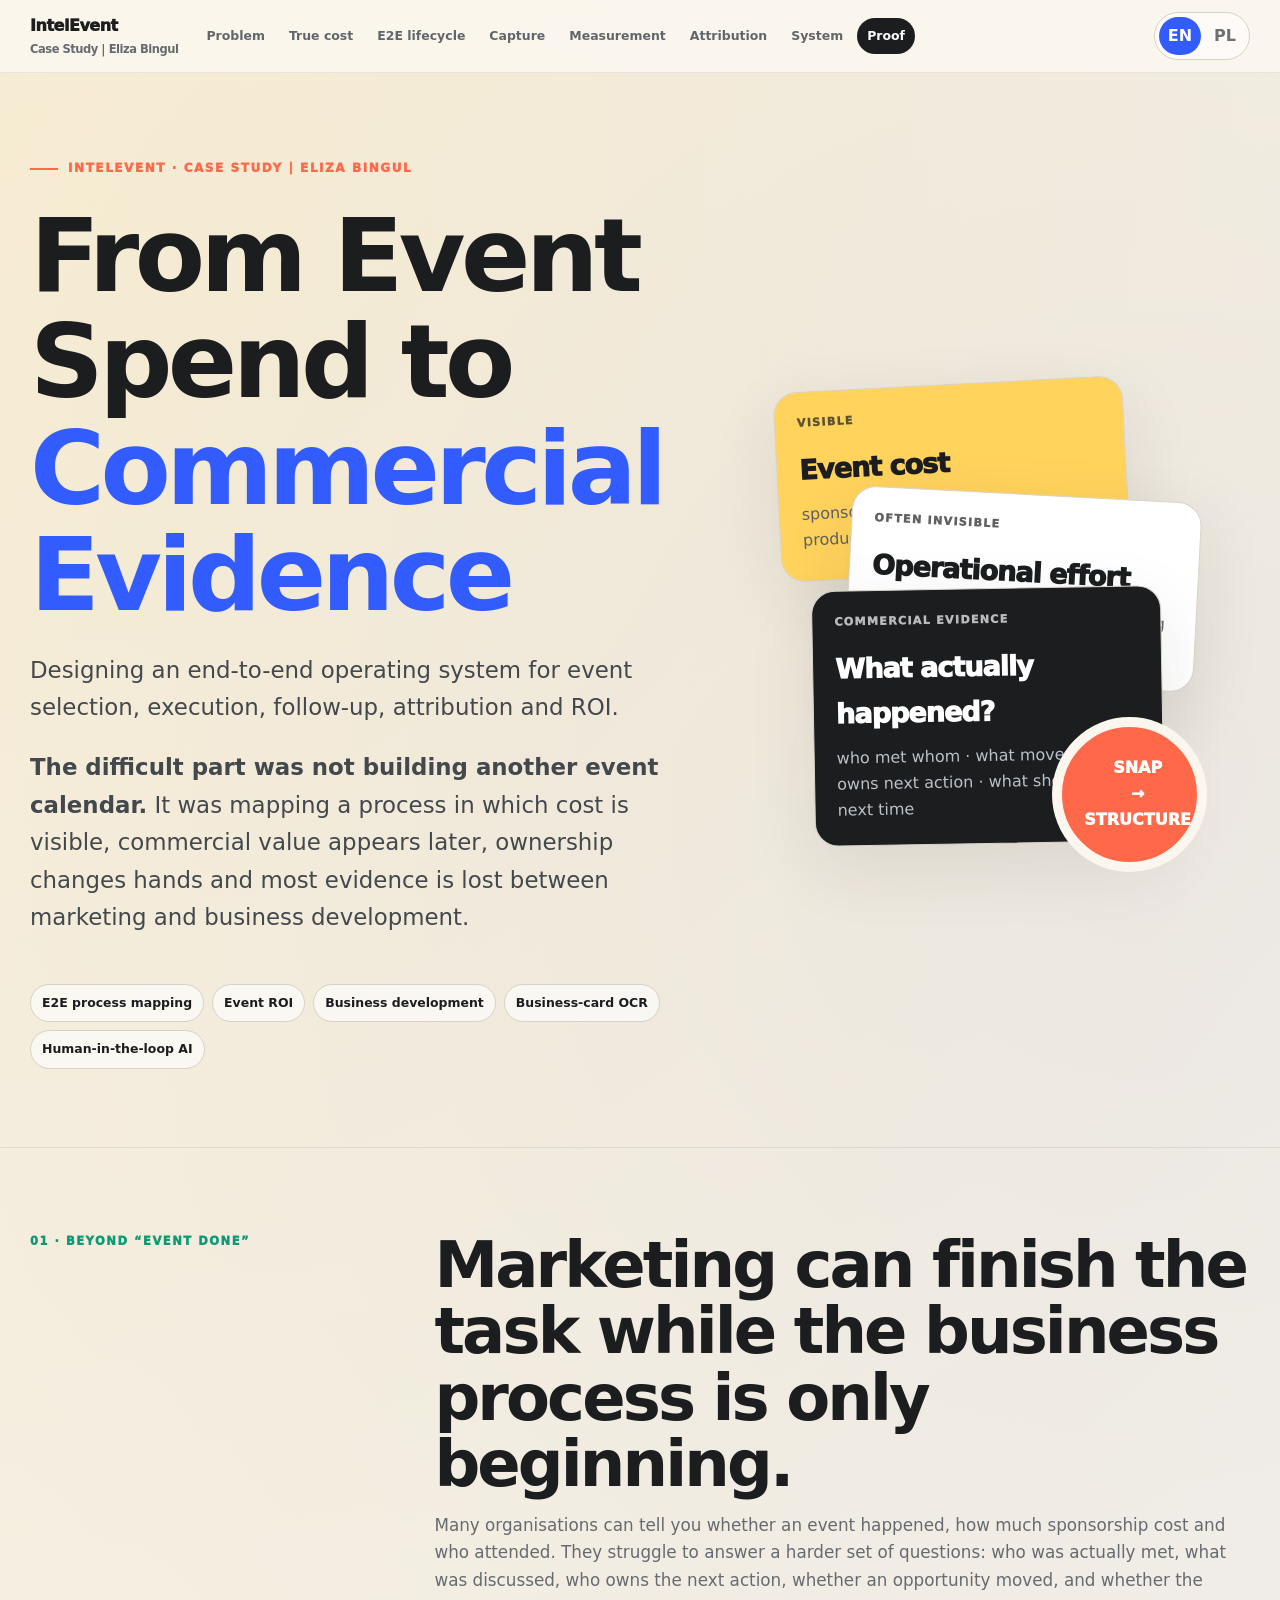
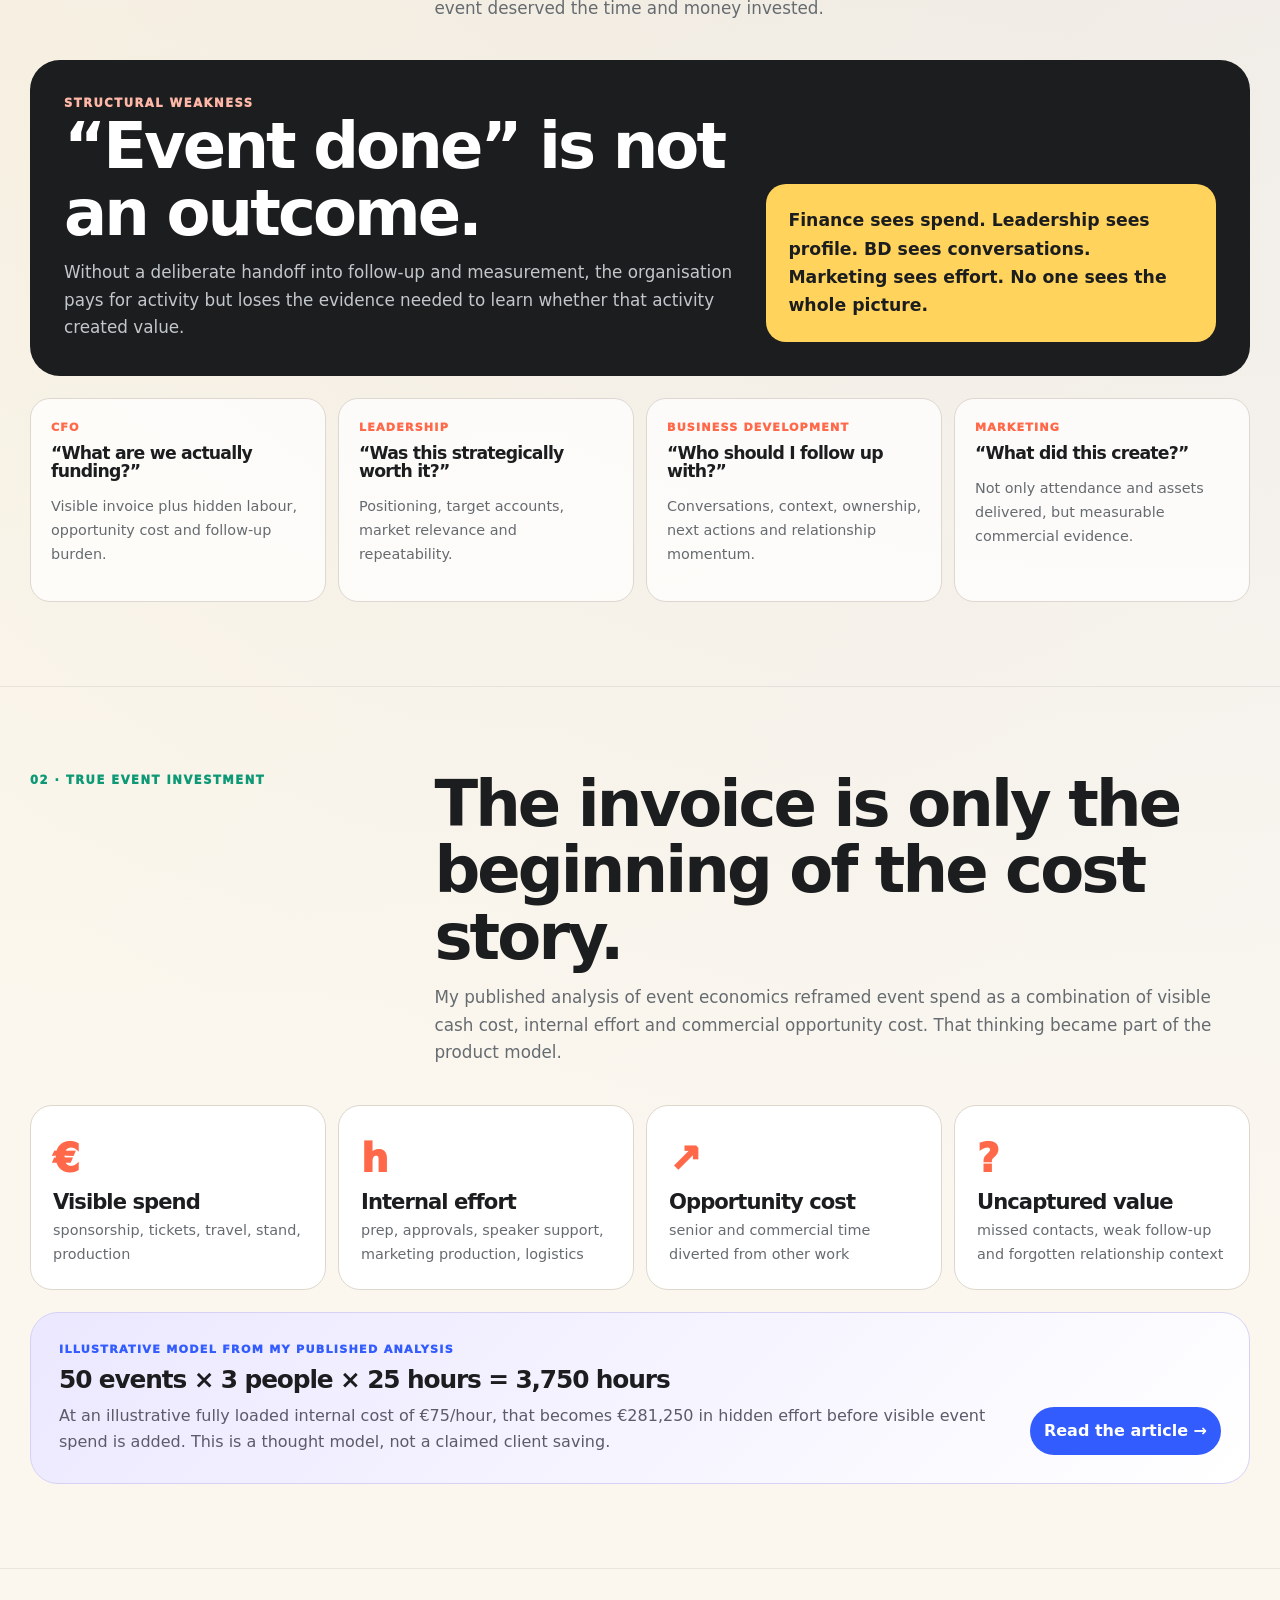
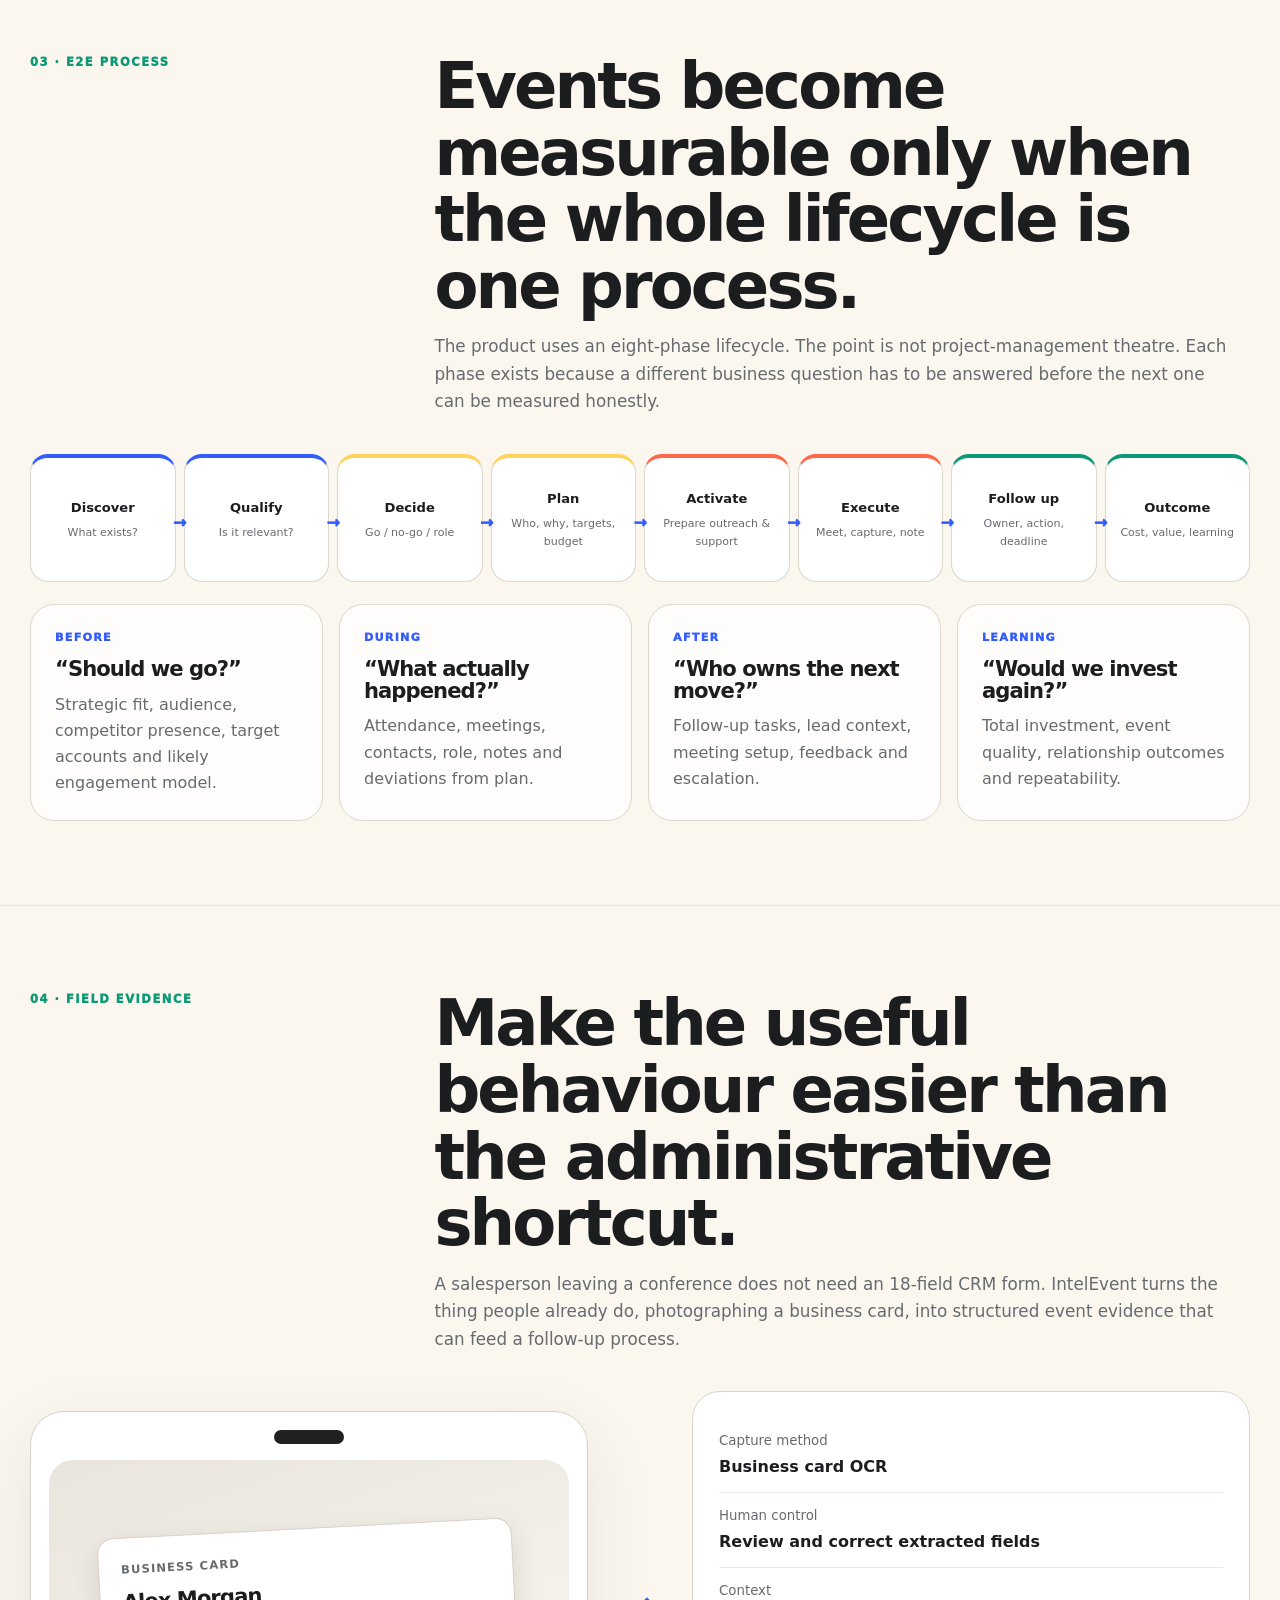
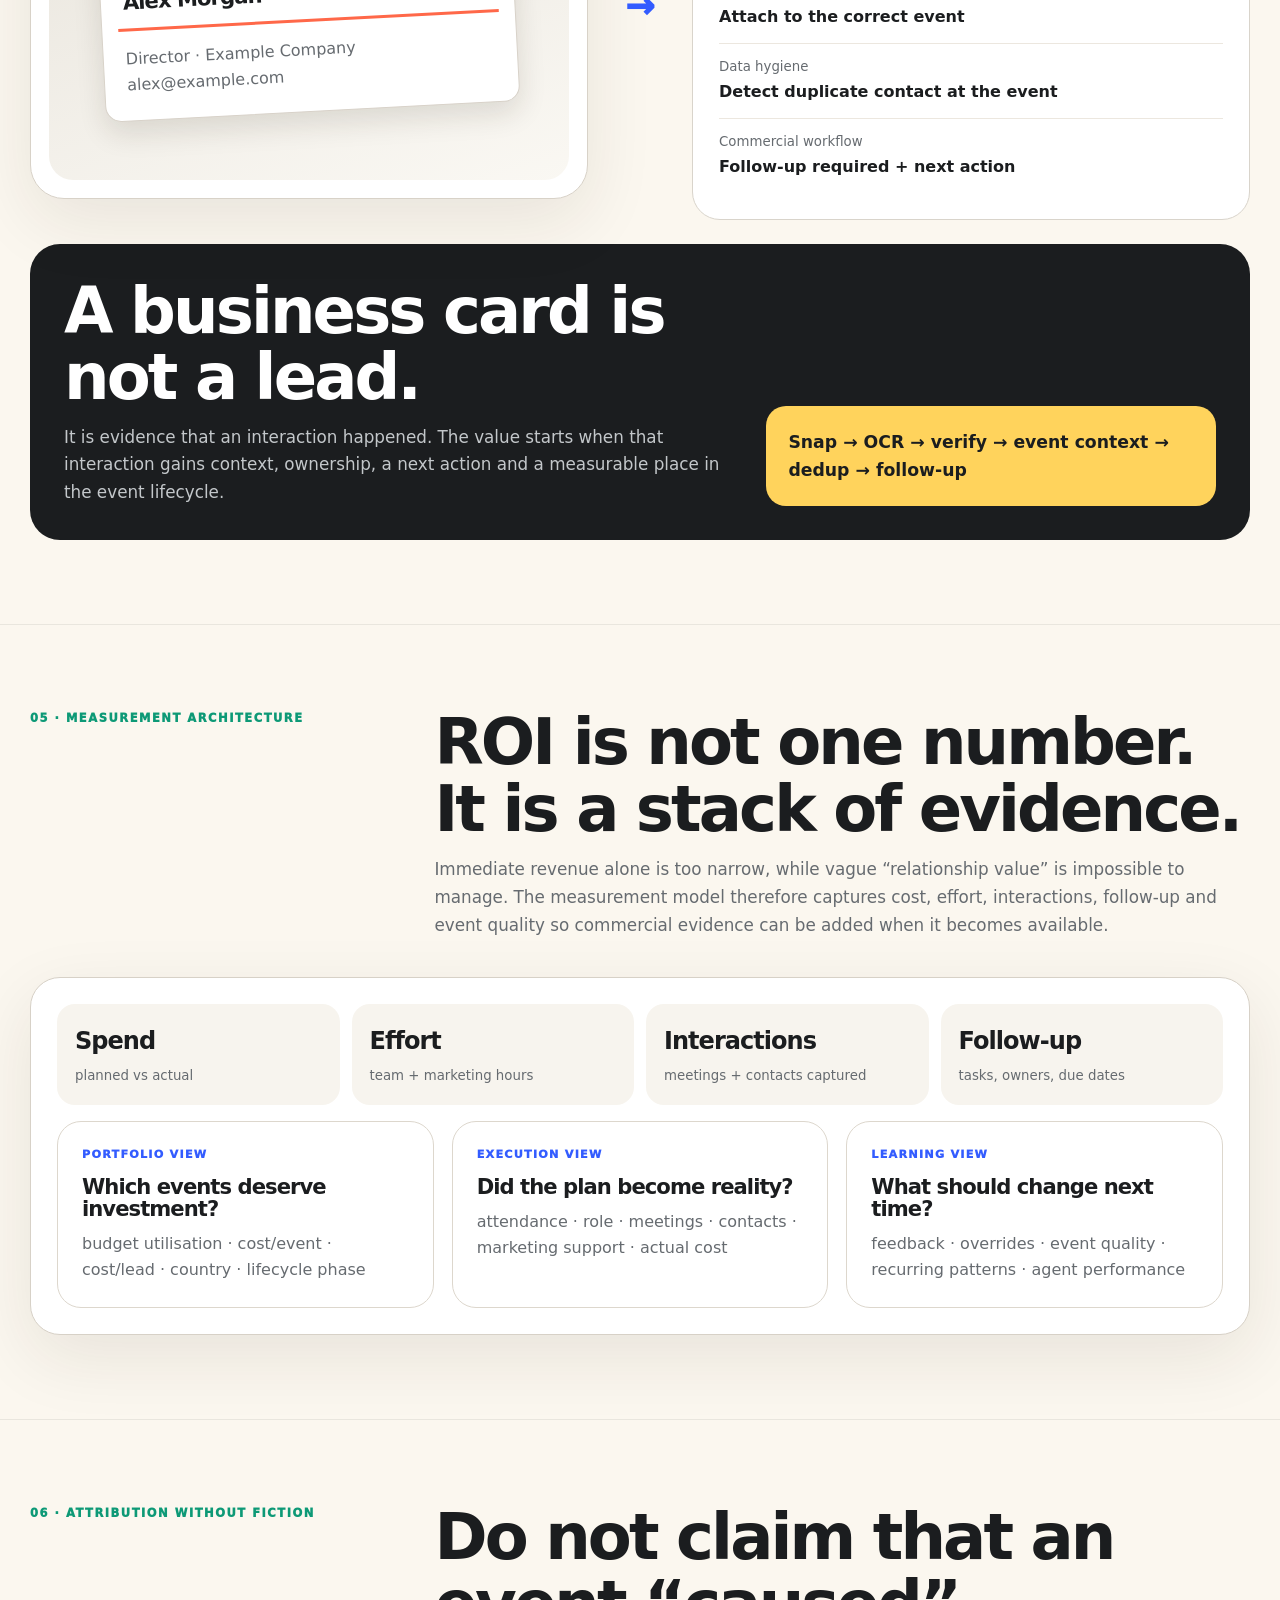
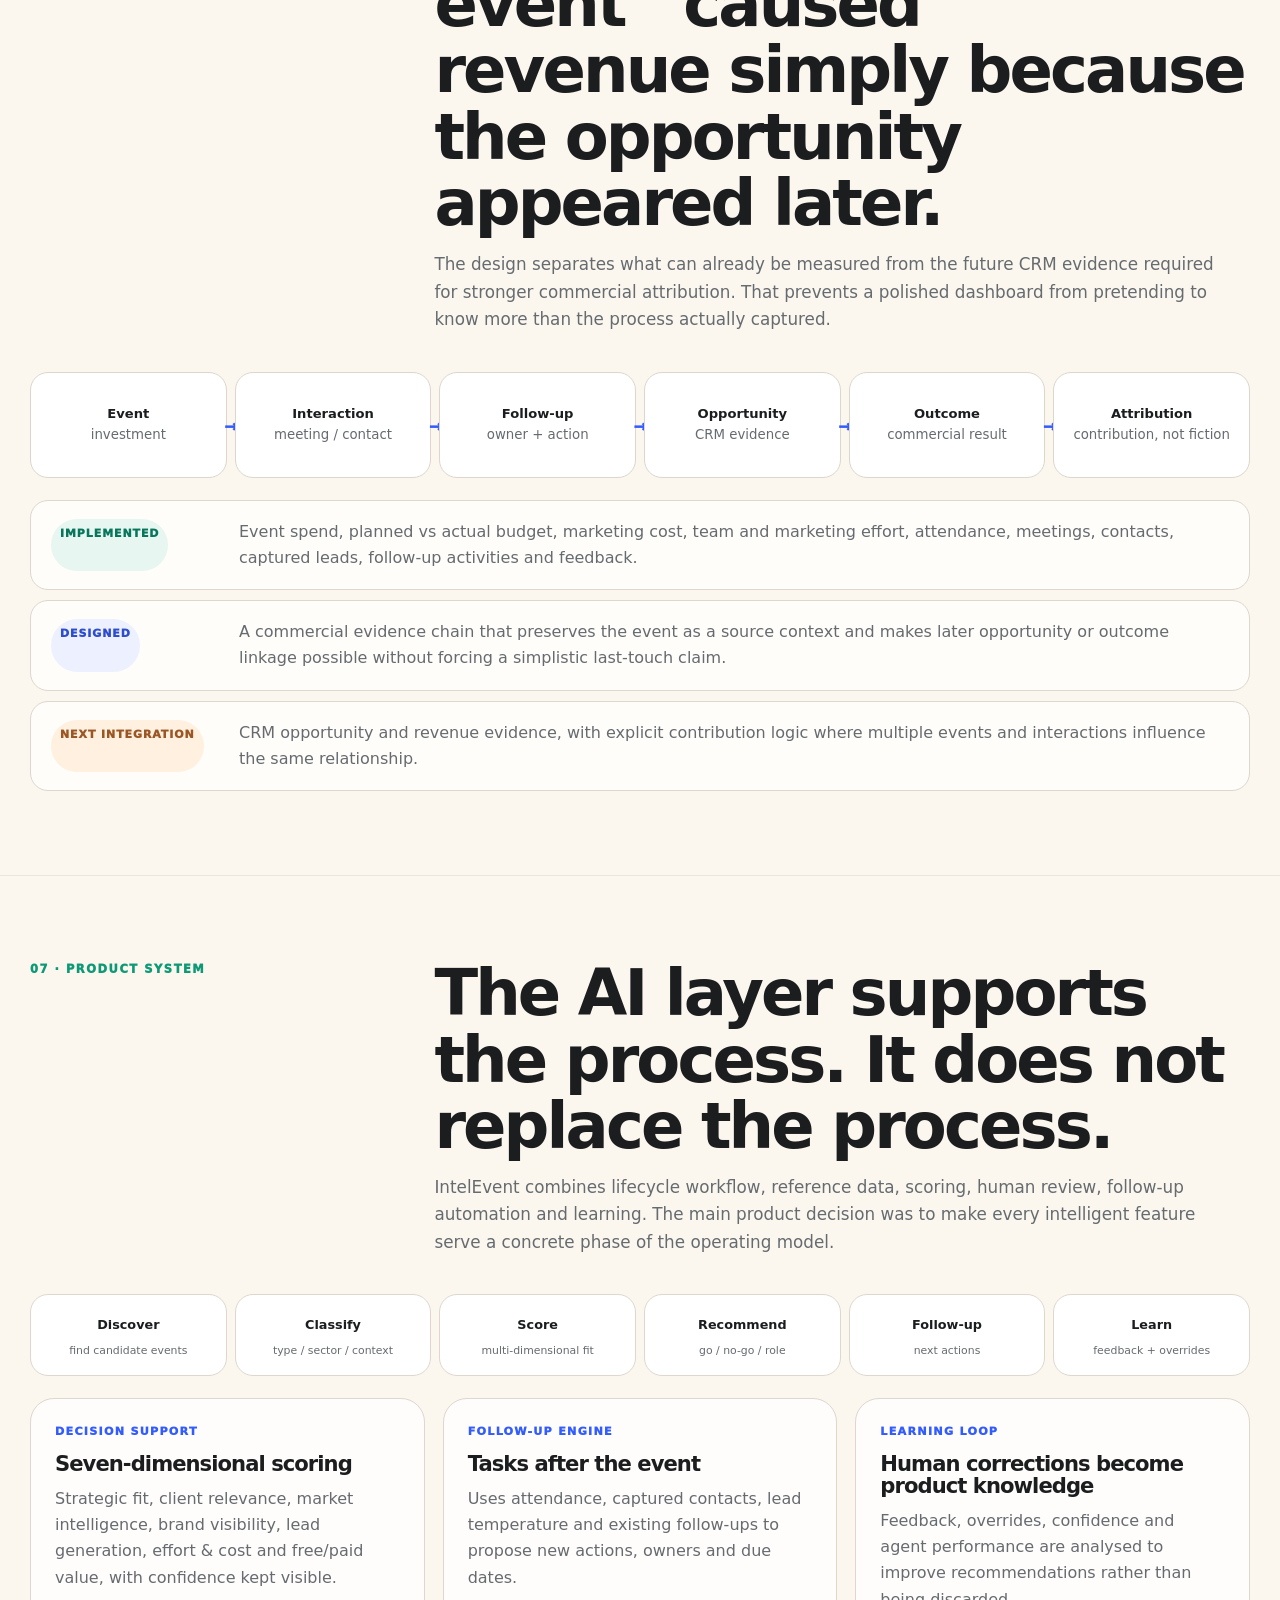
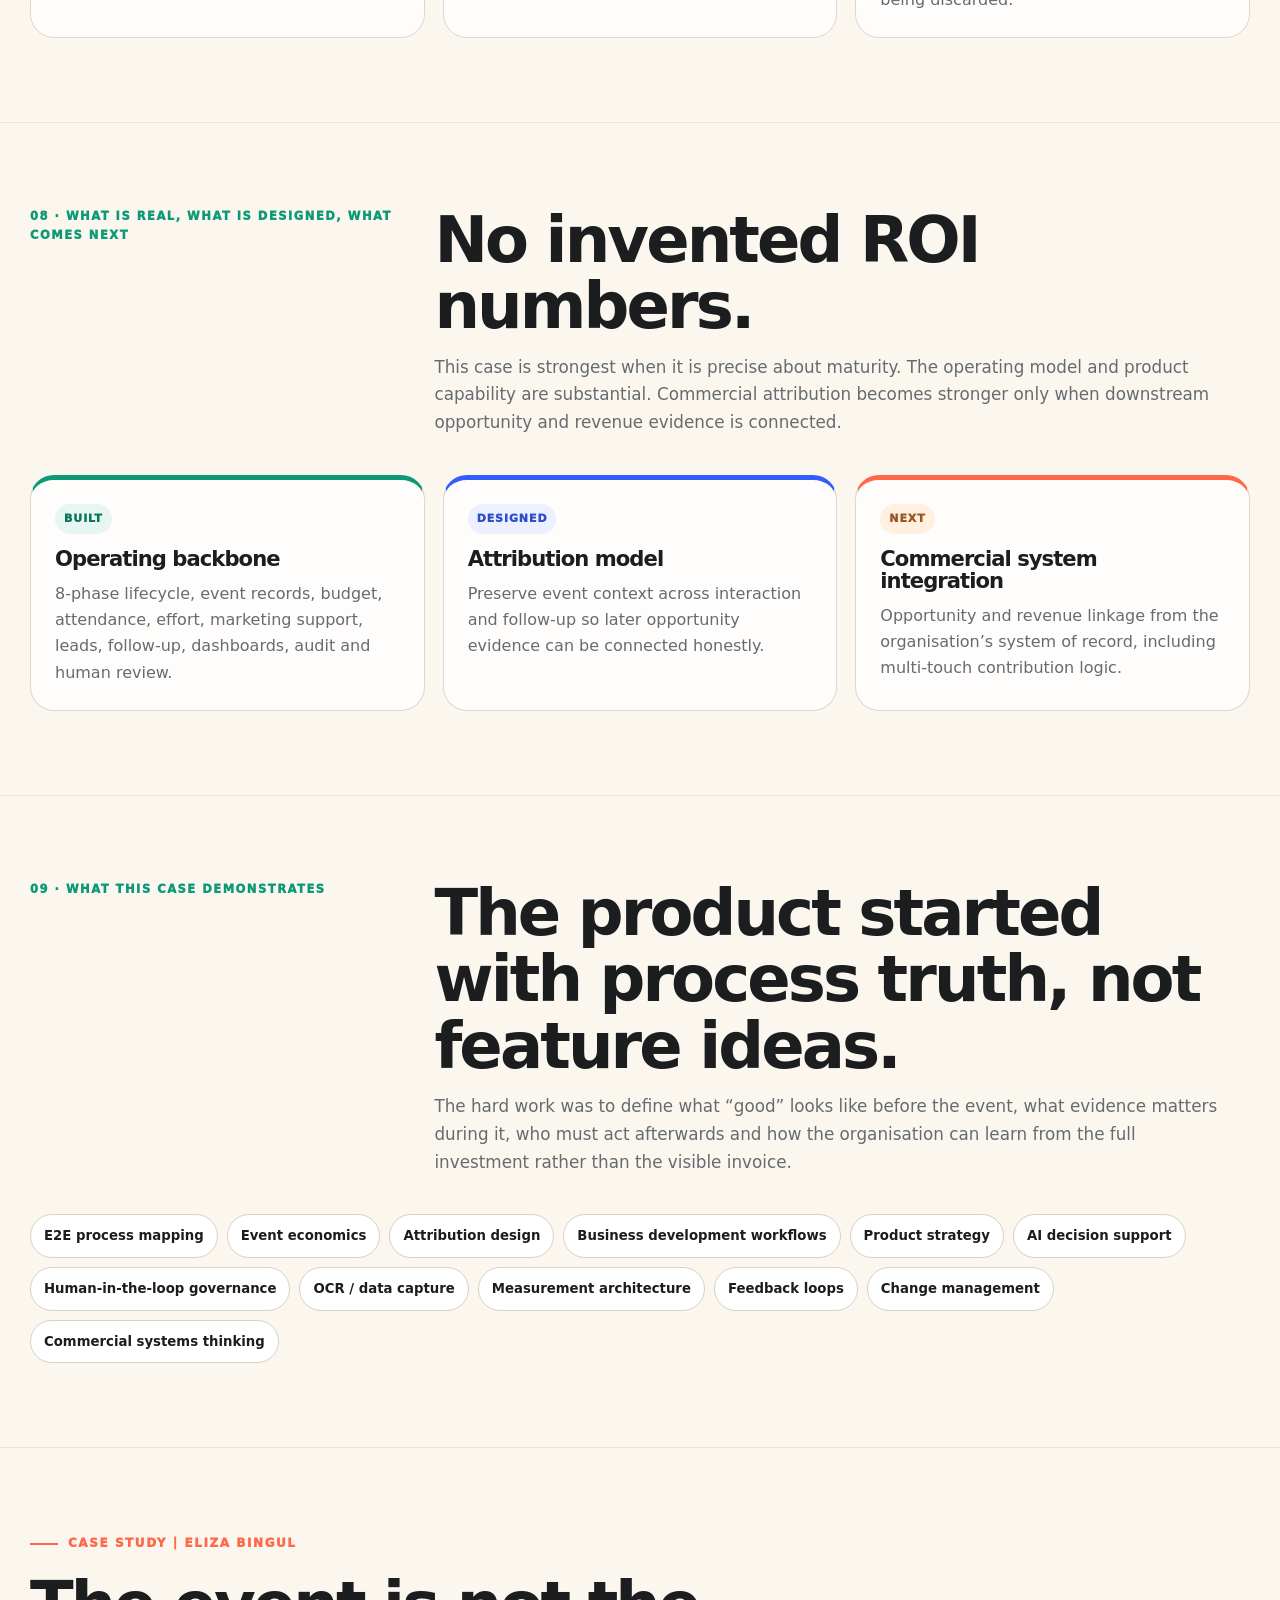
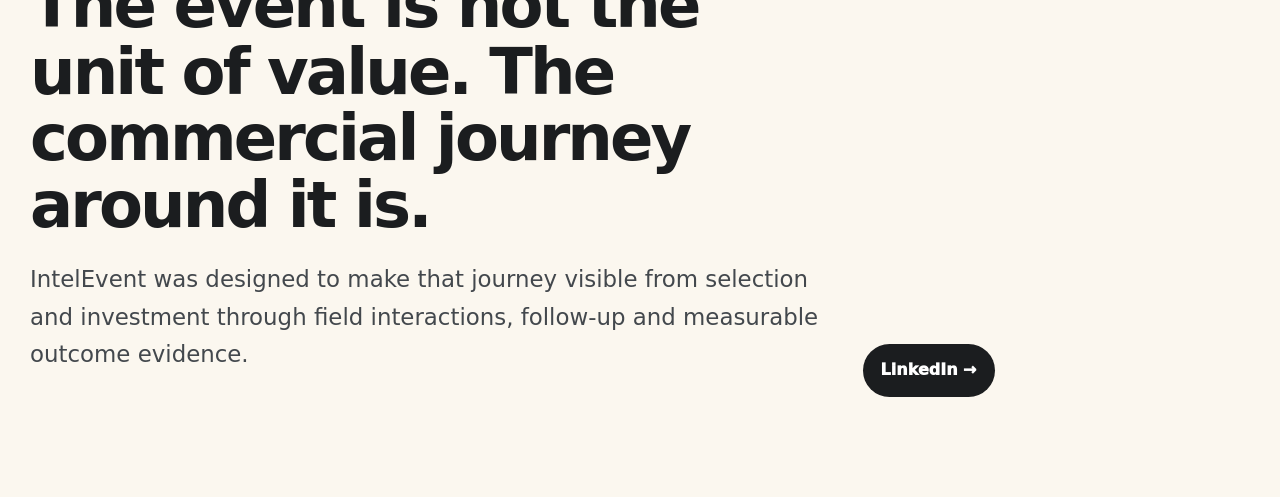
==== intelevent/index.html @ 6e7c94a7 "feat: add IntelEvent attribution case study" ====
<!doctype html><html lang="en"><head><meta charset="utf-8"><meta name="viewport" content="width=device-width,initial-scale=1"><meta name="description" content="From Event Spend to Commercial Evidence — IntelEvent case study by Eliza Bingul."><title>From Event Spend to Commercial Evidence | Eliza Bingul</title><style>:root{--ivory:#fbf7ef;--paper:#fffdf8;--charcoal:#1b1d1f;--muted:#666b70;--line:#ddd8cf;--blue:#335cff;--green:#0d9976;--coral:#ff6849;--sun:#ffd35c;--lilac:#ebe8ff;--shadow:0 22px 70px rgba(45,35,22,.09);--max:1220px}*{box-sizing:border-box}html{scroll-behavior:smooth}body{margin:0;background:radial-gradient(circle at 7% 2%,rgba(255,211,92,.2),transparent 26%),radial-gradient(circle at 89% 8%,rgba(51,92,255,.09),transparent 22%),var(--ivory);color:var(--charcoal);font:16px/1.64 Inter,ui-sans-serif,system-ui,-apple-system,BlinkMacSystemFont,"Segoe UI",sans-serif}a{color:inherit}button{font:inherit}.wrap{width:min(var(--max),calc(100% - 40px));margin:auto}.progress{position:fixed;left:0;top:0;height:3px;width:0;background:linear-gradient(90deg,var(--coral),var(--blue),var(--green));z-index:100}.top{position:sticky;top:0;z-index:40;background:rgba(251,247,239,.88);backdrop-filter:blur(18px);border-bottom:1px solid rgba(27,29,31,.08)}.topbar{min-height:72px;display:flex;align-items:center;gap:18px}.brand{font-weight:950;white-space:nowrap;letter-spacing:-.03em}.brand small{display:block;color:var(--muted);font-size:.72rem;font-weight:650}.nav{display:flex;gap:4px;overflow:auto;scrollbar-width:none;flex:1}.nav a{text-decoration:none;white-space:nowrap;padding:8px 10px;border-radius:999px;color:#62666a;font-size:.78rem;font-weight:850}.nav a.active,.nav a:hover{background:var(--charcoal);color:#fff}.lang{display:flex;gap:4px;border:1px solid #d7d0c5;background:rgba(255,255,255,.55);padding:4px;border-radius:999px}.lang button{border:0;background:transparent;padding:6px 9px;border-radius:999px;color:#6d6f71;font-weight:900;cursor:pointer}.lang button.active{background:var(--blue);color:#fff}.hero,.section{scroll-margin-top:110px}.hero{padding:86px 0 78px}.heroGrid{display:grid;grid-template-columns:1.08fr .92fr;gap:54px;align-items:center}.eyebrow{display:flex;align-items:center;gap:10px;color:var(--coral);font-weight:950;text-transform:uppercase;letter-spacing:.13em;font-size:.75rem}.eyebrow:before{content:"";width:28px;height:2px;background:currentColor}h1,h2,h3{margin:0;line-height:1.04;letter-spacing:-.045em}h1{font-size:clamp(3.7rem,8vw,7.4rem)}h2{font-size:clamp(2.35rem,5vw,4.7rem)}h3{font-size:1.32rem}.lead{font-size:clamp(1.15rem,2vw,1.43rem);color:#43484d;max-width:850px}.heroCopy{display:grid;gap:24px}.meta{display:flex;gap:8px;flex-wrap:wrap}.pill{display:inline-flex;border-radius:999px;padding:8px 11px;border:1px solid #d7d1c7;background:rgba(255,255,255,.65);font-size:.78rem;font-weight:850}.heroVisual{min-height:520px;position:relative}.cardStack{position:absolute;inset:30px 0 30px 42px}.vcard{position:absolute;width:78%;min-height:190px;border:1px solid #d9d3ca;border-radius:24px;padding:22px;background:white;box-shadow:var(--shadow)}.vcard.one{left:4%;top:0;transform:rotate(-3deg);background:var(--sun)}.vcard.two{right:2%;top:110px;transform:rotate(3deg)}.vcard.three{left:12%;bottom:0;transform:rotate(-1deg);background:var(--charcoal);color:#fff}.vcard .cap{font-size:.7rem;text-transform:uppercase;letter-spacing:.11em;font-weight:950;opacity:.7}.vcard .name{font-size:1.7rem;font-weight:950;letter-spacing:-.04em;margin-top:16px}.vcard .line{margin-top:8px;color:#5f6265}.vcard.three .line{color:#bac1c7}.snap{position:absolute;right:0;bottom:2px;width:155px;height:155px;border-radius:50%;background:var(--coral);display:grid;place-items:center;text-align:center;padding:22px;font-weight:950;color:#fff;border:10px solid var(--ivory)}.section{padding:84px 0;border-top:1px solid rgba(27,29,31,.08)}.head{display:grid;grid-template-columns:.62fr 1.38fr;gap:38px;align-items:start;margin-bottom:38px}.kicker{font-size:.72rem;text-transform:uppercase;letter-spacing:.13em;font-weight:950;color:var(--green)}.head p{font-size:1.05rem;color:var(--muted);max-width:800px;margin:14px 0 0}.g2{display:grid;grid-template-columns:repeat(2,minmax(0,1fr));gap:18px}.g3{display:grid;grid-template-columns:repeat(3,minmax(0,1fr));gap:18px}.g4{display:grid;grid-template-columns:repeat(4,minmax(0,1fr));gap:16px}.card{background:rgba(255,255,255,.74);border:1px solid #ddd7cd;border-radius:24px;padding:24px}.card p{color:var(--muted);margin:.7rem 0 0}.card .mini{font-size:.7rem;letter-spacing:.11em;text-transform:uppercase;font-weight:950;color:var(--blue);margin-bottom:11px}.callout{padding:34px;border-radius:30px;background:var(--charcoal);color:#fff;display:grid;grid-template-columns:1.2fr .8fr;gap:28px;align-items:end}.callout p{color:#c3c7ca;margin:13px 0 0;font-size:1.05rem}.callout .quote{background:var(--sun);color:var(--charcoal);border-radius:20px;padding:22px;font-size:1.08rem;font-weight:900}.costGrid{display:grid;grid-template-columns:repeat(4,1fr);gap:12px}.cost{padding:22px;border:1px solid #ddd7ce;border-radius:22px;background:white}.cost .n{font-size:2.4rem;font-weight:950;letter-spacing:-.06em;color:var(--coral)}.cost p{color:var(--muted);font-size:.9rem;margin:.4rem 0 0}.lifecycle{display:grid;grid-template-columns:repeat(8,1fr);gap:8px}.phase{position:relative;padding:18px 10px;border:1px solid #dcd6cc;border-radius:18px;background:#fff;text-align:center;min-height:128px;display:grid;place-content:center}.phase b{font-size:.82rem}.phase small{display:block;color:var(--muted);font-size:.69rem;margin-top:6px}.phase:not(:last-child):after{content:"→";position:absolute;right:-12px;top:42%;font-weight:1000;color:var(--blue);z-index:2}.phase:nth-child(1),.phase:nth-child(2){border-top:4px solid var(--blue)}.phase:nth-child(3),.phase:nth-child(4){border-top:4px solid var(--sun)}.phase:nth-child(5),.phase:nth-child(6){border-top:4px solid var(--coral)}.phase:nth-child(7),.phase:nth-child(8){border-top:4px solid var(--green)}.stakeholders{display:grid;grid-template-columns:repeat(4,1fr);gap:12px}.stake{border-radius:20px;padding:20px;border:1px solid #ddd7cf;background:rgba(255,255,255,.75)}.stake .role{font-size:.7rem;text-transform:uppercase;letter-spacing:.1em;font-weight:950;color:var(--coral)}.stake h3{font-size:1.08rem;margin:8px 0}.stake p{font-size:.9rem;color:var(--muted)}.capture{display:grid;grid-template-columns:1fr 72px 1fr;gap:16px;align-items:center}.phone{border:1px solid #d8d2c8;background:#fff;border-radius:34px;padding:18px;box-shadow:var(--shadow)}.phoneTop{height:14px;width:70px;background:#202020;border-radius:999px;margin:0 auto 16px}.camera{min-height:320px;border-radius:24px;background:linear-gradient(160deg,#e9e5dd,#faf8f3);display:grid;place-items:center;padding:24px}.businesscard{width:88%;background:#fff;border:1px solid #d8d2c9;border-radius:16px;padding:22px;transform:rotate(-3deg);box-shadow:0 12px 28px rgba(38,30,20,.12)}.scanline{height:3px;background:var(--coral);margin:15px -6px}.arrow{display:grid;place-items:center;font-size:2.2rem;font-weight:1000;color:var(--blue)}.result{border:1px solid #d9d4cb;background:#fff;border-radius:28px;padding:26px}.result .row{padding:12px 0;border-top:1px solid #ece7df}.result .row:first-child{border:0}.result small{display:block;color:var(--muted)}.result b{display:block;margin-top:2px}.pipeline{display:grid;grid-template-columns:repeat(6,1fr);gap:8px}.node{position:relative;background:#fff;border:1px solid #dcd6cc;border-radius:18px;padding:18px 10px;text-align:center;min-height:106px;display:grid;place-content:center}.node b{font-size:.82rem}.node small{color:var(--muted)}.node:not(:last-child):after{content:"→";position:absolute;right:-12px;top:40%;color:var(--blue);font-weight:1000}.metricBoard{border:1px solid #d7d1c7;border-radius:30px;background:white;padding:26px;box-shadow:var(--shadow)}.metricTop{display:grid;grid-template-columns:repeat(4,1fr);gap:12px}.metric{padding:18px;border-radius:18px;background:#f7f4ee}.metric b{font-size:1.5rem;letter-spacing:-.04em}.metric small{display:block;color:var(--muted);margin-top:4px}.evidence{display:grid;grid-template-columns:170px 1fr;gap:18px;padding:18px 20px;border-radius:18px;border:1px solid #ddd7cd;background:rgba(255,255,255,.72)}.evidence+.evidence{margin-top:10px}.status{justify-self:start;display:inline-flex;white-space:nowrap;padding:6px 9px;border-radius:999px;font-size:.69rem;letter-spacing:.08em;text-transform:uppercase;font-weight:950}.status.built{background:#e7f6f1;color:#08765c}.status.design{background:#edf0ff;color:#2c4ecc}.status.next{background:#fff0df;color:#9a5725}.evidence p{margin:0;color:var(--muted)}.agentStrip{display:grid;grid-template-columns:repeat(6,1fr);gap:8px}.agent{padding:16px 10px;border:1px solid #ddd7ce;border-radius:18px;background:#fff;text-align:center}.agent b{font-size:.8rem}.agent small{display:block;color:var(--muted);font-size:.68rem;margin-top:4px}.articleBox{border-radius:28px;background:linear-gradient(135deg,var(--lilac),#fff);border:1px solid #d7d2f5;padding:28px;display:grid;grid-template-columns:1fr auto;gap:20px;align-items:end}.articleBox p{color:#5b5b69;margin:10px 0 0}.articleBox a{text-decoration:none;background:var(--blue);color:#fff;padding:11px 14px;border-radius:999px;font-weight:900;white-space:nowrap}.skills{display:flex;gap:9px;flex-wrap:wrap}.skill{padding:10px 13px;border:1px solid #d7d1c8;border-radius:999px;background:#fff;font-size:.83rem;font-weight:850}.footer{padding:86px 0 100px;border-top:1px solid rgba(27,29,31,.1)}.foot{display:grid;grid-template-columns:1.35fr .65fr;gap:28px;align-items:end}.cta{display:inline-flex;justify-content:center;text-decoration:none;padding:13px 18px;background:var(--charcoal);color:#fff;border-radius:999px;font-weight:950}.pl{display:none}body[data-lang=pl] .en{display:none!important}body[data-lang=pl] .pl{display:block}body[data-lang=pl] .pl.inline{display:inline}body[data-lang=en] .en.inline{display:inline}.pl.inline{display:none}@media(max-width:1060px){.heroGrid,.head,.callout,.foot{grid-template-columns:1fr}.heroVisual{min-height:470px}.costGrid,.stakeholders,.g4,.metricTop{grid-template-columns:repeat(2,1fr)}.lifecycle{grid-template-columns:repeat(4,1fr)}.lifecycle .phase:after{display:none}.pipeline,.agentStrip{grid-template-columns:repeat(3,1fr)}.topbar{flex-wrap:wrap;padding:9px 0}.nav{order:3;flex-basis:100%}.lang{margin-left:auto}}@media(max-width:720px){.wrap{width:min(var(--max),calc(100% - 26px))}.hero{padding:56px 0 65px}.section{padding:62px 0}h1{font-size:clamp(3rem,18vw,5rem)}h2{font-size:clamp(2.1rem,11vw,3.4rem)}.heroVisual{min-height:430px}.cardStack{left:8px;right:0}.vcard{width:85%}.snap{width:126px;height:126px}.g2,.g3,.g4,.costGrid,.stakeholders,.lifecycle,.pipeline,.agentStrip,.metricTop{grid-template-columns:1fr}.phase:not(:last-child):after,.node:not(:last-child):after{content:"↓";display:block;right:auto;left:49%;top:auto;bottom:-16px}.capture{grid-template-columns:1fr}.arrow{transform:rotate(90deg)}.evidence,.articleBox{grid-template-columns:1fr}.articleBox a{justify-self:start}.brand small{display:none}}@media(prefers-reduced-motion:reduce){html{scroll-behavior:auto}*{transition:none!important;animation:none!important}}</style></head><body data-lang="en"><div class="progress" id="progress"></div><header class="top"><div class="wrap topbar"><div class="brand">IntelEvent<small>Case Study | Eliza Bingul</small></div><nav class="nav"><a href="#problem" data-section="problem"><span class="en inline">Problem</span><span class="pl inline">Problem</span></a><a href="#cost" data-section="cost"><span class="en inline">True cost</span><span class="pl inline">Pełny koszt</span></a><a href="#lifecycle" data-section="lifecycle"><span class="en inline">E2E lifecycle</span><span class="pl inline">E2E lifecycle</span></a><a href="#capture" data-section="capture"><span class="en inline">Capture</span><span class="pl inline">Capture</span></a><a href="#measurement" data-section="measurement"><span class="en inline">Measurement</span><span class="pl inline">Pomiar</span></a><a href="#attribution" data-section="attribution"><span class="en inline">Attribution</span><span class="pl inline">Atrybucja</span></a><a href="#system" data-section="system"><span class="en inline">System</span><span class="pl inline">System</span></a><a href="#proof" data-section="proof"><span class="en inline">Proof</span><span class="pl inline">Dowód</span></a></nav><div class="lang"><button id="enBtn" class="active" aria-pressed="true">EN</button><button id="plBtn" aria-pressed="false">PL</button></div></div></header><main><section class="hero"><div class="wrap heroGrid"><div class="heroCopy"><div class="eyebrow">IntelEvent · Case Study | Eliza Bingul</div><div class="en"><h1>From Event Spend to <span style="color:var(--blue)">Commercial Evidence</span></h1><p class="lead">Designing an end-to-end operating system for event selection, execution, follow-up, attribution and ROI.</p><p class="lead"><strong>The difficult part was not building another event calendar.</strong> It was mapping a process in which cost is visible, commercial value appears later, ownership changes hands and most evidence is lost between marketing and business development.</p></div><div class="pl"><h1>Od kosztu eventu do <span style="color:var(--blue)">dowodu biznesowego</span></h1><p class="lead">Projekt end-to-end operating system dla wyboru eventów, realizacji, follow-upu, atrybucji i ROI.</p><p class="lead"><strong>Najtrudniejsze nie było zbudowanie kolejnego kalendarza eventowego.</strong> Trudne było zmapowanie procesu, w którym koszt jest widoczny, wartość biznesowa pojawia się później, odpowiedzialność przechodzi między zespołami, a większość dowodów ginie między marketingiem i business developmentem.</p></div><div class="meta"><span class="pill">E2E process mapping</span><span class="pill">Event ROI</span><span class="pill">Business development</span><span class="pill">Business-card OCR</span><span class="pill">Human-in-the-loop AI</span></div></div><div class="heroVisual" aria-hidden="true"><div class="cardStack"><div class="vcard one"><div class="cap">Visible</div><div class="name">Event cost</div><div class="line">sponsorship · tickets · travel · production</div></div><div class="vcard two"><div class="cap">Often invisible</div><div class="name">Operational effort</div><div class="line">preparation · senior time · marketing support · follow-up</div></div><div class="vcard three"><div class="cap">Commercial evidence</div><div class="name">What actually happened?</div><div class="line">who met whom · what moved · who owns next action · what should we do next time</div></div></div><div class="snap">SNAP<br>→<br>STRUCTURE</div></div></div></section><section class="section" id="problem"><div class="wrap"><div class="head"><div><div class="kicker">01 · Beyond “event done”</div></div><div class="en"><h2>Marketing can finish the task while the business process is only beginning.</h2><p>Many organisations can tell you whether an event happened, how much sponsorship cost and who attended. They struggle to answer a harder set of questions: who was actually met, what was discussed, who owns the next action, whether an opportunity moved, and whether the event deserved the time and money invested.</p></div><div class="pl"><h2>Marketing może zakończyć task, podczas gdy proces biznesowy dopiero się zaczyna.</h2><p>Wiele organizacji potrafi powiedzieć, czy event się odbył, ile kosztował sponsorship i kto uczestniczył. Trudniej odpowiedzieć: z kim faktycznie rozmawiano, o czym, kto ma wykonać kolejny krok, czy przesunęła się szansa sprzedażowa i czy event był wart zainwestowanego czasu i pieniędzy.</p></div></div><div class="callout"><div><div class="kicker" style="color:#ffb7a8">Structural weakness</div><div class="en"><h2>“Event done” is not an outcome.</h2><p>Without a deliberate handoff into follow-up and measurement, the organisation pays for activity but loses the evidence needed to learn whether that activity created value.</p></div><div class="pl"><h2>„Event done” nie jest rezultatem.</h2><p>Bez zaprojektowanego handoffu do follow-upu i pomiaru organizacja płaci za aktywność, ale traci dowody potrzebne do oceny, czy ta aktywność rzeczywiście stworzyła wartość.</p></div></div><div class="quote en">Finance sees spend. Leadership sees profile. BD sees conversations. Marketing sees effort. No one sees the whole picture.</div><div class="quote pl">Finanse widzą koszt. Leadership widzi widoczność. BD widzi rozmowy. Marketing widzi wysiłek. Nikt nie widzi całości.</div></div><div class="stakeholders" style="margin-top:22px"><article class="stake"><div class="role">CFO</div><h3>“What are we actually funding?”</h3><p>Visible invoice plus hidden labour, opportunity cost and follow-up burden.</p></article><article class="stake"><div class="role">Leadership</div><h3>“Was this strategically worth it?”</h3><p>Positioning, target accounts, market relevance and repeatability.</p></article><article class="stake"><div class="role">Business development</div><h3>“Who should I follow up with?”</h3><p>Conversations, context, ownership, next actions and relationship momentum.</p></article><article class="stake"><div class="role">Marketing</div><h3>“What did this create?”</h3><p>Not only attendance and assets delivered, but measurable commercial evidence.</p></article></div></div></section><section class="section" id="cost"><div class="wrap"><div class="head"><div><div class="kicker">02 · True event investment</div></div><div class="en"><h2>The invoice is only the beginning of the cost story.</h2><p>My published analysis of event economics reframed event spend as a combination of visible cash cost, internal effort and commercial opportunity cost. That thinking became part of the product model.</p></div><div class="pl"><h2>Faktura jest dopiero początkiem historii kosztu.</h2><p>W opublikowanej analizie ekonomiki eventów ujęłam koszt jako połączenie widocznego wydatku, wewnętrznego nakładu pracy i kosztu alternatywnego. Ten sposób myślenia stał się częścią modelu produktu.</p></div></div><div class="costGrid"><div class="cost"><div class="n">€</div><h3 class="en">Visible spend</h3><h3 class="pl">Widoczny koszt</h3><p>sponsorship, tickets, travel, stand, production</p></div><div class="cost"><div class="n">h</div><h3 class="en">Internal effort</h3><h3 class="pl">Nakład pracy</h3><p>prep, approvals, speaker support, marketing production, logistics</p></div><div class="cost"><div class="n">↗</div><h3 class="en">Opportunity cost</h3><h3 class="pl">Koszt alternatywny</h3><p>senior and commercial time diverted from other work</p></div><div class="cost"><div class="n">?</div><h3 class="en">Uncaptured value</h3><h3 class="pl">Utracona wartość</h3><p>missed contacts, weak follow-up and forgotten relationship context</p></div></div><div class="articleBox" style="margin-top:22px"><div><div class="mini" style="font-size:.7rem;font-weight:950;letter-spacing:.11em;text-transform:uppercase;color:var(--blue)">Illustrative model from my published analysis</div><h3 style="font-size:1.55rem;margin-top:8px">50 events × 3 people × 25 hours = 3,750 hours</h3><p class="en">At an illustrative fully loaded internal cost of €75/hour, that becomes €281,250 in hidden effort before visible event spend is added. This is a thought model, not a claimed client saving.</p><p class="pl">Przy ilustracyjnym pełnym koszcie €75/godz. daje to €281 250 ukrytego nakładu, zanim dodamy widoczne wydatki eventowe. To model myślowy, nie deklarowany wynik klienta.</p></div><a href="https://www.linkedin.com/pulse/hidden-cost-events-eliza-bingul-g6vuf" target="_blank" rel="noopener noreferrer">Read the article →</a></div></div></section><section class="section" id="lifecycle"><div class="wrap"><div class="head"><div><div class="kicker">03 · E2E process</div></div><div class="en"><h2>Events become measurable only when the whole lifecycle is one process.</h2><p>The product uses an eight-phase lifecycle. The point is not project-management theatre. Each phase exists because a different business question has to be answered before the next one can be measured honestly.</p></div><div class="pl"><h2>Event staje się mierzalny dopiero wtedy, gdy cały lifecycle jest jednym procesem.</h2><p>Produkt wykorzystuje ośmiofazowy lifecycle. Nie chodzi o dodatkową warstwę project managementu. Każda faza istnieje dlatego, że przed przejściem dalej trzeba odpowiedzieć na inne pytanie biznesowe.</p></div></div><div class="lifecycle"><div class="phase"><b>Discover</b><small>What exists?</small></div><div class="phase"><b>Qualify</b><small>Is it relevant?</small></div><div class="phase"><b>Decide</b><small>Go / no-go / role</small></div><div class="phase"><b>Plan</b><small>Who, why, targets, budget</small></div><div class="phase"><b>Activate</b><small>Prepare outreach & support</small></div><div class="phase"><b>Execute</b><small>Meet, capture, note</small></div><div class="phase"><b>Follow up</b><small>Owner, action, deadline</small></div><div class="phase"><b>Outcome</b><small>Cost, value, learning</small></div></div><div class="g4" style="margin-top:22px"><article class="card"><div class="mini">Before</div><h3 class="en">“Should we go?”</h3><h3 class="pl">„Czy jedziemy?”</h3><p class="en">Strategic fit, audience, competitor presence, target accounts and likely engagement model.</p><p class="pl">Strategic fit, audience, obecność konkurencji, target accounts i możliwy model uczestnictwa.</p></article><article class="card"><div class="mini">During</div><h3 class="en">“What actually happened?”</h3><h3 class="pl">„Co się faktycznie wydarzyło?”</h3><p class="en">Attendance, meetings, contacts, role, notes and deviations from plan.</p><p class="pl">Uczestnictwo, spotkania, kontakty, rola, notatki i odchylenia od planu.</p></article><article class="card"><div class="mini">After</div><h3 class="en">“Who owns the next move?”</h3><h3 class="pl">„Kto robi kolejny krok?”</h3><p class="en">Follow-up tasks, lead context, meeting setup, feedback and escalation.</p><p class="pl">Follow-up tasks, kontekst kontaktu, kolejne spotkania, feedback i eskalacja.</p></article><article class="card"><div class="mini">Learning</div><h3 class="en">“Would we invest again?”</h3><h3 class="pl">„Czy zainwestujemy ponownie?”</h3><p class="en">Total investment, event quality, relationship outcomes and repeatability.</p><p class="pl">Całkowita inwestycja, jakość eventu, rezultaty relacyjne i powtarzalność.</p></article></div></div></section><section class="section" id="capture"><div class="wrap"><div class="head"><div><div class="kicker">04 · Field evidence</div></div><div class="en"><h2>Make the useful behaviour easier than the administrative shortcut.</h2><p>A salesperson leaving a conference does not need an 18-field CRM form. IntelEvent turns the thing people already do, photographing a business card, into structured event evidence that can feed a follow-up process.</p></div><div class="pl"><h2>Użyteczne zachowanie musi być łatwiejsze niż administracyjny skrót.</h2><p>Sprzedawca wychodzący z konferencji nie potrzebuje formularza CRM z 18 polami. IntelEvent zamienia coś, co ludzie i tak robią, zdjęcie wizytówki, w ustrukturyzowany dowód interakcji, który może zasilić follow-up.</p></div></div><div class="capture"><div class="phone"><div class="phoneTop"></div><div class="camera"><div class="businesscard"><div style="font-size:.72rem;text-transform:uppercase;letter-spacing:.1em;color:var(--muted);font-weight:900">Business card</div><h3 style="margin-top:12px">Alex Morgan</h3><div class="scanline"></div><div style="color:var(--muted)">Director · Example Company<br>alex@example.com</div></div></div></div><div class="arrow">→</div><div class="result"><div class="row"><small>Capture method</small><b>Business card OCR</b></div><div class="row"><small>Human control</small><b>Review and correct extracted fields</b></div><div class="row"><small>Context</small><b>Attach to the correct event</b></div><div class="row"><small>Data hygiene</small><b>Detect duplicate contact at the event</b></div><div class="row"><small>Commercial workflow</small><b>Follow-up required + next action</b></div></div></div><div class="callout" style="margin-top:24px"><div><div class="en"><h2>A business card is not a lead.</h2><p>It is evidence that an interaction happened. The value starts when that interaction gains context, ownership, a next action and a measurable place in the event lifecycle.</p></div><div class="pl"><h2>Wizytówka nie jest leadem.</h2><p>Jest dowodem, że interakcja się wydarzyła. Wartość zaczyna się wtedy, gdy interakcja otrzymuje kontekst, właściciela, kolejny krok i mierzalne miejsce w lifecycle eventu.</p></div></div><div class="quote">Snap → OCR → verify → event context → dedup → follow-up</div></div></div></section><section class="section" id="measurement"><div class="wrap"><div class="head"><div><div class="kicker">05 · Measurement architecture</div></div><div class="en"><h2>ROI is not one number. It is a stack of evidence.</h2><p>Immediate revenue alone is too narrow, while vague “relationship value” is impossible to manage. The measurement model therefore captures cost, effort, interactions, follow-up and event quality so commercial evidence can be added when it becomes available.</p></div><div class="pl"><h2>ROI nie jest jedną liczbą. To stos dowodów.</h2><p>Natychmiastowy przychód jest zbyt wąską miarą, ale ogólna „wartość relacji” jest niemożliwa do zarządzania. Model pomiarowy łączy więc koszt, nakład pracy, interakcje, follow-up i jakość eventu, a dowód biznesowy może zostać dołączony później.</p></div></div><div class="metricBoard"><div class="metricTop"><div class="metric"><b>Spend</b><small>planned vs actual</small></div><div class="metric"><b>Effort</b><small>team + marketing hours</small></div><div class="metric"><b>Interactions</b><small>meetings + contacts captured</small></div><div class="metric"><b>Follow-up</b><small>tasks, owners, due dates</small></div></div><div class="g3" style="margin-top:16px"><article class="card"><div class="mini">Portfolio view</div><h3 class="en">Which events deserve investment?</h3><h3 class="pl">Które eventy zasługują na inwestycję?</h3><p>budget utilisation · cost/event · cost/lead · country · lifecycle phase</p></article><article class="card"><div class="mini">Execution view</div><h3 class="en">Did the plan become reality?</h3><h3 class="pl">Czy plan stał się rzeczywistością?</h3><p>attendance · role · meetings · contacts · marketing support · actual cost</p></article><article class="card"><div class="mini">Learning view</div><h3 class="en">What should change next time?</h3><h3 class="pl">Co zmienić następnym razem?</h3><p>feedback · overrides · event quality · recurring patterns · agent performance</p></article></div></div></div></section><section class="section" id="attribution"><div class="wrap"><div class="head"><div><div class="kicker">06 · Attribution without fiction</div></div><div class="en"><h2>Do not claim that an event “caused” revenue simply because the opportunity appeared later.</h2><p>The design separates what can already be measured from the future CRM evidence required for stronger commercial attribution. That prevents a polished dashboard from pretending to know more than the process actually captured.</p></div><div class="pl"><h2>Nie można uznać, że event „spowodował” przychód tylko dlatego, że opportunity pojawiło się później.</h2><p>Projekt oddziela to, co można już zmierzyć, od dowodów CRM potrzebnych do silniejszej atrybucji biznesowej. Dzięki temu dashboard nie udaje, że wie więcej niż faktycznie zarejestrował proces.</p></div></div><div class="pipeline"><div class="node"><b>Event</b><small>investment</small></div><div class="node"><b>Interaction</b><small>meeting / contact</small></div><div class="node"><b>Follow-up</b><small>owner + action</small></div><div class="node"><b>Opportunity</b><small>CRM evidence</small></div><div class="node"><b>Outcome</b><small>commercial result</small></div><div class="node"><b>Attribution</b><small>contribution, not fiction</small></div></div><div style="margin-top:22px"><div class="evidence"><span class="status built">Implemented</span><p class="en">Event spend, planned vs actual budget, marketing cost, team and marketing effort, attendance, meetings, contacts, captured leads, follow-up activities and feedback.</p><p class="pl">Koszt eventu, budżet planowany vs actual, koszt marketingu, czas zespołu i marketingu, uczestnictwo, spotkania, kontakty, captured leads, follow-up activities i feedback.</p></div><div class="evidence"><span class="status design">Designed</span><p class="en">A commercial evidence chain that preserves the event as a source context and makes later opportunity or outcome linkage possible without forcing a simplistic last-touch claim.</p><p class="pl">Łańcuch dowodowy, który zachowuje event jako kontekst źródłowy i pozwala później połączyć opportunity lub outcome bez upraszczającej last-touch attribution.</p></div><div class="evidence"><span class="status next">Next integration</span><p class="en">CRM opportunity and revenue evidence, with explicit contribution logic where multiple events and interactions influence the same relationship.</p><p class="pl">Dowody opportunity i revenue z CRM, z jawną logiką contribution tam, gdzie na tę samą relację wpływa wiele eventów i interakcji.</p></div></div></div></section><section class="section" id="system"><div class="wrap"><div class="head"><div><div class="kicker">07 · Product system</div></div><div class="en"><h2>The AI layer supports the process. It does not replace the process.</h2><p>IntelEvent combines lifecycle workflow, reference data, scoring, human review, follow-up automation and learning. The main product decision was to make every intelligent feature serve a concrete phase of the operating model.</p></div><div class="pl"><h2>Warstwa AI wspiera proces. Nie zastępuje procesu.</h2><p>IntelEvent łączy lifecycle workflow, reference data, scoring, human review, follow-up automation i learning. Kluczową decyzją produktową było przypisanie każdej inteligentnej funkcji do konkretnej fazy modelu działania.</p></div></div><div class="agentStrip"><div class="agent"><b>Discover</b><small>find candidate events</small></div><div class="agent"><b>Classify</b><small>type / sector / context</small></div><div class="agent"><b>Score</b><small>multi-dimensional fit</small></div><div class="agent"><b>Recommend</b><small>go / no-go / role</small></div><div class="agent"><b>Follow-up</b><small>next actions</small></div><div class="agent"><b>Learn</b><small>feedback + overrides</small></div></div><div class="g3" style="margin-top:22px"><article class="card"><div class="mini">Decision support</div><h3 class="en">Seven-dimensional scoring</h3><h3 class="pl">Wielowymiarowy scoring</h3><p class="en">Strategic fit, client relevance, market intelligence, brand visibility, lead generation, effort & cost and free/paid value, with confidence kept visible.</p><p class="pl">Strategic fit, client relevance, market intelligence, brand visibility, lead generation, effort & cost i free/paid value, z widocznym confidence.</p></article><article class="card"><div class="mini">Follow-up engine</div><h3 class="en">Tasks after the event</h3><h3 class="pl">Taski po evencie</h3><p class="en">Uses attendance, captured contacts, lead temperature and existing follow-ups to propose new actions, owners and due dates.</p><p class="pl">Wykorzystuje uczestnictwo, captured contacts, temperaturę leada i istniejące follow-upy do proponowania nowych działań, właścicieli i terminów.</p></article><article class="card"><div class="mini">Learning loop</div><h3 class="en">Human corrections become product knowledge</h3><h3 class="pl">Korekty ludzi stają się wiedzą produktu</h3><p class="en">Feedback, overrides, confidence and agent performance are analysed to improve recommendations rather than being discarded.</p><p class="pl">Feedback, overrides, confidence i wydajność agentów są analizowane, aby ulepszać rekomendacje zamiast znikać po pojedynczej decyzji.</p></article></div></div></section><section class="section" id="proof"><div class="wrap"><div class="head"><div><div class="kicker">08 · What is real, what is designed, what comes next</div></div><div class="en"><h2>No invented ROI numbers.</h2><p>This case is strongest when it is precise about maturity. The operating model and product capability are substantial. Commercial attribution becomes stronger only when downstream opportunity and revenue evidence is connected.</p></div><div class="pl"><h2>Bez wymyślonych liczb ROI.</h2><p>To case study jest najmocniejsze wtedy, gdy precyzyjnie pokazuje poziom dojrzałości. Model działania i produkt są rozbudowane. Atrybucja biznesowa staje się silniejsza dopiero po podłączeniu downstream opportunity i revenue evidence.</p></div></div><div class="g3"><article class="card" style="border-top:5px solid var(--green)"><span class="status built">Built</span><h3 style="margin-top:14px">Operating backbone</h3><p>8-phase lifecycle, event records, budget, attendance, effort, marketing support, leads, follow-up, dashboards, audit and human review.</p></article><article class="card" style="border-top:5px solid var(--blue)"><span class="status design">Designed</span><h3 style="margin-top:14px">Attribution model</h3><p>Preserve event context across interaction and follow-up so later opportunity evidence can be connected honestly.</p></article><article class="card" style="border-top:5px solid var(--coral)"><span class="status next">Next</span><h3 style="margin-top:14px">Commercial system integration</h3><p>Opportunity and revenue linkage from the organisation’s system of record, including multi-touch contribution logic.</p></article></div></div></section><section class="section" id="learn"><div class="wrap"><div class="head"><div><div class="kicker">09 · What this case demonstrates</div></div><div class="en"><h2>The product started with process truth, not feature ideas.</h2><p>The hard work was to define what “good” looks like before the event, what evidence matters during it, who must act afterwards and how the organisation can learn from the full investment rather than the visible invoice.</p></div><div class="pl"><h2>Produkt zaczął się od prawdy o procesie, nie od listy feature’ów.</h2><p>Najtrudniejsze było określenie, co znaczy „dobrze” przed eventem, jakie dowody mają znaczenie w trakcie, kto ma działać po nim i jak organizacja może uczyć się na podstawie całej inwestycji, a nie tylko widocznej faktury.</p></div></div><div class="skills"><span class="skill">E2E process mapping</span><span class="skill">Event economics</span><span class="skill">Attribution design</span><span class="skill">Business development workflows</span><span class="skill">Product strategy</span><span class="skill">AI decision support</span><span class="skill">Human-in-the-loop governance</span><span class="skill">OCR / data capture</span><span class="skill">Measurement architecture</span><span class="skill">Feedback loops</span><span class="skill">Change management</span><span class="skill">Commercial systems thinking</span></div></div></section></main><footer class="footer"><div class="wrap foot"><div><div class="eyebrow">Case Study | Eliza Bingul</div><div class="en"><h2 style="margin-top:18px">The event is not the unit of value. The commercial journey around it is.</h2><p class="lead">IntelEvent was designed to make that journey visible from selection and investment through field interactions, follow-up and measurable outcome evidence.</p></div><div class="pl"><h2 style="margin-top:18px">Jednostką wartości nie jest sam event. Jest nią cała ścieżka biznesowa wokół niego.</h2><p class="lead">IntelEvent został zaprojektowany tak, aby pokazać tę ścieżkę od wyboru i inwestycji, przez interakcje w terenie i follow-up, aż po mierzalny dowód rezultatu.</p></div></div><div><a class="cta" href="https://www.linkedin.com/in/elizabingul/" target="_blank" rel="noopener noreferrer">LinkedIn →</a></div></div></footer><script>(()=>{const body=document.body,en=document.getElementById('enBtn'),pl=document.getElementById('plBtn');const setLang=lang=>{body.dataset.lang=lang;document.documentElement.lang=lang;en.classList.toggle('active',lang==='en');pl.classList.toggle('active',lang==='pl');en.setAttribute('aria-pressed',String(lang==='en'));pl.setAttribute('aria-pressed',String(lang==='pl'));localStorage.setItem('intelevent-lang',lang)};en.addEventListener('click',()=>setLang('en'));pl.addEventListener('click',()=>setLang('pl'));const saved=localStorage.getItem('intelevent-lang');if(saved==='pl')setLang('pl');const nav=[...document.querySelectorAll('[data-section]')],sections=nav.map(a=>document.getElementById(a.dataset.section)).filter(Boolean);if('IntersectionObserver'in window){const io=new IntersectionObserver(entries=>{const top=entries.filter(e=>e.isIntersecting).sort((a,b)=>b.intersectionRatio-a.intersectionRatio)[0];if(top)nav.forEach(a=>a.classList.toggle('active',a.dataset.section===top.target.id))},{rootMargin:'-24% 0px -62% 0px',threshold:[0,.2,.5]});sections.forEach(s=>io.observe(s))}const progress=document.getElementById('progress');const update=()=>{const max=document.documentElement.scrollHeight-innerHeight;progress.style.width=(max>0?Math.min(100,scrollY/max*100):0)+'%'};addEventListener('scroll',update,{passive:true});update()})();</script></body></html>
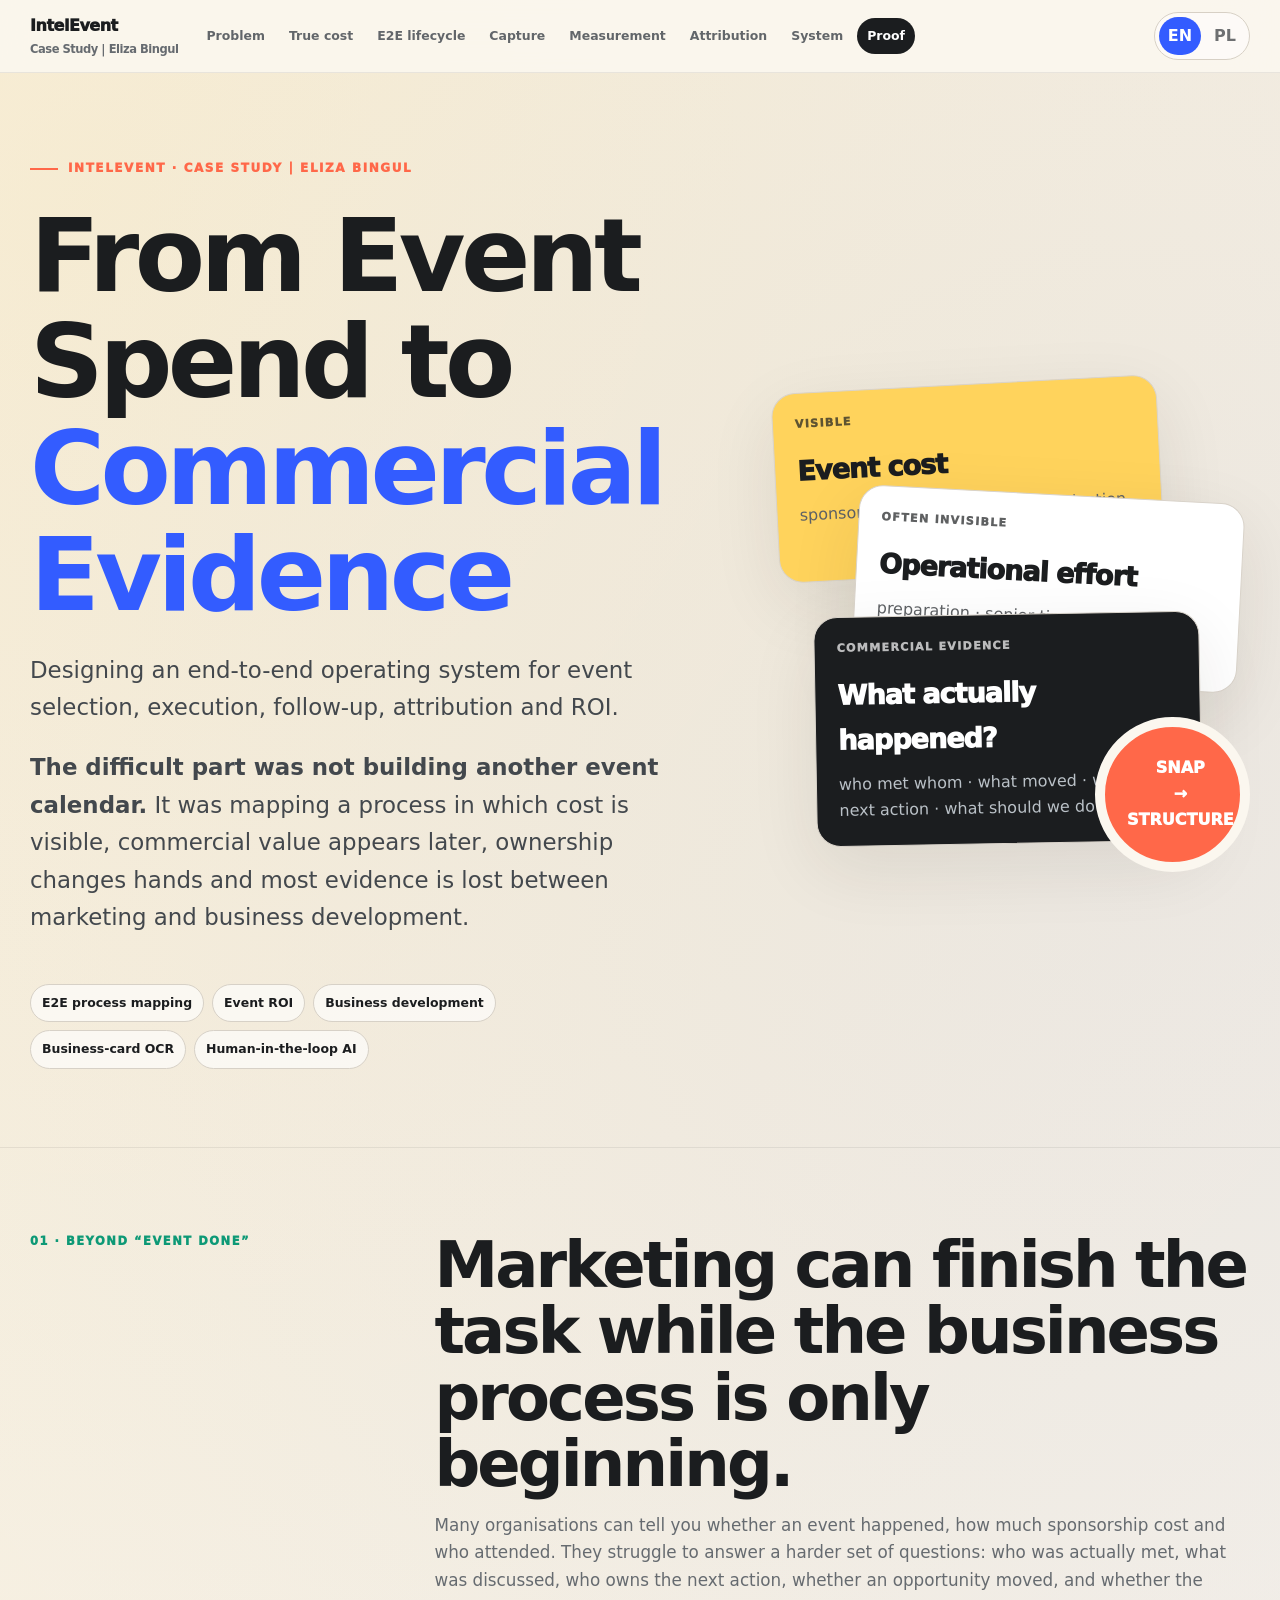
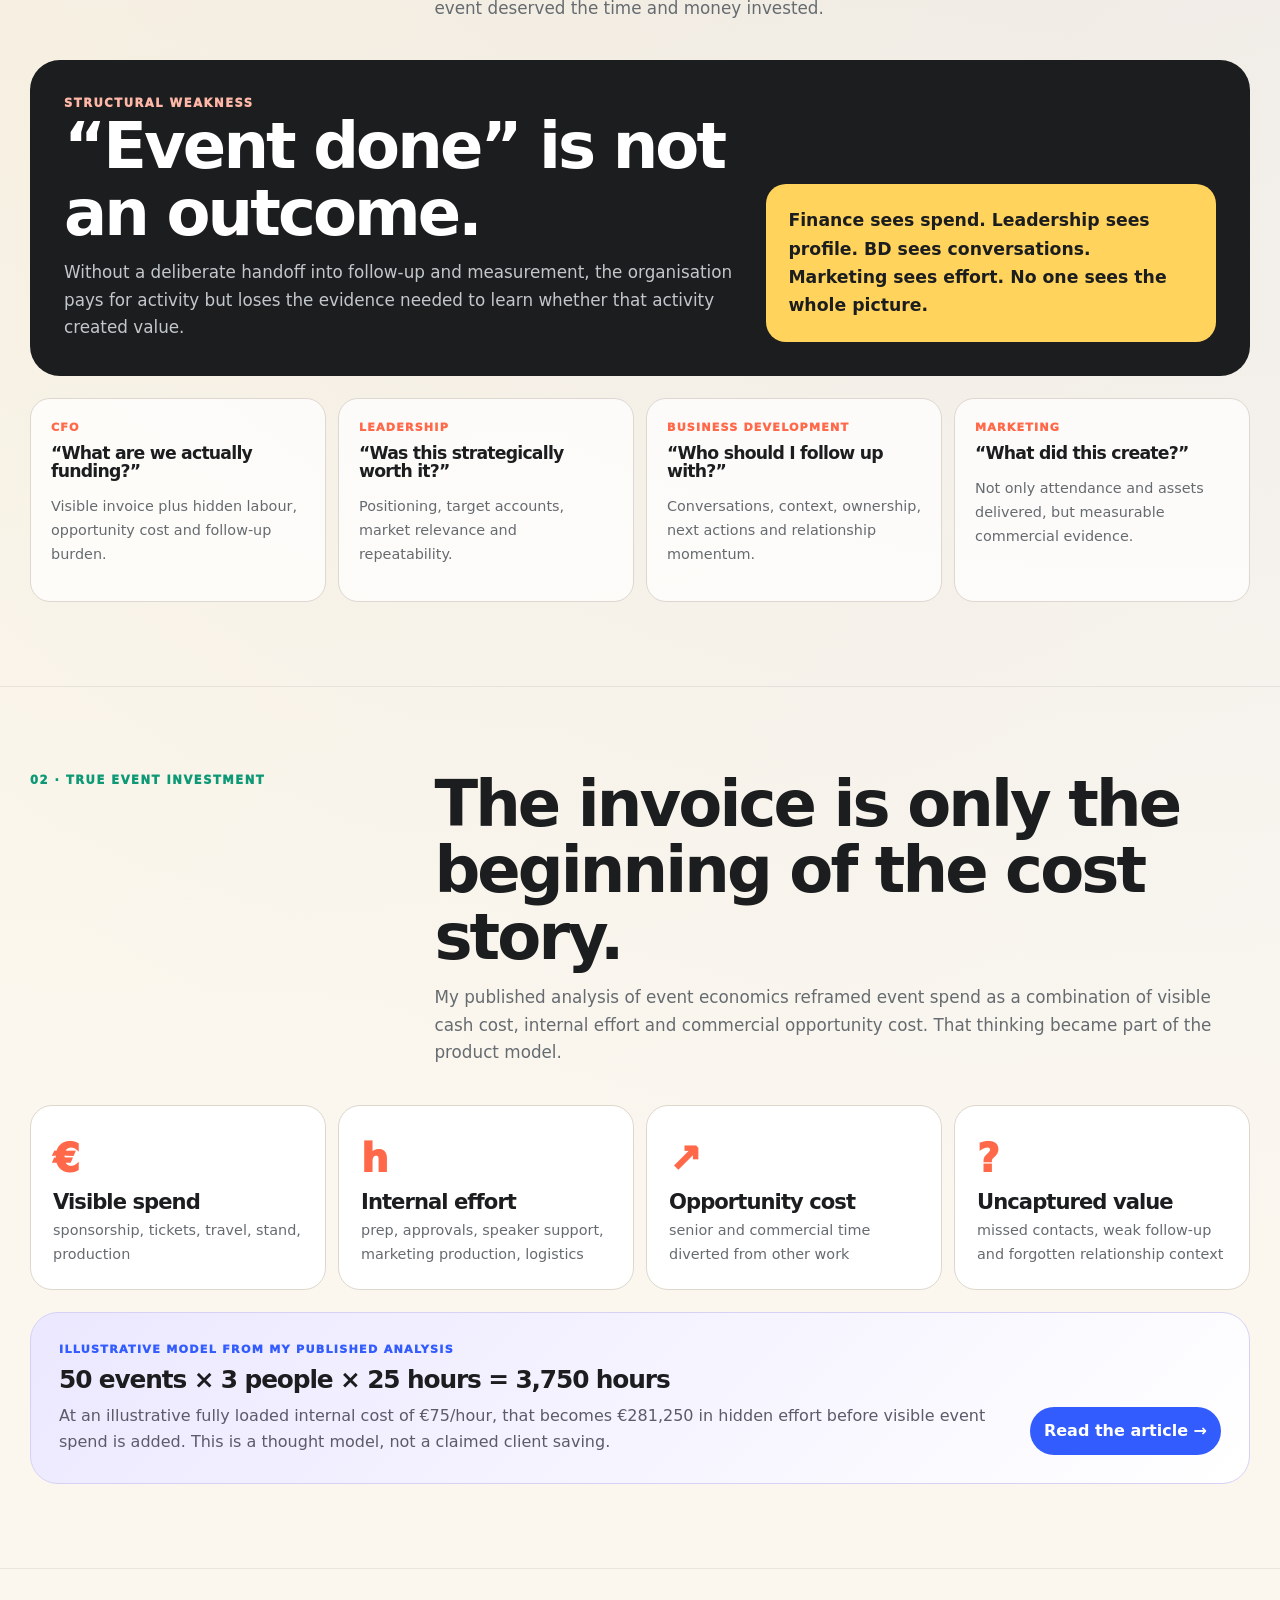
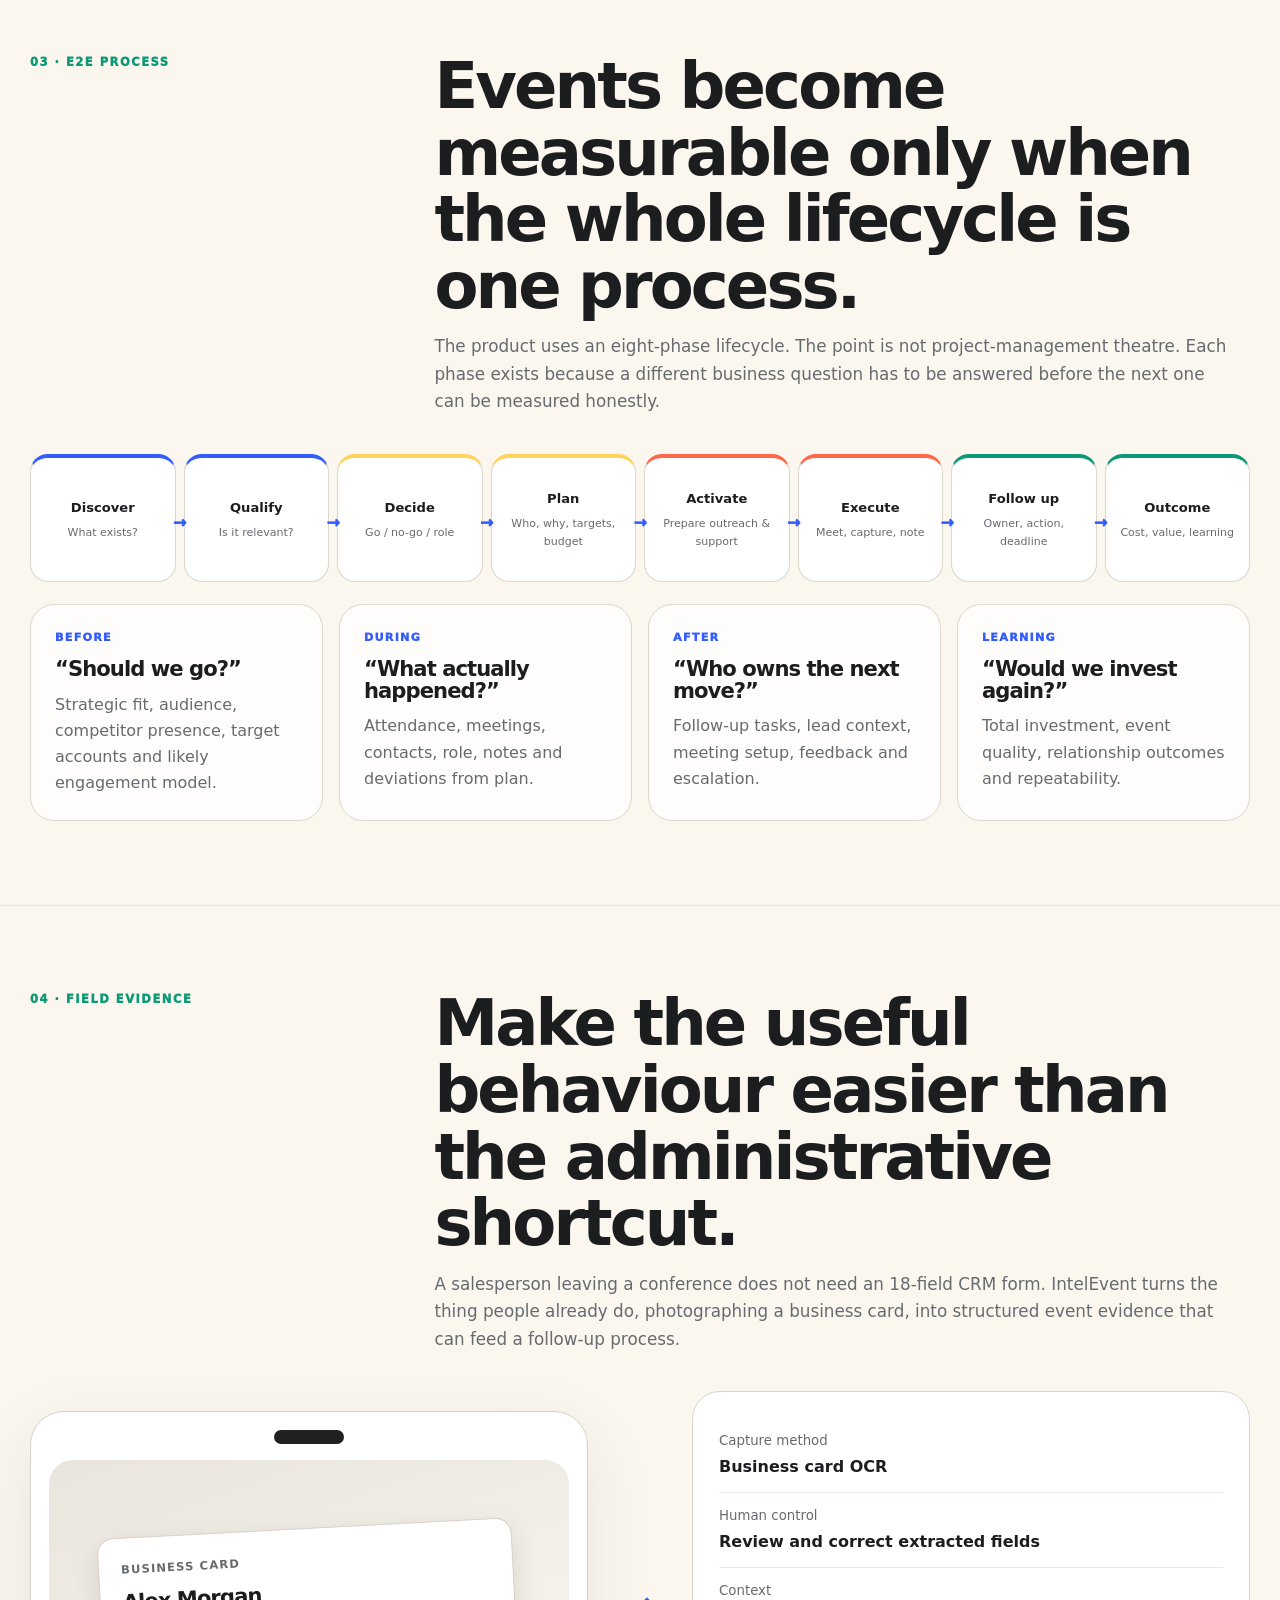
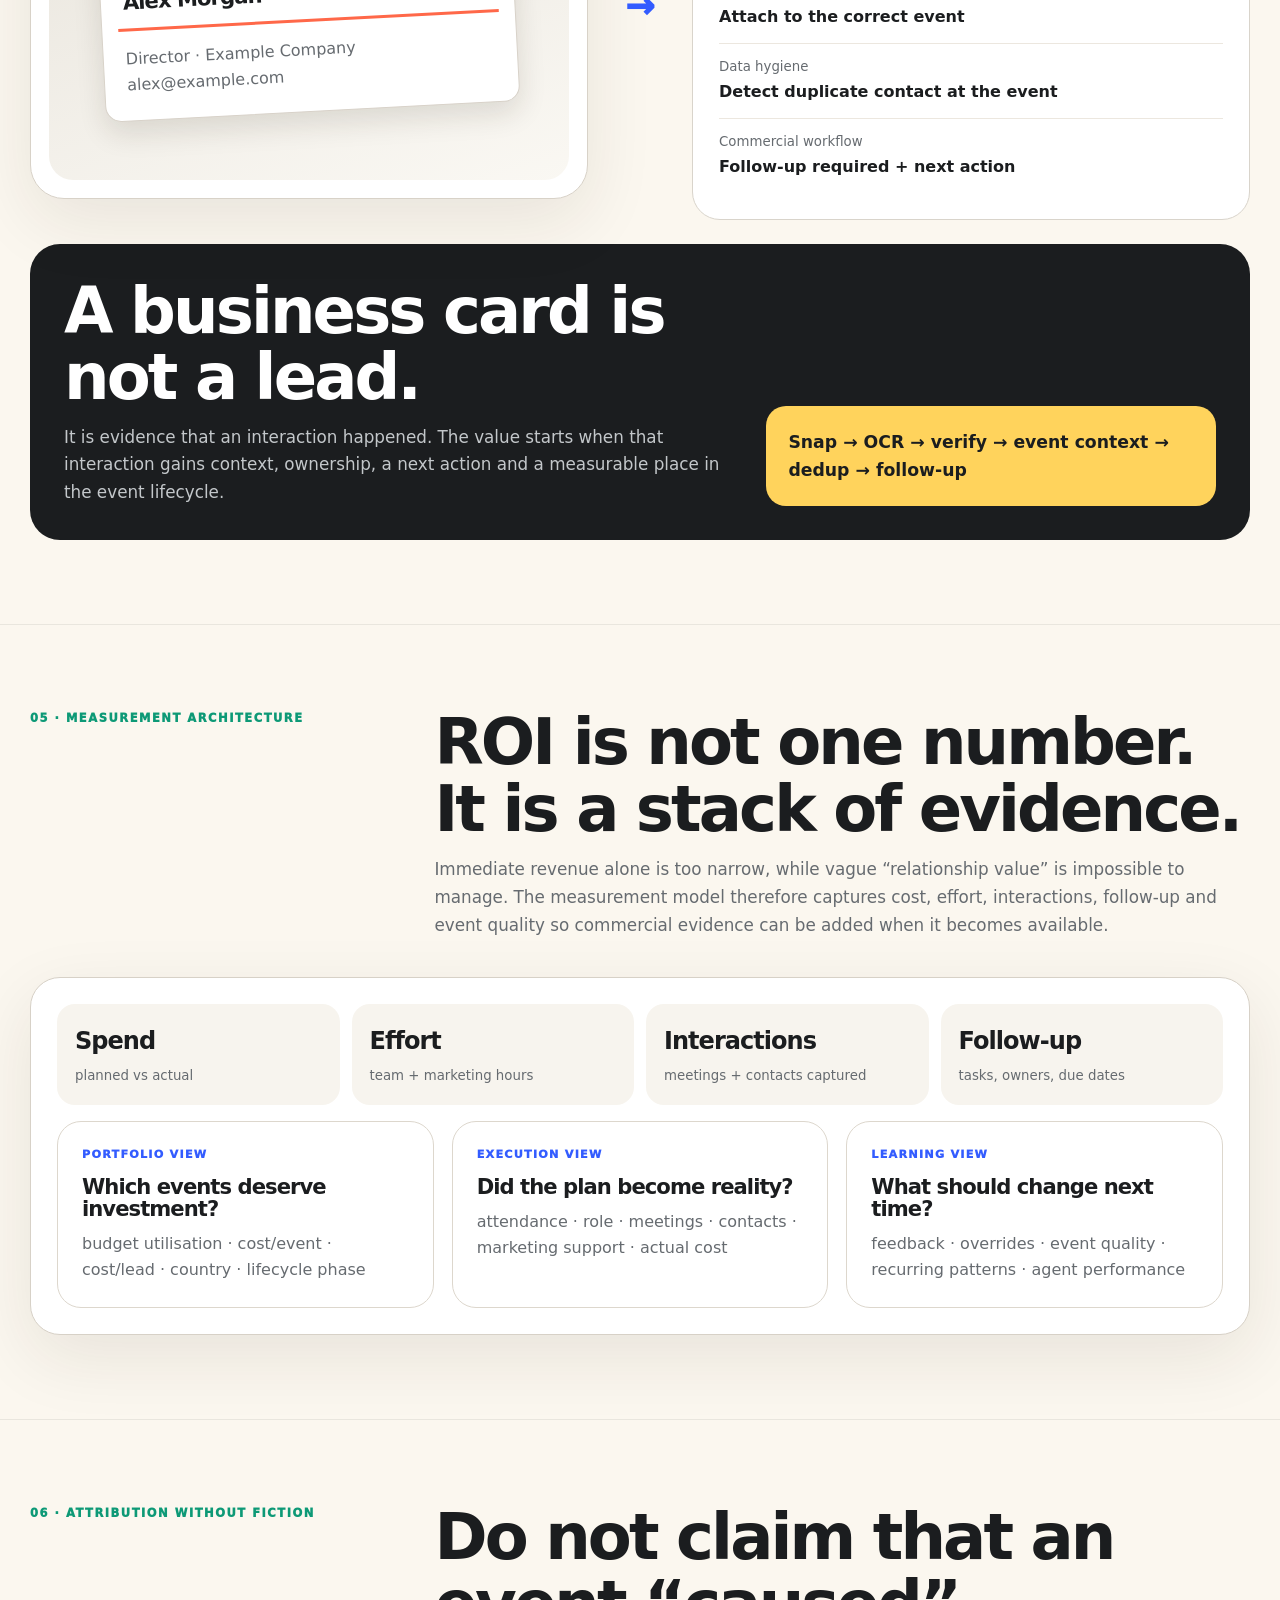
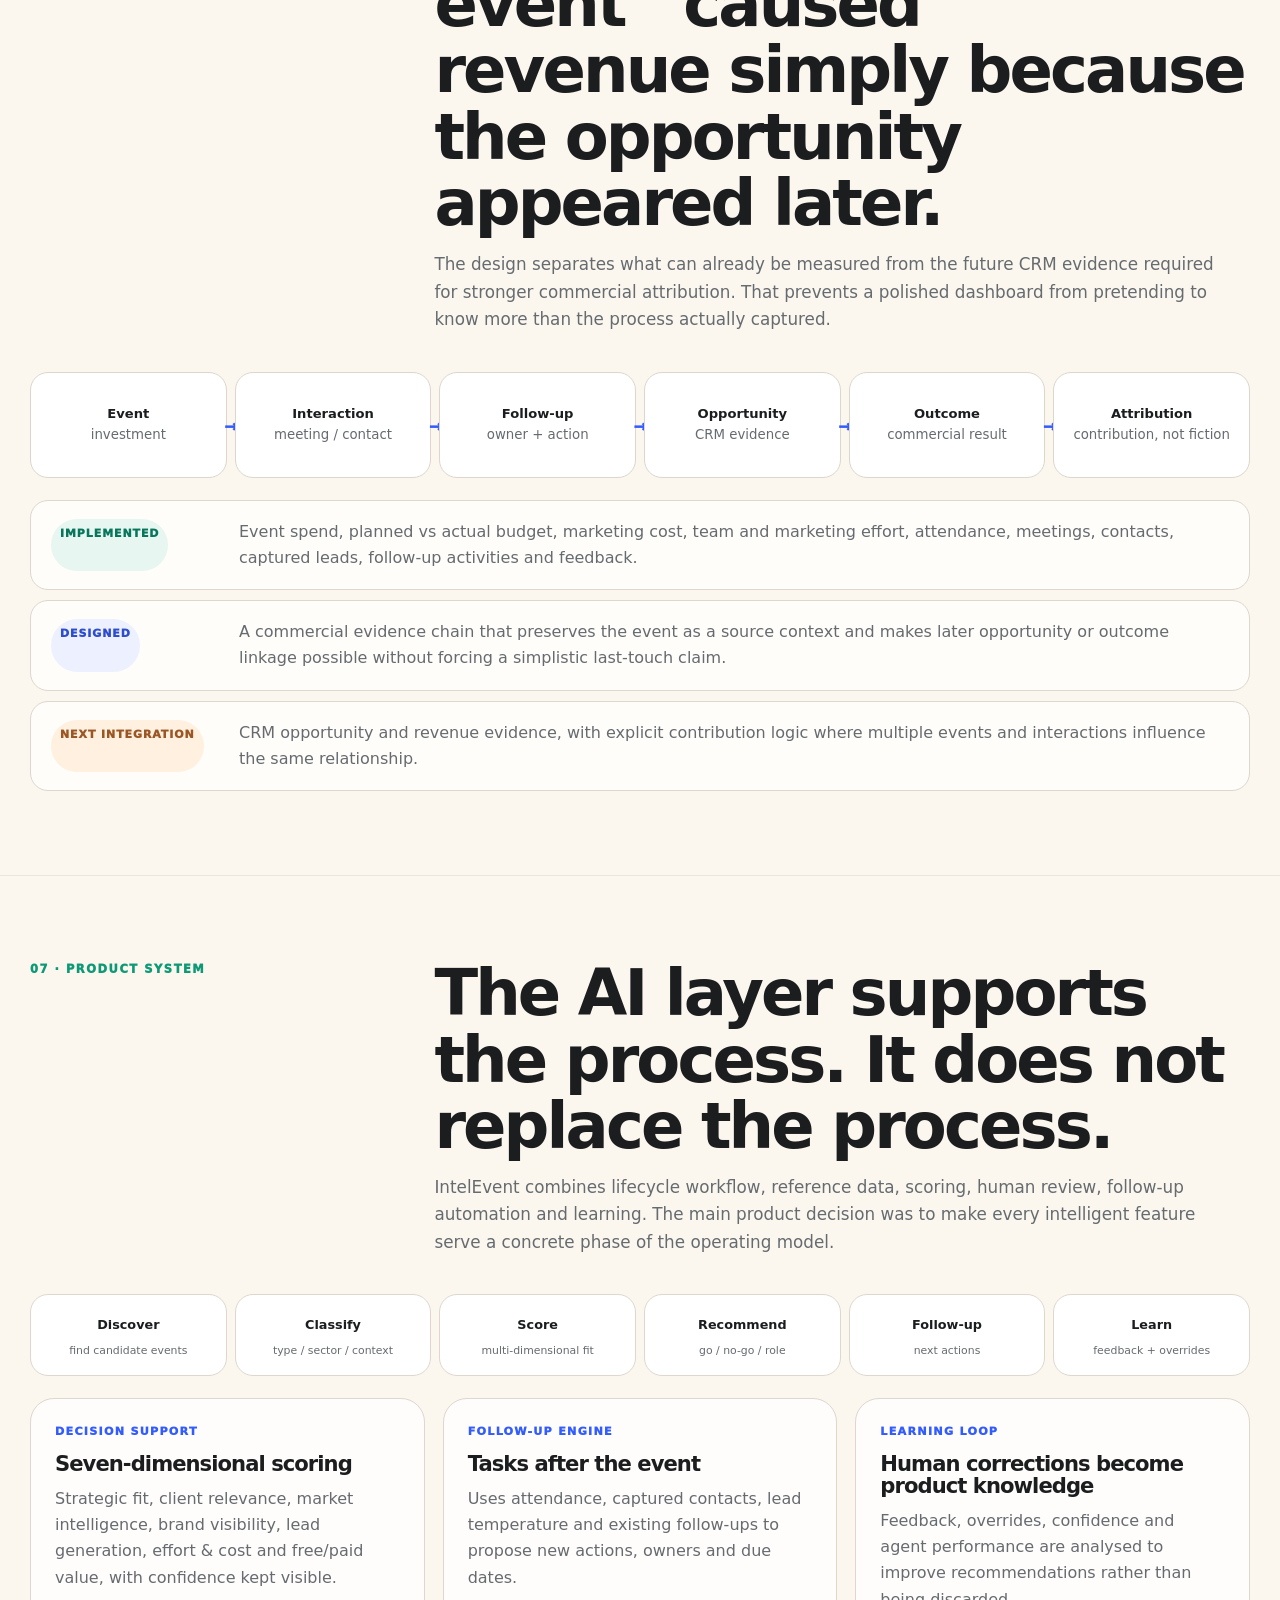
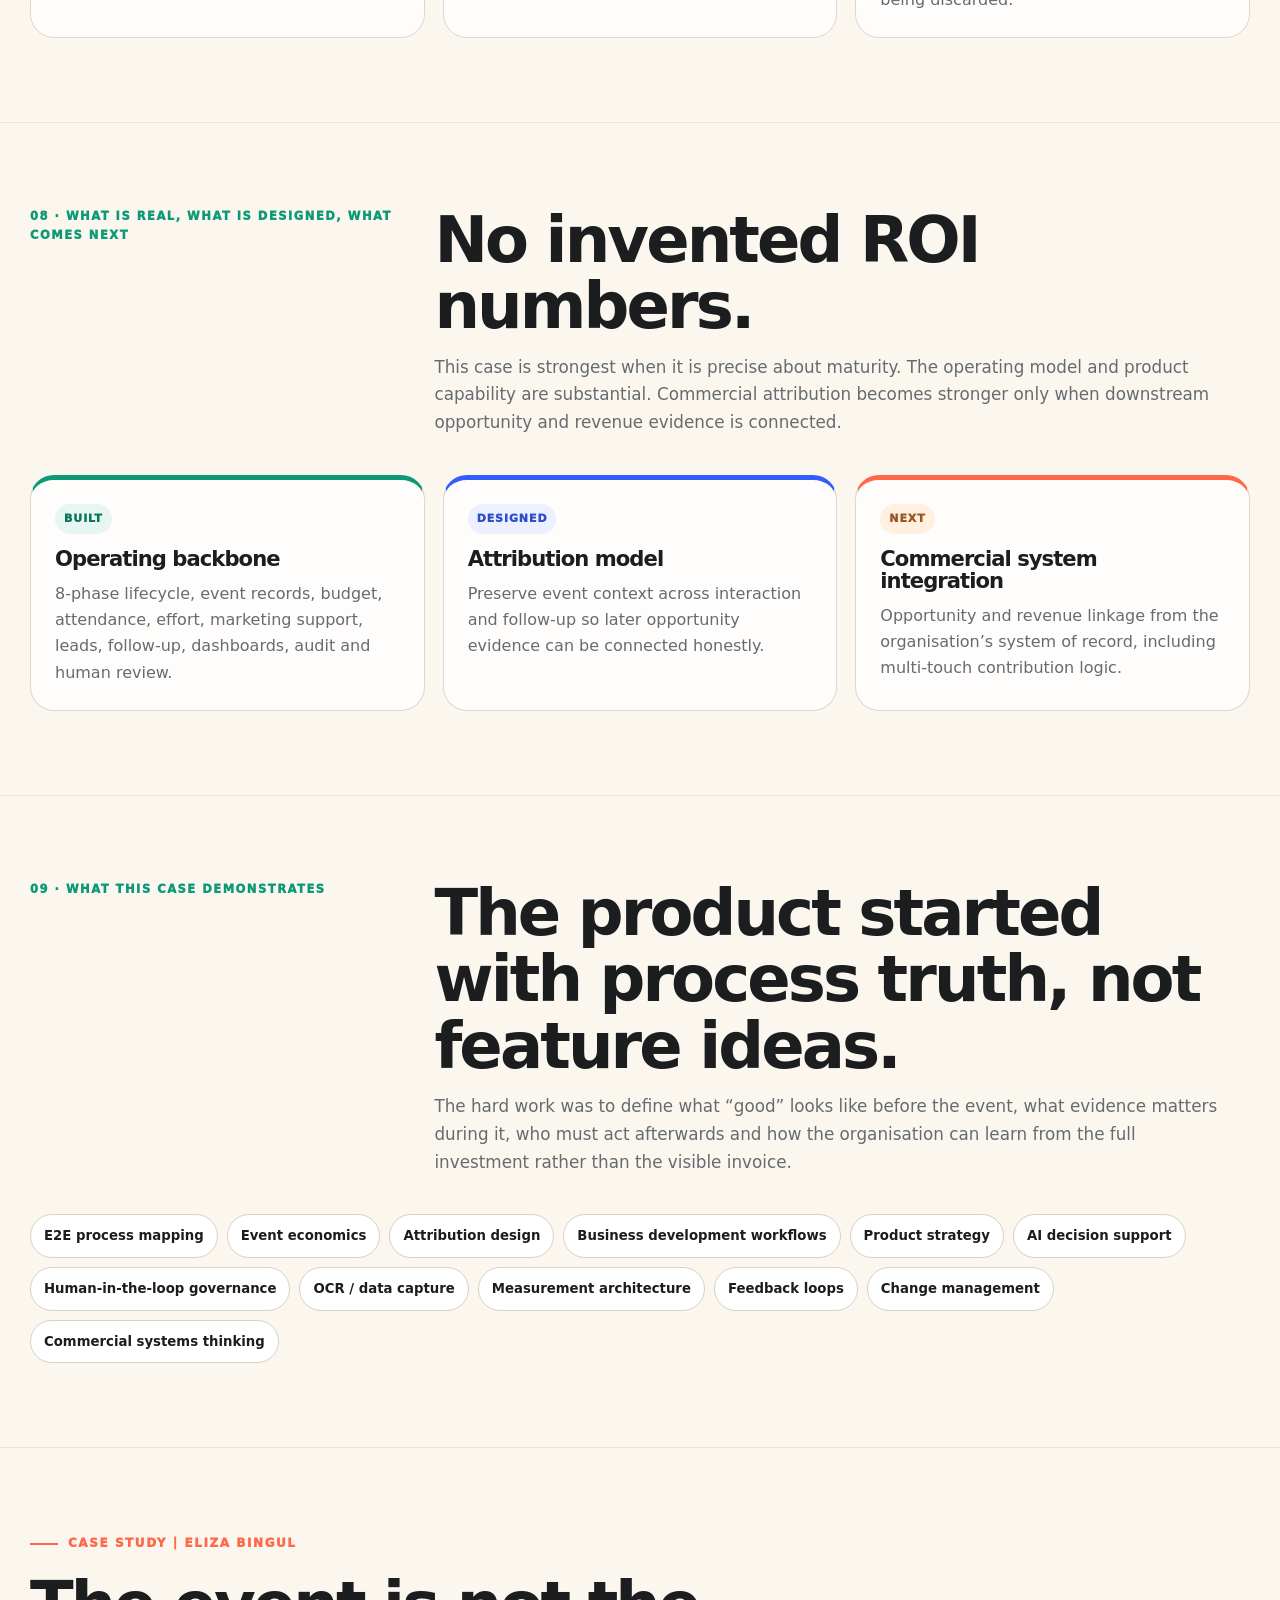
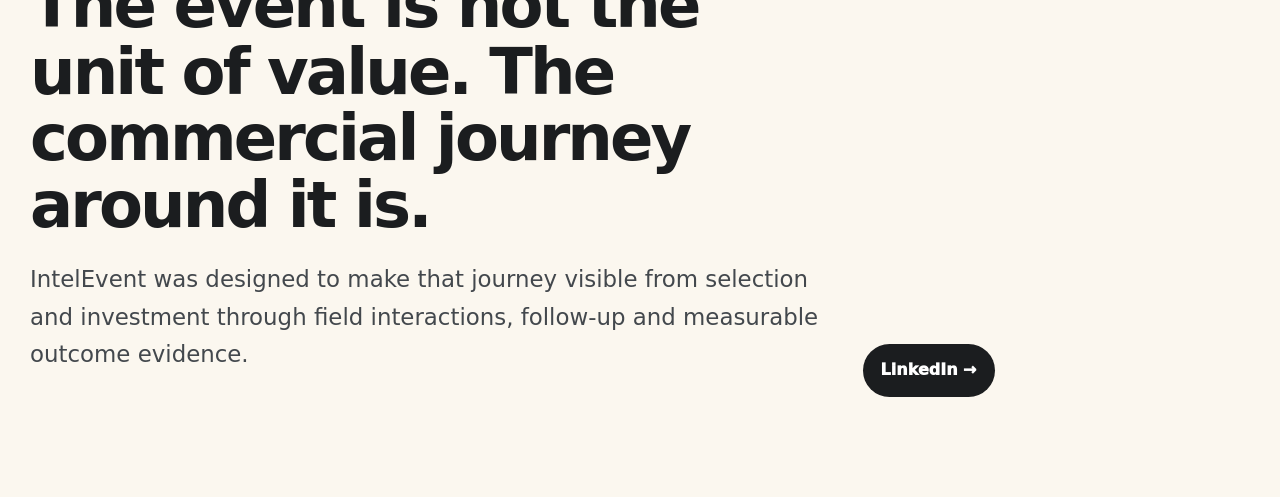
==== commit d3b8dfdf: "fix: make all case studies responsive" ====
--- a/intelevent/index.html
+++ b/intelevent/index.html
@@ -1 +1,43 @@
-<!doctype html><html lang="en"><head><meta charset="utf-8"><meta name="viewport" content="width=device-width,initial-scale=1"><meta name="description" content="From Event Spend to Commercial Evidence — IntelEvent case study by Eliza Bingul."><title>From Event Spend to Commercial Evidence | Eliza Bingul</title><style>:root{--ivory:#fbf7ef;--paper:#fffdf8;--charcoal:#1b1d1f;--muted:#666b70;--line:#ddd8cf;--blue:#335cff;--green:#0d9976;--coral:#ff6849;--sun:#ffd35c;--lilac:#ebe8ff;--shadow:0 22px 70px rgba(45,35,22,.09);--max:1220px}*{box-sizing:border-box}html{scroll-behavior:smooth}body{margin:0;background:radial-gradient(circle at 7% 2%,rgba(255,211,92,.2),transparent 26%),radial-gradient(circle at 89% 8%,rgba(51,92,255,.09),transparent 22%),var(--ivory);color:var(--charcoal);font:16px/1.64 Inter,ui-sans-serif,system-ui,-apple-system,BlinkMacSystemFont,"Segoe UI",sans-serif}a{color:inherit}button{font:inherit}.wrap{width:min(var(--max),calc(100% - 40px));margin:auto}.progress{position:fixed;left:0;top:0;height:3px;width:0;background:linear-gradient(90deg,var(--coral),var(--blue),var(--green));z-index:100}.top{position:sticky;top:0;z-index:40;background:rgba(251,247,239,.88);backdrop-filter:blur(18px);border-bottom:1px solid rgba(27,29,31,.08)}.topbar{min-height:72px;display:flex;align-items:center;gap:18px}.brand{font-weight:950;white-space:nowrap;letter-spacing:-.03em}.brand small{display:block;color:var(--muted);font-size:.72rem;font-weight:650}.nav{display:flex;gap:4px;overflow:auto;scrollbar-width:none;flex:1}.nav a{text-decoration:none;white-space:nowrap;padding:8px 10px;border-radius:999px;color:#62666a;font-size:.78rem;font-weight:850}.nav a.active,.nav a:hover{background:var(--charcoal);color:#fff}.lang{display:flex;gap:4px;border:1px solid #d7d0c5;background:rgba(255,255,255,.55);padding:4px;border-radius:999px}.lang button{border:0;background:transparent;padding:6px 9px;border-radius:999px;color:#6d6f71;font-weight:900;cursor:pointer}.lang button.active{background:var(--blue);color:#fff}.hero,.section{scroll-margin-top:110px}.hero{padding:86px 0 78px}.heroGrid{display:grid;grid-template-columns:1.08fr .92fr;gap:54px;align-items:center}.eyebrow{display:flex;align-items:center;gap:10px;color:var(--coral);font-weight:950;text-transform:uppercase;letter-spacing:.13em;font-size:.75rem}.eyebrow:before{content:"";width:28px;height:2px;background:currentColor}h1,h2,h3{margin:0;line-height:1.04;letter-spacing:-.045em}h1{font-size:clamp(3.7rem,8vw,7.4rem)}h2{font-size:clamp(2.35rem,5vw,4.7rem)}h3{font-size:1.32rem}.lead{font-size:clamp(1.15rem,2vw,1.43rem);color:#43484d;max-width:850px}.heroCopy{display:grid;gap:24px}.meta{display:flex;gap:8px;flex-wrap:wrap}.pill{display:inline-flex;border-radius:999px;padding:8px 11px;border:1px solid #d7d1c7;background:rgba(255,255,255,.65);font-size:.78rem;font-weight:850}.heroVisual{min-height:520px;position:relative}.cardStack{position:absolute;inset:30px 0 30px 42px}.vcard{position:absolute;width:78%;min-height:190px;border:1px solid #d9d3ca;border-radius:24px;padding:22px;background:white;box-shadow:var(--shadow)}.vcard.one{left:4%;top:0;transform:rotate(-3deg);background:var(--sun)}.vcard.two{right:2%;top:110px;transform:rotate(3deg)}.vcard.three{left:12%;bottom:0;transform:rotate(-1deg);background:var(--charcoal);color:#fff}.vcard .cap{font-size:.7rem;text-transform:uppercase;letter-spacing:.11em;font-weight:950;opacity:.7}.vcard .name{font-size:1.7rem;font-weight:950;letter-spacing:-.04em;margin-top:16px}.vcard .line{margin-top:8px;color:#5f6265}.vcard.three .line{color:#bac1c7}.snap{position:absolute;right:0;bottom:2px;width:155px;height:155px;border-radius:50%;background:var(--coral);display:grid;place-items:center;text-align:center;padding:22px;font-weight:950;color:#fff;border:10px solid var(--ivory)}.section{padding:84px 0;border-top:1px solid rgba(27,29,31,.08)}.head{display:grid;grid-template-columns:.62fr 1.38fr;gap:38px;align-items:start;margin-bottom:38px}.kicker{font-size:.72rem;text-transform:uppercase;letter-spacing:.13em;font-weight:950;color:var(--green)}.head p{font-size:1.05rem;color:var(--muted);max-width:800px;margin:14px 0 0}.g2{display:grid;grid-template-columns:repeat(2,minmax(0,1fr));gap:18px}.g3{display:grid;grid-template-columns:repeat(3,minmax(0,1fr));gap:18px}.g4{display:grid;grid-template-columns:repeat(4,minmax(0,1fr));gap:16px}.card{background:rgba(255,255,255,.74);border:1px solid #ddd7cd;border-radius:24px;padding:24px}.card p{color:var(--muted);margin:.7rem 0 0}.card .mini{font-size:.7rem;letter-spacing:.11em;text-transform:uppercase;font-weight:950;color:var(--blue);margin-bottom:11px}.callout{padding:34px;border-radius:30px;background:var(--charcoal);color:#fff;display:grid;grid-template-columns:1.2fr .8fr;gap:28px;align-items:end}.callout p{color:#c3c7ca;margin:13px 0 0;font-size:1.05rem}.callout .quote{background:var(--sun);color:var(--charcoal);border-radius:20px;padding:22px;font-size:1.08rem;font-weight:900}.costGrid{display:grid;grid-template-columns:repeat(4,1fr);gap:12px}.cost{padding:22px;border:1px solid #ddd7ce;border-radius:22px;background:white}.cost .n{font-size:2.4rem;font-weight:950;letter-spacing:-.06em;color:var(--coral)}.cost p{color:var(--muted);font-size:.9rem;margin:.4rem 0 0}.lifecycle{display:grid;grid-template-columns:repeat(8,1fr);gap:8px}.phase{position:relative;padding:18px 10px;border:1px solid #dcd6cc;border-radius:18px;background:#fff;text-align:center;min-height:128px;display:grid;place-content:center}.phase b{font-size:.82rem}.phase small{display:block;color:var(--muted);font-size:.69rem;margin-top:6px}.phase:not(:last-child):after{content:"→";position:absolute;right:-12px;top:42%;font-weight:1000;color:var(--blue);z-index:2}.phase:nth-child(1),.phase:nth-child(2){border-top:4px solid var(--blue)}.phase:nth-child(3),.phase:nth-child(4){border-top:4px solid var(--sun)}.phase:nth-child(5),.phase:nth-child(6){border-top:4px solid var(--coral)}.phase:nth-child(7),.phase:nth-child(8){border-top:4px solid var(--green)}.stakeholders{display:grid;grid-template-columns:repeat(4,1fr);gap:12px}.stake{border-radius:20px;padding:20px;border:1px solid #ddd7cf;background:rgba(255,255,255,.75)}.stake .role{font-size:.7rem;text-transform:uppercase;letter-spacing:.1em;font-weight:950;color:var(--coral)}.stake h3{font-size:1.08rem;margin:8px 0}.stake p{font-size:.9rem;color:var(--muted)}.capture{display:grid;grid-template-columns:1fr 72px 1fr;gap:16px;align-items:center}.phone{border:1px solid #d8d2c8;background:#fff;border-radius:34px;padding:18px;box-shadow:var(--shadow)}.phoneTop{height:14px;width:70px;background:#202020;border-radius:999px;margin:0 auto 16px}.camera{min-height:320px;border-radius:24px;background:linear-gradient(160deg,#e9e5dd,#faf8f3);display:grid;place-items:center;padding:24px}.businesscard{width:88%;background:#fff;border:1px solid #d8d2c9;border-radius:16px;padding:22px;transform:rotate(-3deg);box-shadow:0 12px 28px rgba(38,30,20,.12)}.scanline{height:3px;background:var(--coral);margin:15px -6px}.arrow{display:grid;place-items:center;font-size:2.2rem;font-weight:1000;color:var(--blue)}.result{border:1px solid #d9d4cb;background:#fff;border-radius:28px;padding:26px}.result .row{padding:12px 0;border-top:1px solid #ece7df}.result .row:first-child{border:0}.result small{display:block;color:var(--muted)}.result b{display:block;margin-top:2px}.pipeline{display:grid;grid-template-columns:repeat(6,1fr);gap:8px}.node{position:relative;background:#fff;border:1px solid #dcd6cc;border-radius:18px;padding:18px 10px;text-align:center;min-height:106px;display:grid;place-content:center}.node b{font-size:.82rem}.node small{color:var(--muted)}.node:not(:last-child):after{content:"→";position:absolute;right:-12px;top:40%;color:var(--blue);font-weight:1000}.metricBoard{border:1px solid #d7d1c7;border-radius:30px;background:white;padding:26px;box-shadow:var(--shadow)}.metricTop{display:grid;grid-template-columns:repeat(4,1fr);gap:12px}.metric{padding:18px;border-radius:18px;background:#f7f4ee}.metric b{font-size:1.5rem;letter-spacing:-.04em}.metric small{display:block;color:var(--muted);margin-top:4px}.evidence{display:grid;grid-template-columns:170px 1fr;gap:18px;padding:18px 20px;border-radius:18px;border:1px solid #ddd7cd;background:rgba(255,255,255,.72)}.evidence+.evidence{margin-top:10px}.status{justify-self:start;display:inline-flex;white-space:nowrap;padding:6px 9px;border-radius:999px;font-size:.69rem;letter-spacing:.08em;text-transform:uppercase;font-weight:950}.status.built{background:#e7f6f1;color:#08765c}.status.design{background:#edf0ff;color:#2c4ecc}.status.next{background:#fff0df;color:#9a5725}.evidence p{margin:0;color:var(--muted)}.agentStrip{display:grid;grid-template-columns:repeat(6,1fr);gap:8px}.agent{padding:16px 10px;border:1px solid #ddd7ce;border-radius:18px;background:#fff;text-align:center}.agent b{font-size:.8rem}.agent small{display:block;color:var(--muted);font-size:.68rem;margin-top:4px}.articleBox{border-radius:28px;background:linear-gradient(135deg,var(--lilac),#fff);border:1px solid #d7d2f5;padding:28px;display:grid;grid-template-columns:1fr auto;gap:20px;align-items:end}.articleBox p{color:#5b5b69;margin:10px 0 0}.articleBox a{text-decoration:none;background:var(--blue);color:#fff;padding:11px 14px;border-radius:999px;font-weight:900;white-space:nowrap}.skills{display:flex;gap:9px;flex-wrap:wrap}.skill{padding:10px 13px;border:1px solid #d7d1c8;border-radius:999px;background:#fff;font-size:.83rem;font-weight:850}.footer{padding:86px 0 100px;border-top:1px solid rgba(27,29,31,.1)}.foot{display:grid;grid-template-columns:1.35fr .65fr;gap:28px;align-items:end}.cta{display:inline-flex;justify-content:center;text-decoration:none;padding:13px 18px;background:var(--charcoal);color:#fff;border-radius:999px;font-weight:950}.pl{display:none}body[data-lang=pl] .en{display:none!important}body[data-lang=pl] .pl{display:block}body[data-lang=pl] .pl.inline{display:inline}body[data-lang=en] .en.inline{display:inline}.pl.inline{display:none}@media(max-width:1060px){.heroGrid,.head,.callout,.foot{grid-template-columns:1fr}.heroVisual{min-height:470px}.costGrid,.stakeholders,.g4,.metricTop{grid-template-columns:repeat(2,1fr)}.lifecycle{grid-template-columns:repeat(4,1fr)}.lifecycle .phase:after{display:none}.pipeline,.agentStrip{grid-template-columns:repeat(3,1fr)}.topbar{flex-wrap:wrap;padding:9px 0}.nav{order:3;flex-basis:100%}.lang{margin-left:auto}}@media(max-width:720px){.wrap{width:min(var(--max),calc(100% - 26px))}.hero{padding:56px 0 65px}.section{padding:62px 0}h1{font-size:clamp(3rem,18vw,5rem)}h2{font-size:clamp(2.1rem,11vw,3.4rem)}.heroVisual{min-height:430px}.cardStack{left:8px;right:0}.vcard{width:85%}.snap{width:126px;height:126px}.g2,.g3,.g4,.costGrid,.stakeholders,.lifecycle,.pipeline,.agentStrip,.metricTop{grid-template-columns:1fr}.phase:not(:last-child):after,.node:not(:last-child):after{content:"↓";display:block;right:auto;left:49%;top:auto;bottom:-16px}.capture{grid-template-columns:1fr}.arrow{transform:rotate(90deg)}.evidence,.articleBox{grid-template-columns:1fr}.articleBox a{justify-self:start}.brand small{display:none}}@media(prefers-reduced-motion:reduce){html{scroll-behavior:auto}*{transition:none!important;animation:none!important}}</style></head><body data-lang="en"><div class="progress" id="progress"></div><header class="top"><div class="wrap topbar"><div class="brand">IntelEvent<small>Case Study | Eliza Bingul</small></div><nav class="nav"><a href="#problem" data-section="problem"><span class="en inline">Problem</span><span class="pl inline">Problem</span></a><a href="#cost" data-section="cost"><span class="en inline">True cost</span><span class="pl inline">Pełny koszt</span></a><a href="#lifecycle" data-section="lifecycle"><span class="en inline">E2E lifecycle</span><span class="pl inline">E2E lifecycle</span></a><a href="#capture" data-section="capture"><span class="en inline">Capture</span><span class="pl inline">Capture</span></a><a href="#measurement" data-section="measurement"><span class="en inline">Measurement</span><span class="pl inline">Pomiar</span></a><a href="#attribution" data-section="attribution"><span class="en inline">Attribution</span><span class="pl inline">Atrybucja</span></a><a href="#system" data-section="system"><span class="en inline">System</span><span class="pl inline">System</span></a><a href="#proof" data-section="proof"><span class="en inline">Proof</span><span class="pl inline">Dowód</span></a></nav><div class="lang"><button id="enBtn" class="active" aria-pressed="true">EN</button><button id="plBtn" aria-pressed="false">PL</button></div></div></header><main><section class="hero"><div class="wrap heroGrid"><div class="heroCopy"><div class="eyebrow">IntelEvent · Case Study | Eliza Bingul</div><div class="en"><h1>From Event Spend to <span style="color:var(--blue)">Commercial Evidence</span></h1><p class="lead">Designing an end-to-end operating system for event selection, execution, follow-up, attribution and ROI.</p><p class="lead"><strong>The difficult part was not building another event calendar.</strong> It was mapping a process in which cost is visible, commercial value appears later, ownership changes hands and most evidence is lost between marketing and business development.</p></div><div class="pl"><h1>Od kosztu eventu do <span style="color:var(--blue)">dowodu biznesowego</span></h1><p class="lead">Projekt end-to-end operating system dla wyboru eventów, realizacji, follow-upu, atrybucji i ROI.</p><p class="lead"><strong>Najtrudniejsze nie było zbudowanie kolejnego kalendarza eventowego.</strong> Trudne było zmapowanie procesu, w którym koszt jest widoczny, wartość biznesowa pojawia się później, odpowiedzialność przechodzi między zespołami, a większość dowodów ginie między marketingiem i business developmentem.</p></div><div class="meta"><span class="pill">E2E process mapping</span><span class="pill">Event ROI</span><span class="pill">Business development</span><span class="pill">Business-card OCR</span><span class="pill">Human-in-the-loop AI</span></div></div><div class="heroVisual" aria-hidden="true"><div class="cardStack"><div class="vcard one"><div class="cap">Visible</div><div class="name">Event cost</div><div class="line">sponsorship · tickets · travel · production</div></div><div class="vcard two"><div class="cap">Often invisible</div><div class="name">Operational effort</div><div class="line">preparation · senior time · marketing support · follow-up</div></div><div class="vcard three"><div class="cap">Commercial evidence</div><div class="name">What actually happened?</div><div class="line">who met whom · what moved · who owns next action · what should we do next time</div></div></div><div class="snap">SNAP<br>→<br>STRUCTURE</div></div></div></section><section class="section" id="problem"><div class="wrap"><div class="head"><div><div class="kicker">01 · Beyond “event done”</div></div><div class="en"><h2>Marketing can finish the task while the business process is only beginning.</h2><p>Many organisations can tell you whether an event happened, how much sponsorship cost and who attended. They struggle to answer a harder set of questions: who was actually met, what was discussed, who owns the next action, whether an opportunity moved, and whether the event deserved the time and money invested.</p></div><div class="pl"><h2>Marketing może zakończyć task, podczas gdy proces biznesowy dopiero się zaczyna.</h2><p>Wiele organizacji potrafi powiedzieć, czy event się odbył, ile kosztował sponsorship i kto uczestniczył. Trudniej odpowiedzieć: z kim faktycznie rozmawiano, o czym, kto ma wykonać kolejny krok, czy przesunęła się szansa sprzedażowa i czy event był wart zainwestowanego czasu i pieniędzy.</p></div></div><div class="callout"><div><div class="kicker" style="color:#ffb7a8">Structural weakness</div><div class="en"><h2>“Event done” is not an outcome.</h2><p>Without a deliberate handoff into follow-up and measurement, the organisation pays for activity but loses the evidence needed to learn whether that activity created value.</p></div><div class="pl"><h2>„Event done” nie jest rezultatem.</h2><p>Bez zaprojektowanego handoffu do follow-upu i pomiaru organizacja płaci za aktywność, ale traci dowody potrzebne do oceny, czy ta aktywność rzeczywiście stworzyła wartość.</p></div></div><div class="quote en">Finance sees spend. Leadership sees profile. BD sees conversations. Marketing sees effort. No one sees the whole picture.</div><div class="quote pl">Finanse widzą koszt. Leadership widzi widoczność. BD widzi rozmowy. Marketing widzi wysiłek. Nikt nie widzi całości.</div></div><div class="stakeholders" style="margin-top:22px"><article class="stake"><div class="role">CFO</div><h3>“What are we actually funding?”</h3><p>Visible invoice plus hidden labour, opportunity cost and follow-up burden.</p></article><article class="stake"><div class="role">Leadership</div><h3>“Was this strategically worth it?”</h3><p>Positioning, target accounts, market relevance and repeatability.</p></article><article class="stake"><div class="role">Business development</div><h3>“Who should I follow up with?”</h3><p>Conversations, context, ownership, next actions and relationship momentum.</p></article><article class="stake"><div class="role">Marketing</div><h3>“What did this create?”</h3><p>Not only attendance and assets delivered, but measurable commercial evidence.</p></article></div></div></section><section class="section" id="cost"><div class="wrap"><div class="head"><div><div class="kicker">02 · True event investment</div></div><div class="en"><h2>The invoice is only the beginning of the cost story.</h2><p>My published analysis of event economics reframed event spend as a combination of visible cash cost, internal effort and commercial opportunity cost. That thinking became part of the product model.</p></div><div class="pl"><h2>Faktura jest dopiero początkiem historii kosztu.</h2><p>W opublikowanej analizie ekonomiki eventów ujęłam koszt jako połączenie widocznego wydatku, wewnętrznego nakładu pracy i kosztu alternatywnego. Ten sposób myślenia stał się częścią modelu produktu.</p></div></div><div class="costGrid"><div class="cost"><div class="n">€</div><h3 class="en">Visible spend</h3><h3 class="pl">Widoczny koszt</h3><p>sponsorship, tickets, travel, stand, production</p></div><div class="cost"><div class="n">h</div><h3 class="en">Internal effort</h3><h3 class="pl">Nakład pracy</h3><p>prep, approvals, speaker support, marketing production, logistics</p></div><div class="cost"><div class="n">↗</div><h3 class="en">Opportunity cost</h3><h3 class="pl">Koszt alternatywny</h3><p>senior and commercial time diverted from other work</p></div><div class="cost"><div class="n">?</div><h3 class="en">Uncaptured value</h3><h3 class="pl">Utracona wartość</h3><p>missed contacts, weak follow-up and forgotten relationship context</p></div></div><div class="articleBox" style="margin-top:22px"><div><div class="mini" style="font-size:.7rem;font-weight:950;letter-spacing:.11em;text-transform:uppercase;color:var(--blue)">Illustrative model from my published analysis</div><h3 style="font-size:1.55rem;margin-top:8px">50 events × 3 people × 25 hours = 3,750 hours</h3><p class="en">At an illustrative fully loaded internal cost of €75/hour, that becomes €281,250 in hidden effort before visible event spend is added. This is a thought model, not a claimed client saving.</p><p class="pl">Przy ilustracyjnym pełnym koszcie €75/godz. daje to €281 250 ukrytego nakładu, zanim dodamy widoczne wydatki eventowe. To model myślowy, nie deklarowany wynik klienta.</p></div><a href="https://www.linkedin.com/pulse/hidden-cost-events-eliza-bingul-g6vuf" target="_blank" rel="noopener noreferrer">Read the article →</a></div></div></section><section class="section" id="lifecycle"><div class="wrap"><div class="head"><div><div class="kicker">03 · E2E process</div></div><div class="en"><h2>Events become measurable only when the whole lifecycle is one process.</h2><p>The product uses an eight-phase lifecycle. The point is not project-management theatre. Each phase exists because a different business question has to be answered before the next one can be measured honestly.</p></div><div class="pl"><h2>Event staje się mierzalny dopiero wtedy, gdy cały lifecycle jest jednym procesem.</h2><p>Produkt wykorzystuje ośmiofazowy lifecycle. Nie chodzi o dodatkową warstwę project managementu. Każda faza istnieje dlatego, że przed przejściem dalej trzeba odpowiedzieć na inne pytanie biznesowe.</p></div></div><div class="lifecycle"><div class="phase"><b>Discover</b><small>What exists?</small></div><div class="phase"><b>Qualify</b><small>Is it relevant?</small></div><div class="phase"><b>Decide</b><small>Go / no-go / role</small></div><div class="phase"><b>Plan</b><small>Who, why, targets, budget</small></div><div class="phase"><b>Activate</b><small>Prepare outreach & support</small></div><div class="phase"><b>Execute</b><small>Meet, capture, note</small></div><div class="phase"><b>Follow up</b><small>Owner, action, deadline</small></div><div class="phase"><b>Outcome</b><small>Cost, value, learning</small></div></div><div class="g4" style="margin-top:22px"><article class="card"><div class="mini">Before</div><h3 class="en">“Should we go?”</h3><h3 class="pl">„Czy jedziemy?”</h3><p class="en">Strategic fit, audience, competitor presence, target accounts and likely engagement model.</p><p class="pl">Strategic fit, audience, obecność konkurencji, target accounts i możliwy model uczestnictwa.</p></article><article class="card"><div class="mini">During</div><h3 class="en">“What actually happened?”</h3><h3 class="pl">„Co się faktycznie wydarzyło?”</h3><p class="en">Attendance, meetings, contacts, role, notes and deviations from plan.</p><p class="pl">Uczestnictwo, spotkania, kontakty, rola, notatki i odchylenia od planu.</p></article><article class="card"><div class="mini">After</div><h3 class="en">“Who owns the next move?”</h3><h3 class="pl">„Kto robi kolejny krok?”</h3><p class="en">Follow-up tasks, lead context, meeting setup, feedback and escalation.</p><p class="pl">Follow-up tasks, kontekst kontaktu, kolejne spotkania, feedback i eskalacja.</p></article><article class="card"><div class="mini">Learning</div><h3 class="en">“Would we invest again?”</h3><h3 class="pl">„Czy zainwestujemy ponownie?”</h3><p class="en">Total investment, event quality, relationship outcomes and repeatability.</p><p class="pl">Całkowita inwestycja, jakość eventu, rezultaty relacyjne i powtarzalność.</p></article></div></div></section><section class="section" id="capture"><div class="wrap"><div class="head"><div><div class="kicker">04 · Field evidence</div></div><div class="en"><h2>Make the useful behaviour easier than the administrative shortcut.</h2><p>A salesperson leaving a conference does not need an 18-field CRM form. IntelEvent turns the thing people already do, photographing a business card, into structured event evidence that can feed a follow-up process.</p></div><div class="pl"><h2>Użyteczne zachowanie musi być łatwiejsze niż administracyjny skrót.</h2><p>Sprzedawca wychodzący z konferencji nie potrzebuje formularza CRM z 18 polami. IntelEvent zamienia coś, co ludzie i tak robią, zdjęcie wizytówki, w ustrukturyzowany dowód interakcji, który może zasilić follow-up.</p></div></div><div class="capture"><div class="phone"><div class="phoneTop"></div><div class="camera"><div class="businesscard"><div style="font-size:.72rem;text-transform:uppercase;letter-spacing:.1em;color:var(--muted);font-weight:900">Business card</div><h3 style="margin-top:12px">Alex Morgan</h3><div class="scanline"></div><div style="color:var(--muted)">Director · Example Company<br>alex@example.com</div></div></div></div><div class="arrow">→</div><div class="result"><div class="row"><small>Capture method</small><b>Business card OCR</b></div><div class="row"><small>Human control</small><b>Review and correct extracted fields</b></div><div class="row"><small>Context</small><b>Attach to the correct event</b></div><div class="row"><small>Data hygiene</small><b>Detect duplicate contact at the event</b></div><div class="row"><small>Commercial workflow</small><b>Follow-up required + next action</b></div></div></div><div class="callout" style="margin-top:24px"><div><div class="en"><h2>A business card is not a lead.</h2><p>It is evidence that an interaction happened. The value starts when that interaction gains context, ownership, a next action and a measurable place in the event lifecycle.</p></div><div class="pl"><h2>Wizytówka nie jest leadem.</h2><p>Jest dowodem, że interakcja się wydarzyła. Wartość zaczyna się wtedy, gdy interakcja otrzymuje kontekst, właściciela, kolejny krok i mierzalne miejsce w lifecycle eventu.</p></div></div><div class="quote">Snap → OCR → verify → event context → dedup → follow-up</div></div></div></section><section class="section" id="measurement"><div class="wrap"><div class="head"><div><div class="kicker">05 · Measurement architecture</div></div><div class="en"><h2>ROI is not one number. It is a stack of evidence.</h2><p>Immediate revenue alone is too narrow, while vague “relationship value” is impossible to manage. The measurement model therefore captures cost, effort, interactions, follow-up and event quality so commercial evidence can be added when it becomes available.</p></div><div class="pl"><h2>ROI nie jest jedną liczbą. To stos dowodów.</h2><p>Natychmiastowy przychód jest zbyt wąską miarą, ale ogólna „wartość relacji” jest niemożliwa do zarządzania. Model pomiarowy łączy więc koszt, nakład pracy, interakcje, follow-up i jakość eventu, a dowód biznesowy może zostać dołączony później.</p></div></div><div class="metricBoard"><div class="metricTop"><div class="metric"><b>Spend</b><small>planned vs actual</small></div><div class="metric"><b>Effort</b><small>team + marketing hours</small></div><div class="metric"><b>Interactions</b><small>meetings + contacts captured</small></div><div class="metric"><b>Follow-up</b><small>tasks, owners, due dates</small></div></div><div class="g3" style="margin-top:16px"><article class="card"><div class="mini">Portfolio view</div><h3 class="en">Which events deserve investment?</h3><h3 class="pl">Które eventy zasługują na inwestycję?</h3><p>budget utilisation · cost/event · cost/lead · country · lifecycle phase</p></article><article class="card"><div class="mini">Execution view</div><h3 class="en">Did the plan become reality?</h3><h3 class="pl">Czy plan stał się rzeczywistością?</h3><p>attendance · role · meetings · contacts · marketing support · actual cost</p></article><article class="card"><div class="mini">Learning view</div><h3 class="en">What should change next time?</h3><h3 class="pl">Co zmienić następnym razem?</h3><p>feedback · overrides · event quality · recurring patterns · agent performance</p></article></div></div></div></section><section class="section" id="attribution"><div class="wrap"><div class="head"><div><div class="kicker">06 · Attribution without fiction</div></div><div class="en"><h2>Do not claim that an event “caused” revenue simply because the opportunity appeared later.</h2><p>The design separates what can already be measured from the future CRM evidence required for stronger commercial attribution. That prevents a polished dashboard from pretending to know more than the process actually captured.</p></div><div class="pl"><h2>Nie można uznać, że event „spowodował” przychód tylko dlatego, że opportunity pojawiło się później.</h2><p>Projekt oddziela to, co można już zmierzyć, od dowodów CRM potrzebnych do silniejszej atrybucji biznesowej. Dzięki temu dashboard nie udaje, że wie więcej niż faktycznie zarejestrował proces.</p></div></div><div class="pipeline"><div class="node"><b>Event</b><small>investment</small></div><div class="node"><b>Interaction</b><small>meeting / contact</small></div><div class="node"><b>Follow-up</b><small>owner + action</small></div><div class="node"><b>Opportunity</b><small>CRM evidence</small></div><div class="node"><b>Outcome</b><small>commercial result</small></div><div class="node"><b>Attribution</b><small>contribution, not fiction</small></div></div><div style="margin-top:22px"><div class="evidence"><span class="status built">Implemented</span><p class="en">Event spend, planned vs actual budget, marketing cost, team and marketing effort, attendance, meetings, contacts, captured leads, follow-up activities and feedback.</p><p class="pl">Koszt eventu, budżet planowany vs actual, koszt marketingu, czas zespołu i marketingu, uczestnictwo, spotkania, kontakty, captured leads, follow-up activities i feedback.</p></div><div class="evidence"><span class="status design">Designed</span><p class="en">A commercial evidence chain that preserves the event as a source context and makes later opportunity or outcome linkage possible without forcing a simplistic last-touch claim.</p><p class="pl">Łańcuch dowodowy, który zachowuje event jako kontekst źródłowy i pozwala później połączyć opportunity lub outcome bez upraszczającej last-touch attribution.</p></div><div class="evidence"><span class="status next">Next integration</span><p class="en">CRM opportunity and revenue evidence, with explicit contribution logic where multiple events and interactions influence the same relationship.</p><p class="pl">Dowody opportunity i revenue z CRM, z jawną logiką contribution tam, gdzie na tę samą relację wpływa wiele eventów i interakcji.</p></div></div></div></section><section class="section" id="system"><div class="wrap"><div class="head"><div><div class="kicker">07 · Product system</div></div><div class="en"><h2>The AI layer supports the process. It does not replace the process.</h2><p>IntelEvent combines lifecycle workflow, reference data, scoring, human review, follow-up automation and learning. The main product decision was to make every intelligent feature serve a concrete phase of the operating model.</p></div><div class="pl"><h2>Warstwa AI wspiera proces. Nie zastępuje procesu.</h2><p>IntelEvent łączy lifecycle workflow, reference data, scoring, human review, follow-up automation i learning. Kluczową decyzją produktową było przypisanie każdej inteligentnej funkcji do konkretnej fazy modelu działania.</p></div></div><div class="agentStrip"><div class="agent"><b>Discover</b><small>find candidate events</small></div><div class="agent"><b>Classify</b><small>type / sector / context</small></div><div class="agent"><b>Score</b><small>multi-dimensional fit</small></div><div class="agent"><b>Recommend</b><small>go / no-go / role</small></div><div class="agent"><b>Follow-up</b><small>next actions</small></div><div class="agent"><b>Learn</b><small>feedback + overrides</small></div></div><div class="g3" style="margin-top:22px"><article class="card"><div class="mini">Decision support</div><h3 class="en">Seven-dimensional scoring</h3><h3 class="pl">Wielowymiarowy scoring</h3><p class="en">Strategic fit, client relevance, market intelligence, brand visibility, lead generation, effort & cost and free/paid value, with confidence kept visible.</p><p class="pl">Strategic fit, client relevance, market intelligence, brand visibility, lead generation, effort & cost i free/paid value, z widocznym confidence.</p></article><article class="card"><div class="mini">Follow-up engine</div><h3 class="en">Tasks after the event</h3><h3 class="pl">Taski po evencie</h3><p class="en">Uses attendance, captured contacts, lead temperature and existing follow-ups to propose new actions, owners and due dates.</p><p class="pl">Wykorzystuje uczestnictwo, captured contacts, temperaturę leada i istniejące follow-upy do proponowania nowych działań, właścicieli i terminów.</p></article><article class="card"><div class="mini">Learning loop</div><h3 class="en">Human corrections become product knowledge</h3><h3 class="pl">Korekty ludzi stają się wiedzą produktu</h3><p class="en">Feedback, overrides, confidence and agent performance are analysed to improve recommendations rather than being discarded.</p><p class="pl">Feedback, overrides, confidence i wydajność agentów są analizowane, aby ulepszać rekomendacje zamiast znikać po pojedynczej decyzji.</p></article></div></div></section><section class="section" id="proof"><div class="wrap"><div class="head"><div><div class="kicker">08 · What is real, what is designed, what comes next</div></div><div class="en"><h2>No invented ROI numbers.</h2><p>This case is strongest when it is precise about maturity. The operating model and product capability are substantial. Commercial attribution becomes stronger only when downstream opportunity and revenue evidence is connected.</p></div><div class="pl"><h2>Bez wymyślonych liczb ROI.</h2><p>To case study jest najmocniejsze wtedy, gdy precyzyjnie pokazuje poziom dojrzałości. Model działania i produkt są rozbudowane. Atrybucja biznesowa staje się silniejsza dopiero po podłączeniu downstream opportunity i revenue evidence.</p></div></div><div class="g3"><article class="card" style="border-top:5px solid var(--green)"><span class="status built">Built</span><h3 style="margin-top:14px">Operating backbone</h3><p>8-phase lifecycle, event records, budget, attendance, effort, marketing support, leads, follow-up, dashboards, audit and human review.</p></article><article class="card" style="border-top:5px solid var(--blue)"><span class="status design">Designed</span><h3 style="margin-top:14px">Attribution model</h3><p>Preserve event context across interaction and follow-up so later opportunity evidence can be connected honestly.</p></article><article class="card" style="border-top:5px solid var(--coral)"><span class="status next">Next</span><h3 style="margin-top:14px">Commercial system integration</h3><p>Opportunity and revenue linkage from the organisation’s system of record, including multi-touch contribution logic.</p></article></div></div></section><section class="section" id="learn"><div class="wrap"><div class="head"><div><div class="kicker">09 · What this case demonstrates</div></div><div class="en"><h2>The product started with process truth, not feature ideas.</h2><p>The hard work was to define what “good” looks like before the event, what evidence matters during it, who must act afterwards and how the organisation can learn from the full investment rather than the visible invoice.</p></div><div class="pl"><h2>Produkt zaczął się od prawdy o procesie, nie od listy feature’ów.</h2><p>Najtrudniejsze było określenie, co znaczy „dobrze” przed eventem, jakie dowody mają znaczenie w trakcie, kto ma działać po nim i jak organizacja może uczyć się na podstawie całej inwestycji, a nie tylko widocznej faktury.</p></div></div><div class="skills"><span class="skill">E2E process mapping</span><span class="skill">Event economics</span><span class="skill">Attribution design</span><span class="skill">Business development workflows</span><span class="skill">Product strategy</span><span class="skill">AI decision support</span><span class="skill">Human-in-the-loop governance</span><span class="skill">OCR / data capture</span><span class="skill">Measurement architecture</span><span class="skill">Feedback loops</span><span class="skill">Change management</span><span class="skill">Commercial systems thinking</span></div></div></section></main><footer class="footer"><div class="wrap foot"><div><div class="eyebrow">Case Study | Eliza Bingul</div><div class="en"><h2 style="margin-top:18px">The event is not the unit of value. The commercial journey around it is.</h2><p class="lead">IntelEvent was designed to make that journey visible from selection and investment through field interactions, follow-up and measurable outcome evidence.</p></div><div class="pl"><h2 style="margin-top:18px">Jednostką wartości nie jest sam event. Jest nią cała ścieżka biznesowa wokół niego.</h2><p class="lead">IntelEvent został zaprojektowany tak, aby pokazać tę ścieżkę od wyboru i inwestycji, przez interakcje w terenie i follow-up, aż po mierzalny dowód rezultatu.</p></div></div><div><a class="cta" href="https://www.linkedin.com/in/elizabingul/" target="_blank" rel="noopener noreferrer">LinkedIn →</a></div></div></footer><script>(()=>{const body=document.body,en=document.getElementById('enBtn'),pl=document.getElementById('plBtn');const setLang=lang=>{body.dataset.lang=lang;document.documentElement.lang=lang;en.classList.toggle('active',lang==='en');pl.classList.toggle('active',lang==='pl');en.setAttribute('aria-pressed',String(lang==='en'));pl.setAttribute('aria-pressed',String(lang==='pl'));localStorage.setItem('intelevent-lang',lang)};en.addEventListener('click',()=>setLang('en'));pl.addEventListener('click',()=>setLang('pl'));const saved=localStorage.getItem('intelevent-lang');if(saved==='pl')setLang('pl');const nav=[...document.querySelectorAll('[data-section]')],sections=nav.map(a=>document.getElementById(a.dataset.section)).filter(Boolean);if('IntersectionObserver'in window){const io=new IntersectionObserver(entries=>{const top=entries.filter(e=>e.isIntersecting).sort((a,b)=>b.intersectionRatio-a.intersectionRatio)[0];if(top)nav.forEach(a=>a.classList.toggle('active',a.dataset.section===top.target.id))},{rootMargin:'-24% 0px -62% 0px',threshold:[0,.2,.5]});sections.forEach(s=>io.observe(s))}const progress=document.getElementById('progress');const update=()=>{const max=document.documentElement.scrollHeight-innerHeight;progress.style.width=(max>0?Math.min(100,scrollY/max*100):0)+'%'};addEventListener('scroll',update,{passive:true});update()})();</script></body></html>+<!doctype html><html lang="en"><head><meta charset="utf-8"><meta name="viewport" content="width=device-width,initial-scale=1"><meta name="description" content="From Event Spend to Commercial Evidence — IntelEvent case study by Eliza Bingul."><title>From Event Spend to Commercial Evidence | Eliza Bingul</title><style>:root{--ivory:#fbf7ef;--paper:#fffdf8;--charcoal:#1b1d1f;--muted:#666b70;--line:#ddd8cf;--blue:#335cff;--green:#0d9976;--coral:#ff6849;--sun:#ffd35c;--lilac:#ebe8ff;--shadow:0 22px 70px rgba(45,35,22,.09);--max:1220px}*{box-sizing:border-box}html{scroll-behavior:smooth}body{margin:0;background:radial-gradient(circle at 7% 2%,rgba(255,211,92,.2),transparent 26%),radial-gradient(circle at 89% 8%,rgba(51,92,255,.09),transparent 22%),var(--ivory);color:var(--charcoal);font:16px/1.64 Inter,ui-sans-serif,system-ui,-apple-system,BlinkMacSystemFont,"Segoe UI",sans-serif}a{color:inherit}button{font:inherit}.wrap{width:min(var(--max),calc(100% - 40px));margin:auto}.progress{position:fixed;left:0;top:0;height:3px;width:0;background:linear-gradient(90deg,var(--coral),var(--blue),var(--green));z-index:100}.top{position:sticky;top:0;z-index:40;background:rgba(251,247,239,.88);backdrop-filter:blur(18px);border-bottom:1px solid rgba(27,29,31,.08)}.topbar{min-height:72px;display:flex;align-items:center;gap:18px}.brand{font-weight:950;white-space:nowrap;letter-spacing:-.03em}.brand small{display:block;color:var(--muted);font-size:.72rem;font-weight:650}.nav{display:flex;gap:4px;overflow:auto;scrollbar-width:none;flex:1}.nav a{text-decoration:none;white-space:nowrap;padding:8px 10px;border-radius:999px;color:#62666a;font-size:.78rem;font-weight:850}.nav a.active,.nav a:hover{background:var(--charcoal);color:#fff}.lang{display:flex;gap:4px;border:1px solid #d7d0c5;background:rgba(255,255,255,.55);padding:4px;border-radius:999px}.lang button{border:0;background:transparent;padding:6px 9px;border-radius:999px;color:#6d6f71;font-weight:900;cursor:pointer}.lang button.active{background:var(--blue);color:#fff}.hero,.section{scroll-margin-top:110px}.hero{padding:86px 0 78px}.heroGrid{display:grid;grid-template-columns:1.08fr .92fr;gap:54px;align-items:center}.eyebrow{display:flex;align-items:center;gap:10px;color:var(--coral);font-weight:950;text-transform:uppercase;letter-spacing:.13em;font-size:.75rem}.eyebrow:before{content:"";width:28px;height:2px;background:currentColor}h1,h2,h3{margin:0;line-height:1.04;letter-spacing:-.045em}h1{font-size:clamp(3.7rem,8vw,7.4rem)}h2{font-size:clamp(2.35rem,5vw,4.7rem)}h3{font-size:1.32rem}.lead{font-size:clamp(1.15rem,2vw,1.43rem);color:#43484d;max-width:850px}.heroCopy{display:grid;gap:24px}.meta{display:flex;gap:8px;flex-wrap:wrap}.pill{display:inline-flex;border-radius:999px;padding:8px 11px;border:1px solid #d7d1c7;background:rgba(255,255,255,.65);font-size:.78rem;font-weight:850}.heroVisual{min-height:520px;position:relative}.cardStack{position:absolute;inset:30px 0 30px 42px}.vcard{position:absolute;width:78%;min-height:190px;border:1px solid #d9d3ca;border-radius:24px;padding:22px;background:white;box-shadow:var(--shadow)}.vcard.one{left:4%;top:0;transform:rotate(-3deg);background:var(--sun)}.vcard.two{right:2%;top:110px;transform:rotate(3deg)}.vcard.three{left:12%;bottom:0;transform:rotate(-1deg);background:var(--charcoal);color:#fff}.vcard .cap{font-size:.7rem;text-transform:uppercase;letter-spacing:.11em;font-weight:950;opacity:.7}.vcard .name{font-size:1.7rem;font-weight:950;letter-spacing:-.04em;margin-top:16px}.vcard .line{margin-top:8px;color:#5f6265}.vcard.three .line{color:#bac1c7}.snap{position:absolute;right:0;bottom:2px;width:155px;height:155px;border-radius:50%;background:var(--coral);display:grid;place-items:center;text-align:center;padding:22px;font-weight:950;color:#fff;border:10px solid var(--ivory)}.section{padding:84px 0;border-top:1px solid rgba(27,29,31,.08)}.head{display:grid;grid-template-columns:.62fr 1.38fr;gap:38px;align-items:start;margin-bottom:38px}.kicker{font-size:.72rem;text-transform:uppercase;letter-spacing:.13em;font-weight:950;color:var(--green)}.head p{font-size:1.05rem;color:var(--muted);max-width:800px;margin:14px 0 0}.g2{display:grid;grid-template-columns:repeat(2,minmax(0,1fr));gap:18px}.g3{display:grid;grid-template-columns:repeat(3,minmax(0,1fr));gap:18px}.g4{display:grid;grid-template-columns:repeat(4,minmax(0,1fr));gap:16px}.card{background:rgba(255,255,255,.74);border:1px solid #ddd7cd;border-radius:24px;padding:24px}.card p{color:var(--muted);margin:.7rem 0 0}.card .mini{font-size:.7rem;letter-spacing:.11em;text-transform:uppercase;font-weight:950;color:var(--blue);margin-bottom:11px}.callout{padding:34px;border-radius:30px;background:var(--charcoal);color:#fff;display:grid;grid-template-columns:1.2fr .8fr;gap:28px;align-items:end}.callout p{color:#c3c7ca;margin:13px 0 0;font-size:1.05rem}.callout .quote{background:var(--sun);color:var(--charcoal);border-radius:20px;padding:22px;font-size:1.08rem;font-weight:900}.costGrid{display:grid;grid-template-columns:repeat(4,1fr);gap:12px}.cost{padding:22px;border:1px solid #ddd7ce;border-radius:22px;background:white}.cost .n{font-size:2.4rem;font-weight:950;letter-spacing:-.06em;color:var(--coral)}.cost p{color:var(--muted);font-size:.9rem;margin:.4rem 0 0}.lifecycle{display:grid;grid-template-columns:repeat(8,1fr);gap:8px}.phase{position:relative;padding:18px 10px;border:1px solid #dcd6cc;border-radius:18px;background:#fff;text-align:center;min-height:128px;display:grid;place-content:center}.phase b{font-size:.82rem}.phase small{display:block;color:var(--muted);font-size:.69rem;margin-top:6px}.phase:not(:last-child):after{content:"→";position:absolute;right:-12px;top:42%;font-weight:1000;color:var(--blue);z-index:2}.phase:nth-child(1),.phase:nth-child(2){border-top:4px solid var(--blue)}.phase:nth-child(3),.phase:nth-child(4){border-top:4px solid var(--sun)}.phase:nth-child(5),.phase:nth-child(6){border-top:4px solid var(--coral)}.phase:nth-child(7),.phase:nth-child(8){border-top:4px solid var(--green)}.stakeholders{display:grid;grid-template-columns:repeat(4,1fr);gap:12px}.stake{border-radius:20px;padding:20px;border:1px solid #ddd7cf;background:rgba(255,255,255,.75)}.stake .role{font-size:.7rem;text-transform:uppercase;letter-spacing:.1em;font-weight:950;color:var(--coral)}.stake h3{font-size:1.08rem;margin:8px 0}.stake p{font-size:.9rem;color:var(--muted)}.capture{display:grid;grid-template-columns:1fr 72px 1fr;gap:16px;align-items:center}.phone{border:1px solid #d8d2c8;background:#fff;border-radius:34px;padding:18px;box-shadow:var(--shadow)}.phoneTop{height:14px;width:70px;background:#202020;border-radius:999px;margin:0 auto 16px}.camera{min-height:320px;border-radius:24px;background:linear-gradient(160deg,#e9e5dd,#faf8f3);display:grid;place-items:center;padding:24px}.businesscard{width:88%;background:#fff;border:1px solid #d8d2c9;border-radius:16px;padding:22px;transform:rotate(-3deg);box-shadow:0 12px 28px rgba(38,30,20,.12)}.scanline{height:3px;background:var(--coral);margin:15px -6px}.arrow{display:grid;place-items:center;font-size:2.2rem;font-weight:1000;color:var(--blue)}.result{border:1px solid #d9d4cb;background:#fff;border-radius:28px;padding:26px}.result .row{padding:12px 0;border-top:1px solid #ece7df}.result .row:first-child{border:0}.result small{display:block;color:var(--muted)}.result b{display:block;margin-top:2px}.pipeline{display:grid;grid-template-columns:repeat(6,1fr);gap:8px}.node{position:relative;background:#fff;border:1px solid #dcd6cc;border-radius:18px;padding:18px 10px;text-align:center;min-height:106px;display:grid;place-content:center}.node b{font-size:.82rem}.node small{color:var(--muted)}.node:not(:last-child):after{content:"→";position:absolute;right:-12px;top:40%;color:var(--blue);font-weight:1000}.metricBoard{border:1px solid #d7d1c7;border-radius:30px;background:white;padding:26px;box-shadow:var(--shadow)}.metricTop{display:grid;grid-template-columns:repeat(4,1fr);gap:12px}.metric{padding:18px;border-radius:18px;background:#f7f4ee}.metric b{font-size:1.5rem;letter-spacing:-.04em}.metric small{display:block;color:var(--muted);margin-top:4px}.evidence{display:grid;grid-template-columns:170px 1fr;gap:18px;padding:18px 20px;border-radius:18px;border:1px solid #ddd7cd;background:rgba(255,255,255,.72)}.evidence+.evidence{margin-top:10px}.status{justify-self:start;display:inline-flex;white-space:nowrap;padding:6px 9px;border-radius:999px;font-size:.69rem;letter-spacing:.08em;text-transform:uppercase;font-weight:950}.status.built{background:#e7f6f1;color:#08765c}.status.design{background:#edf0ff;color:#2c4ecc}.status.next{background:#fff0df;color:#9a5725}.evidence p{margin:0;color:var(--muted)}.agentStrip{display:grid;grid-template-columns:repeat(6,1fr);gap:8px}.agent{padding:16px 10px;border:1px solid #ddd7ce;border-radius:18px;background:#fff;text-align:center}.agent b{font-size:.8rem}.agent small{display:block;color:var(--muted);font-size:.68rem;margin-top:4px}.articleBox{border-radius:28px;background:linear-gradient(135deg,var(--lilac),#fff);border:1px solid #d7d2f5;padding:28px;display:grid;grid-template-columns:1fr auto;gap:20px;align-items:end}.articleBox p{color:#5b5b69;margin:10px 0 0}.articleBox a{text-decoration:none;background:var(--blue);color:#fff;padding:11px 14px;border-radius:999px;font-weight:900;white-space:nowrap}.skills{display:flex;gap:9px;flex-wrap:wrap}.skill{padding:10px 13px;border:1px solid #d7d1c8;border-radius:999px;background:#fff;font-size:.83rem;font-weight:850}.footer{padding:86px 0 100px;border-top:1px solid rgba(27,29,31,.1)}.foot{display:grid;grid-template-columns:1.35fr .65fr;gap:28px;align-items:end}.cta{display:inline-flex;justify-content:center;text-decoration:none;padding:13px 18px;background:var(--charcoal);color:#fff;border-radius:999px;font-weight:950}.pl{display:none}body[data-lang=pl] .en{display:none!important}body[data-lang=pl] .pl{display:block}body[data-lang=pl] .pl.inline{display:inline}body[data-lang=en] .en.inline{display:inline}.pl.inline{display:none}@media(max-width:1060px){.heroGrid,.head,.callout,.foot{grid-template-columns:1fr}.heroVisual{min-height:470px}.costGrid,.stakeholders,.g4,.metricTop{grid-template-columns:repeat(2,1fr)}.lifecycle{grid-template-columns:repeat(4,1fr)}.lifecycle .phase:after{display:none}.pipeline,.agentStrip{grid-template-columns:repeat(3,1fr)}.topbar{flex-wrap:wrap;padding:9px 0}.nav{order:3;flex-basis:100%}.lang{margin-left:auto}}@media(max-width:720px){.wrap{width:min(var(--max),calc(100% - 26px))}.hero{padding:56px 0 65px}.section{padding:62px 0}h1{font-size:clamp(3rem,18vw,5rem)}h2{font-size:clamp(2.1rem,11vw,3.4rem)}.heroVisual{min-height:430px}.cardStack{left:8px;right:0}.vcard{width:85%}.snap{width:126px;height:126px}.g2,.g3,.g4,.costGrid,.stakeholders,.lifecycle,.pipeline,.agentStrip,.metricTop{grid-template-columns:1fr}.phase:not(:last-child):after,.node:not(:last-child):after{content:"↓";display:block;right:auto;left:49%;top:auto;bottom:-16px}.capture{grid-template-columns:1fr}.arrow{transform:rotate(90deg)}.evidence,.articleBox{grid-template-columns:1fr}.articleBox a{justify-self:start}.brand small{display:none}}@media(prefers-reduced-motion:reduce){html{scroll-behavior:auto}*{transition:none!important;animation:none!important}}</style><style id="global-responsive-contract-2026-09-15">
+html,body{max-width:100%;overflow-x:hidden}
+img,svg,video,canvas{max-width:100%;height:auto}
+*,*:before,*:after{min-width:0}
+@media(max-width:760px){
+  .wrap{width:calc(100% - 28px);max-width:100%;margin-inline:auto}
+  .topbar{display:grid;grid-template-columns:minmax(0,1fr) auto;gap:8px 12px;padding:10px 0;align-items:center}
+  .brand{white-space:normal;font-size:1.22rem;line-height:1.1;overflow-wrap:anywhere}
+  .brand small{display:block;font-size:.68rem;margin-top:4px}
+  .lang{margin-left:0;justify-self:end;align-self:start}
+  .nav{grid-column:1/-1;order:3;width:100%;max-width:100%;display:flex;flex-wrap:nowrap;overflow-x:auto;overflow-y:hidden;scrollbar-width:none;-webkit-overflow-scrolling:touch;overscroll-behavior-x:contain;padding:3px 0 5px}
+  .nav::-webkit-scrollbar{display:none}
+  .nav a{flex:0 0 auto;font-size:.82rem;padding:8px 10px}
+  .hero{padding:42px 0 48px}
+  .heroGrid{grid-template-columns:1fr;gap:26px}
+  .heroCopy{gap:18px}
+  h1{font-size:clamp(2.7rem,13vw,4.25rem);line-height:.98;letter-spacing:-.05em}
+  h2{font-size:clamp(2rem,9vw,3.15rem);line-height:1.02}
+  .lead{font-size:1.04rem;line-height:1.58}
+  .heroVisual{min-height:0;position:relative;display:block;padding:0}
+  .cardStack{position:static;inset:auto;display:grid;gap:12px}
+  .vcard{position:relative;left:auto!important;right:auto!important;top:auto!important;bottom:auto!important;transform:none!important;width:100%;min-height:0;padding:18px;border-radius:20px}
+  .vcard.one,.vcard.two,.vcard.three{left:auto;right:auto;top:auto;bottom:auto;transform:none}
+  .vcard .name{font-size:1.42rem;line-height:1.05;margin-top:10px}
+  .vcard .line{font-size:.98rem;line-height:1.45;overflow-wrap:anywhere}
+  .snap{position:relative;right:auto;bottom:auto;width:auto;height:auto;min-height:0;border:0;border-radius:999px;justify-self:start;display:inline-flex;place-items:unset;align-items:center;gap:8px;padding:10px 14px;text-align:left}
+  .section{padding:52px 0}
+  .head{grid-template-columns:1fr;gap:12px;margin-bottom:26px}
+  .head p{font-size:1rem;line-height:1.6}
+  .card,.callout,.cost,.phase,.stake,.phone,.result,.node,.metricBoard,.evidence,.articleBox{max-width:100%;min-width:0}
+  .callout{grid-template-columns:1fr;padding:22px;border-radius:22px}
+  .costGrid,.stakeholders,.g2,.g3,.g4,.lifecycle,.pipeline,.agentStrip,.metricTop{grid-template-columns:1fr}
+  .capture{grid-template-columns:1fr;gap:16px}
+  .arrow{transform:rotate(90deg)}
+  .camera{min-height:250px;padding:18px}
+  .businesscard{width:100%;transform:none}
+  .phase,.node{min-height:auto;padding:16px}
+  .phase:not(:last-child):after,.node:not(:last-child):after{content:"↓";display:block;right:auto;left:50%;transform:translateX(-50%);top:auto;bottom:-17px}
+  .evidence,.articleBox,.foot{grid-template-columns:1fr}
+  .articleBox a{justify-self:stretch;text-align:center}
+  .footer{padding:56px 0 72px}
+}
+</style></head><body data-lang="en"><div class="progress" id="progress"></div><header class="top"><div class="wrap topbar"><div class="brand">IntelEvent<small>Case Study | Eliza Bingul</small></div><nav class="nav"><a href="#problem" data-section="problem"><span class="en inline">Problem</span><span class="pl inline">Problem</span></a><a href="#cost" data-section="cost"><span class="en inline">True cost</span><span class="pl inline">Pełny koszt</span></a><a href="#lifecycle" data-section="lifecycle"><span class="en inline">E2E lifecycle</span><span class="pl inline">E2E lifecycle</span></a><a href="#capture" data-section="capture"><span class="en inline">Capture</span><span class="pl inline">Capture</span></a><a href="#measurement" data-section="measurement"><span class="en inline">Measurement</span><span class="pl inline">Pomiar</span></a><a href="#attribution" data-section="attribution"><span class="en inline">Attribution</span><span class="pl inline">Atrybucja</span></a><a href="#system" data-section="system"><span class="en inline">System</span><span class="pl inline">System</span></a><a href="#proof" data-section="proof"><span class="en inline">Proof</span><span class="pl inline">Dowód</span></a></nav><div class="lang"><button id="enBtn" class="active" aria-pressed="true">EN</button><button id="plBtn" aria-pressed="false">PL</button></div></div></header><main><section class="hero"><div class="wrap heroGrid"><div class="heroCopy"><div class="eyebrow">IntelEvent · Case Study | Eliza Bingul</div><div class="en"><h1>From Event Spend to <span style="color:var(--blue)">Commercial Evidence</span></h1><p class="lead">Designing an end-to-end operating system for event selection, execution, follow-up, attribution and ROI.</p><p class="lead"><strong>The difficult part was not building another event calendar.</strong> It was mapping a process in which cost is visible, commercial value appears later, ownership changes hands and most evidence is lost between marketing and business development.</p></div><div class="pl"><h1>Od kosztu eventu do <span style="color:var(--blue)">dowodu biznesowego</span></h1><p class="lead">Projekt end-to-end operating system dla wyboru eventów, realizacji, follow-upu, atrybucji i ROI.</p><p class="lead"><strong>Najtrudniejsze nie było zbudowanie kolejnego kalendarza eventowego.</strong> Trudne było zmapowanie procesu, w którym koszt jest widoczny, wartość biznesowa pojawia się później, odpowiedzialność przechodzi między zespołami, a większość dowodów ginie między marketingiem i business developmentem.</p></div><div class="meta"><span class="pill">E2E process mapping</span><span class="pill">Event ROI</span><span class="pill">Business development</span><span class="pill">Business-card OCR</span><span class="pill">Human-in-the-loop AI</span></div></div><div class="heroVisual" aria-hidden="true"><div class="cardStack"><div class="vcard one"><div class="cap">Visible</div><div class="name">Event cost</div><div class="line">sponsorship · tickets · travel · production</div></div><div class="vcard two"><div class="cap">Often invisible</div><div class="name">Operational effort</div><div class="line">preparation · senior time · marketing support · follow-up</div></div><div class="vcard three"><div class="cap">Commercial evidence</div><div class="name">What actually happened?</div><div class="line">who met whom · what moved · who owns next action · what should we do next time</div></div></div><div class="snap">SNAP<br>→<br>STRUCTURE</div></div></div></section><section class="section" id="problem"><div class="wrap"><div class="head"><div><div class="kicker">01 · Beyond “event done”</div></div><div class="en"><h2>Marketing can finish the task while the business process is only beginning.</h2><p>Many organisations can tell you whether an event happened, how much sponsorship cost and who attended. They struggle to answer a harder set of questions: who was actually met, what was discussed, who owns the next action, whether an opportunity moved, and whether the event deserved the time and money invested.</p></div><div class="pl"><h2>Marketing może zakończyć task, podczas gdy proces biznesowy dopiero się zaczyna.</h2><p>Wiele organizacji potrafi powiedzieć, czy event się odbył, ile kosztował sponsorship i kto uczestniczył. Trudniej odpowiedzieć: z kim faktycznie rozmawiano, o czym, kto ma wykonać kolejny krok, czy przesunęła się szansa sprzedażowa i czy event był wart zainwestowanego czasu i pieniędzy.</p></div></div><div class="callout"><div><div class="kicker" style="color:#ffb7a8">Structural weakness</div><div class="en"><h2>“Event done” is not an outcome.</h2><p>Without a deliberate handoff into follow-up and measurement, the organisation pays for activity but loses the evidence needed to learn whether that activity created value.</p></div><div class="pl"><h2>„Event done” nie jest rezultatem.</h2><p>Bez zaprojektowanego handoffu do follow-upu i pomiaru organizacja płaci za aktywność, ale traci dowody potrzebne do oceny, czy ta aktywność rzeczywiście stworzyła wartość.</p></div></div><div class="quote en">Finance sees spend. Leadership sees profile. BD sees conversations. Marketing sees effort. No one sees the whole picture.</div><div class="quote pl">Finanse widzą koszt. Leadership widzi widoczność. BD widzi rozmowy. Marketing widzi wysiłek. Nikt nie widzi całości.</div></div><div class="stakeholders" style="margin-top:22px"><article class="stake"><div class="role">CFO</div><h3>“What are we actually funding?”</h3><p>Visible invoice plus hidden labour, opportunity cost and follow-up burden.</p></article><article class="stake"><div class="role">Leadership</div><h3>“Was this strategically worth it?”</h3><p>Positioning, target accounts, market relevance and repeatability.</p></article><article class="stake"><div class="role">Business development</div><h3>“Who should I follow up with?”</h3><p>Conversations, context, ownership, next actions and relationship momentum.</p></article><article class="stake"><div class="role">Marketing</div><h3>“What did this create?”</h3><p>Not only attendance and assets delivered, but measurable commercial evidence.</p></article></div></div></section><section class="section" id="cost"><div class="wrap"><div class="head"><div><div class="kicker">02 · True event investment</div></div><div class="en"><h2>The invoice is only the beginning of the cost story.</h2><p>My published analysis of event economics reframed event spend as a combination of visible cash cost, internal effort and commercial opportunity cost. That thinking became part of the product model.</p></div><div class="pl"><h2>Faktura jest dopiero początkiem historii kosztu.</h2><p>W opublikowanej analizie ekonomiki eventów ujęłam koszt jako połączenie widocznego wydatku, wewnętrznego nakładu pracy i kosztu alternatywnego. Ten sposób myślenia stał się częścią modelu produktu.</p></div></div><div class="costGrid"><div class="cost"><div class="n">€</div><h3 class="en">Visible spend</h3><h3 class="pl">Widoczny koszt</h3><p>sponsorship, tickets, travel, stand, production</p></div><div class="cost"><div class="n">h</div><h3 class="en">Internal effort</h3><h3 class="pl">Nakład pracy</h3><p>prep, approvals, speaker support, marketing production, logistics</p></div><div class="cost"><div class="n">↗</div><h3 class="en">Opportunity cost</h3><h3 class="pl">Koszt alternatywny</h3><p>senior and commercial time diverted from other work</p></div><div class="cost"><div class="n">?</div><h3 class="en">Uncaptured value</h3><h3 class="pl">Utracona wartość</h3><p>missed contacts, weak follow-up and forgotten relationship context</p></div></div><div class="articleBox" style="margin-top:22px"><div><div class="mini" style="font-size:.7rem;font-weight:950;letter-spacing:.11em;text-transform:uppercase;color:var(--blue)">Illustrative model from my published analysis</div><h3 style="font-size:1.55rem;margin-top:8px">50 events × 3 people × 25 hours = 3,750 hours</h3><p class="en">At an illustrative fully loaded internal cost of €75/hour, that becomes €281,250 in hidden effort before visible event spend is added. This is a thought model, not a claimed client saving.</p><p class="pl">Przy ilustracyjnym pełnym koszcie €75/godz. daje to €281 250 ukrytego nakładu, zanim dodamy widoczne wydatki eventowe. To model myślowy, nie deklarowany wynik klienta.</p></div><a href="https://www.linkedin.com/pulse/hidden-cost-events-eliza-bingul-g6vuf" target="_blank" rel="noopener noreferrer">Read the article →</a></div></div></section><section class="section" id="lifecycle"><div class="wrap"><div class="head"><div><div class="kicker">03 · E2E process</div></div><div class="en"><h2>Events become measurable only when the whole lifecycle is one process.</h2><p>The product uses an eight-phase lifecycle. The point is not project-management theatre. Each phase exists because a different business question has to be answered before the next one can be measured honestly.</p></div><div class="pl"><h2>Event staje się mierzalny dopiero wtedy, gdy cały lifecycle jest jednym procesem.</h2><p>Produkt wykorzystuje ośmiofazowy lifecycle. Nie chodzi o dodatkową warstwę project managementu. Każda faza istnieje dlatego, że przed przejściem dalej trzeba odpowiedzieć na inne pytanie biznesowe.</p></div></div><div class="lifecycle"><div class="phase"><b>Discover</b><small>What exists?</small></div><div class="phase"><b>Qualify</b><small>Is it relevant?</small></div><div class="phase"><b>Decide</b><small>Go / no-go / role</small></div><div class="phase"><b>Plan</b><small>Who, why, targets, budget</small></div><div class="phase"><b>Activate</b><small>Prepare outreach & support</small></div><div class="phase"><b>Execute</b><small>Meet, capture, note</small></div><div class="phase"><b>Follow up</b><small>Owner, action, deadline</small></div><div class="phase"><b>Outcome</b><small>Cost, value, learning</small></div></div><div class="g4" style="margin-top:22px"><article class="card"><div class="mini">Before</div><h3 class="en">“Should we go?”</h3><h3 class="pl">„Czy jedziemy?”</h3><p class="en">Strategic fit, audience, competitor presence, target accounts and likely engagement model.</p><p class="pl">Strategic fit, audience, obecność konkurencji, target accounts i możliwy model uczestnictwa.</p></article><article class="card"><div class="mini">During</div><h3 class="en">“What actually happened?”</h3><h3 class="pl">„Co się faktycznie wydarzyło?”</h3><p class="en">Attendance, meetings, contacts, role, notes and deviations from plan.</p><p class="pl">Uczestnictwo, spotkania, kontakty, rola, notatki i odchylenia od planu.</p></article><article class="card"><div class="mini">After</div><h3 class="en">“Who owns the next move?”</h3><h3 class="pl">„Kto robi kolejny krok?”</h3><p class="en">Follow-up tasks, lead context, meeting setup, feedback and escalation.</p><p class="pl">Follow-up tasks, kontekst kontaktu, kolejne spotkania, feedback i eskalacja.</p></article><article class="card"><div class="mini">Learning</div><h3 class="en">“Would we invest again?”</h3><h3 class="pl">„Czy zainwestujemy ponownie?”</h3><p class="en">Total investment, event quality, relationship outcomes and repeatability.</p><p class="pl">Całkowita inwestycja, jakość eventu, rezultaty relacyjne i powtarzalność.</p></article></div></div></section><section class="section" id="capture"><div class="wrap"><div class="head"><div><div class="kicker">04 · Field evidence</div></div><div class="en"><h2>Make the useful behaviour easier than the administrative shortcut.</h2><p>A salesperson leaving a conference does not need an 18-field CRM form. IntelEvent turns the thing people already do, photographing a business card, into structured event evidence that can feed a follow-up process.</p></div><div class="pl"><h2>Użyteczne zachowanie musi być łatwiejsze niż administracyjny skrót.</h2><p>Sprzedawca wychodzący z konferencji nie potrzebuje formularza CRM z 18 polami. IntelEvent zamienia coś, co ludzie i tak robią, zdjęcie wizytówki, w ustrukturyzowany dowód interakcji, który może zasilić follow-up.</p></div></div><div class="capture"><div class="phone"><div class="phoneTop"></div><div class="camera"><div class="businesscard"><div style="font-size:.72rem;text-transform:uppercase;letter-spacing:.1em;color:var(--muted);font-weight:900">Business card</div><h3 style="margin-top:12px">Alex Morgan</h3><div class="scanline"></div><div style="color:var(--muted)">Director · Example Company<br>alex@example.com</div></div></div></div><div class="arrow">→</div><div class="result"><div class="row"><small>Capture method</small><b>Business card OCR</b></div><div class="row"><small>Human control</small><b>Review and correct extracted fields</b></div><div class="row"><small>Context</small><b>Attach to the correct event</b></div><div class="row"><small>Data hygiene</small><b>Detect duplicate contact at the event</b></div><div class="row"><small>Commercial workflow</small><b>Follow-up required + next action</b></div></div></div><div class="callout" style="margin-top:24px"><div><div class="en"><h2>A business card is not a lead.</h2><p>It is evidence that an interaction happened. The value starts when that interaction gains context, ownership, a next action and a measurable place in the event lifecycle.</p></div><div class="pl"><h2>Wizytówka nie jest leadem.</h2><p>Jest dowodem, że interakcja się wydarzyła. Wartość zaczyna się wtedy, gdy interakcja otrzymuje kontekst, właściciela, kolejny krok i mierzalne miejsce w lifecycle eventu.</p></div></div><div class="quote">Snap → OCR → verify → event context → dedup → follow-up</div></div></div></section><section class="section" id="measurement"><div class="wrap"><div class="head"><div><div class="kicker">05 · Measurement architecture</div></div><div class="en"><h2>ROI is not one number. It is a stack of evidence.</h2><p>Immediate revenue alone is too narrow, while vague “relationship value” is impossible to manage. The measurement model therefore captures cost, effort, interactions, follow-up and event quality so commercial evidence can be added when it becomes available.</p></div><div class="pl"><h2>ROI nie jest jedną liczbą. To stos dowodów.</h2><p>Natychmiastowy przychód jest zbyt wąską miarą, ale ogólna „wartość relacji” jest niemożliwa do zarządzania. Model pomiarowy łączy więc koszt, nakład pracy, interakcje, follow-up i jakość eventu, a dowód biznesowy może zostać dołączony później.</p></div></div><div class="metricBoard"><div class="metricTop"><div class="metric"><b>Spend</b><small>planned vs actual</small></div><div class="metric"><b>Effort</b><small>team + marketing hours</small></div><div class="metric"><b>Interactions</b><small>meetings + contacts captured</small></div><div class="metric"><b>Follow-up</b><small>tasks, owners, due dates</small></div></div><div class="g3" style="margin-top:16px"><article class="card"><div class="mini">Portfolio view</div><h3 class="en">Which events deserve investment?</h3><h3 class="pl">Które eventy zasługują na inwestycję?</h3><p>budget utilisation · cost/event · cost/lead · country · lifecycle phase</p></article><article class="card"><div class="mini">Execution view</div><h3 class="en">Did the plan become reality?</h3><h3 class="pl">Czy plan stał się rzeczywistością?</h3><p>attendance · role · meetings · contacts · marketing support · actual cost</p></article><article class="card"><div class="mini">Learning view</div><h3 class="en">What should change next time?</h3><h3 class="pl">Co zmienić następnym razem?</h3><p>feedback · overrides · event quality · recurring patterns · agent performance</p></article></div></div></div></section><section class="section" id="attribution"><div class="wrap"><div class="head"><div><div class="kicker">06 · Attribution without fiction</div></div><div class="en"><h2>Do not claim that an event “caused” revenue simply because the opportunity appeared later.</h2><p>The design separates what can already be measured from the future CRM evidence required for stronger commercial attribution. That prevents a polished dashboard from pretending to know more than the process actually captured.</p></div><div class="pl"><h2>Nie można uznać, że event „spowodował” przychód tylko dlatego, że opportunity pojawiło się później.</h2><p>Projekt oddziela to, co można już zmierzyć, od dowodów CRM potrzebnych do silniejszej atrybucji biznesowej. Dzięki temu dashboard nie udaje, że wie więcej niż faktycznie zarejestrował proces.</p></div></div><div class="pipeline"><div class="node"><b>Event</b><small>investment</small></div><div class="node"><b>Interaction</b><small>meeting / contact</small></div><div class="node"><b>Follow-up</b><small>owner + action</small></div><div class="node"><b>Opportunity</b><small>CRM evidence</small></div><div class="node"><b>Outcome</b><small>commercial result</small></div><div class="node"><b>Attribution</b><small>contribution, not fiction</small></div></div><div style="margin-top:22px"><div class="evidence"><span class="status built">Implemented</span><p class="en">Event spend, planned vs actual budget, marketing cost, team and marketing effort, attendance, meetings, contacts, captured leads, follow-up activities and feedback.</p><p class="pl">Koszt eventu, budżet planowany vs actual, koszt marketingu, czas zespołu i marketingu, uczestnictwo, spotkania, kontakty, captured leads, follow-up activities i feedback.</p></div><div class="evidence"><span class="status design">Designed</span><p class="en">A commercial evidence chain that preserves the event as a source context and makes later opportunity or outcome linkage possible without forcing a simplistic last-touch claim.</p><p class="pl">Łańcuch dowodowy, który zachowuje event jako kontekst źródłowy i pozwala później połączyć opportunity lub outcome bez upraszczającej last-touch attribution.</p></div><div class="evidence"><span class="status next">Next integration</span><p class="en">CRM opportunity and revenue evidence, with explicit contribution logic where multiple events and interactions influence the same relationship.</p><p class="pl">Dowody opportunity i revenue z CRM, z jawną logiką contribution tam, gdzie na tę samą relację wpływa wiele eventów i interakcji.</p></div></div></div></section><section class="section" id="system"><div class="wrap"><div class="head"><div><div class="kicker">07 · Product system</div></div><div class="en"><h2>The AI layer supports the process. It does not replace the process.</h2><p>IntelEvent combines lifecycle workflow, reference data, scoring, human review, follow-up automation and learning. The main product decision was to make every intelligent feature serve a concrete phase of the operating model.</p></div><div class="pl"><h2>Warstwa AI wspiera proces. Nie zastępuje procesu.</h2><p>IntelEvent łączy lifecycle workflow, reference data, scoring, human review, follow-up automation i learning. Kluczową decyzją produktową było przypisanie każdej inteligentnej funkcji do konkretnej fazy modelu działania.</p></div></div><div class="agentStrip"><div class="agent"><b>Discover</b><small>find candidate events</small></div><div class="agent"><b>Classify</b><small>type / sector / context</small></div><div class="agent"><b>Score</b><small>multi-dimensional fit</small></div><div class="agent"><b>Recommend</b><small>go / no-go / role</small></div><div class="agent"><b>Follow-up</b><small>next actions</small></div><div class="agent"><b>Learn</b><small>feedback + overrides</small></div></div><div class="g3" style="margin-top:22px"><article class="card"><div class="mini">Decision support</div><h3 class="en">Seven-dimensional scoring</h3><h3 class="pl">Wielowymiarowy scoring</h3><p class="en">Strategic fit, client relevance, market intelligence, brand visibility, lead generation, effort & cost and free/paid value, with confidence kept visible.</p><p class="pl">Strategic fit, client relevance, market intelligence, brand visibility, lead generation, effort & cost i free/paid value, z widocznym confidence.</p></article><article class="card"><div class="mini">Follow-up engine</div><h3 class="en">Tasks after the event</h3><h3 class="pl">Taski po evencie</h3><p class="en">Uses attendance, captured contacts, lead temperature and existing follow-ups to propose new actions, owners and due dates.</p><p class="pl">Wykorzystuje uczestnictwo, captured contacts, temperaturę leada i istniejące follow-upy do proponowania nowych działań, właścicieli i terminów.</p></article><article class="card"><div class="mini">Learning loop</div><h3 class="en">Human corrections become product knowledge</h3><h3 class="pl">Korekty ludzi stają się wiedzą produktu</h3><p class="en">Feedback, overrides, confidence and agent performance are analysed to improve recommendations rather than being discarded.</p><p class="pl">Feedback, overrides, confidence i wydajność agentów są analizowane, aby ulepszać rekomendacje zamiast znikać po pojedynczej decyzji.</p></article></div></div></section><section class="section" id="proof"><div class="wrap"><div class="head"><div><div class="kicker">08 · What is real, what is designed, what comes next</div></div><div class="en"><h2>No invented ROI numbers.</h2><p>This case is strongest when it is precise about maturity. The operating model and product capability are substantial. Commercial attribution becomes stronger only when downstream opportunity and revenue evidence is connected.</p></div><div class="pl"><h2>Bez wymyślonych liczb ROI.</h2><p>To case study jest najmocniejsze wtedy, gdy precyzyjnie pokazuje poziom dojrzałości. Model działania i produkt są rozbudowane. Atrybucja biznesowa staje się silniejsza dopiero po podłączeniu downstream opportunity i revenue evidence.</p></div></div><div class="g3"><article class="card" style="border-top:5px solid var(--green)"><span class="status built">Built</span><h3 style="margin-top:14px">Operating backbone</h3><p>8-phase lifecycle, event records, budget, attendance, effort, marketing support, leads, follow-up, dashboards, audit and human review.</p></article><article class="card" style="border-top:5px solid var(--blue)"><span class="status design">Designed</span><h3 style="margin-top:14px">Attribution model</h3><p>Preserve event context across interaction and follow-up so later opportunity evidence can be connected honestly.</p></article><article class="card" style="border-top:5px solid var(--coral)"><span class="status next">Next</span><h3 style="margin-top:14px">Commercial system integration</h3><p>Opportunity and revenue linkage from the organisation’s system of record, including multi-touch contribution logic.</p></article></div></div></section><section class="section" id="learn"><div class="wrap"><div class="head"><div><div class="kicker">09 · What this case demonstrates</div></div><div class="en"><h2>The product started with process truth, not feature ideas.</h2><p>The hard work was to define what “good” looks like before the event, what evidence matters during it, who must act afterwards and how the organisation can learn from the full investment rather than the visible invoice.</p></div><div class="pl"><h2>Produkt zaczął się od prawdy o procesie, nie od listy feature’ów.</h2><p>Najtrudniejsze było określenie, co znaczy „dobrze” przed eventem, jakie dowody mają znaczenie w trakcie, kto ma działać po nim i jak organizacja może uczyć się na podstawie całej inwestycji, a nie tylko widocznej faktury.</p></div></div><div class="skills"><span class="skill">E2E process mapping</span><span class="skill">Event economics</span><span class="skill">Attribution design</span><span class="skill">Business development workflows</span><span class="skill">Product strategy</span><span class="skill">AI decision support</span><span class="skill">Human-in-the-loop governance</span><span class="skill">OCR / data capture</span><span class="skill">Measurement architecture</span><span class="skill">Feedback loops</span><span class="skill">Change management</span><span class="skill">Commercial systems thinking</span></div></div></section></main><footer class="footer"><div class="wrap foot"><div><div class="eyebrow">Case Study | Eliza Bingul</div><div class="en"><h2 style="margin-top:18px">The event is not the unit of value. The commercial journey around it is.</h2><p class="lead">IntelEvent was designed to make that journey visible from selection and investment through field interactions, follow-up and measurable outcome evidence.</p></div><div class="pl"><h2 style="margin-top:18px">Jednostką wartości nie jest sam event. Jest nią cała ścieżka biznesowa wokół niego.</h2><p class="lead">IntelEvent został zaprojektowany tak, aby pokazać tę ścieżkę od wyboru i inwestycji, przez interakcje w terenie i follow-up, aż po mierzalny dowód rezultatu.</p></div></div><div><a class="cta" href="https://www.linkedin.com/in/elizabingul/" target="_blank" rel="noopener noreferrer">LinkedIn →</a></div></div></footer><script>(()=>{const body=document.body,en=document.getElementById('enBtn'),pl=document.getElementById('plBtn');const setLang=lang=>{body.dataset.lang=lang;document.documentElement.lang=lang;en.classList.toggle('active',lang==='en');pl.classList.toggle('active',lang==='pl');en.setAttribute('aria-pressed',String(lang==='en'));pl.setAttribute('aria-pressed',String(lang==='pl'));localStorage.setItem('intelevent-lang',lang)};en.addEventListener('click',()=>setLang('en'));pl.addEventListener('click',()=>setLang('pl'));const saved=localStorage.getItem('intelevent-lang');if(saved==='pl')setLang('pl');const nav=[...document.querySelectorAll('[data-section]')],sections=nav.map(a=>document.getElementById(a.dataset.section)).filter(Boolean);if('IntersectionObserver'in window){const io=new IntersectionObserver(entries=>{const top=entries.filter(e=>e.isIntersecting).sort((a,b)=>b.intersectionRatio-a.intersectionRatio)[0];if(top)nav.forEach(a=>a.classList.toggle('active',a.dataset.section===top.target.id))},{rootMargin:'-24% 0px -62% 0px',threshold:[0,.2,.5]});sections.forEach(s=>io.observe(s))}const progress=document.getElementById('progress');const update=()=>{const max=document.documentElement.scrollHeight-innerHeight;progress.style.width=(max>0?Math.min(100,scrollY/max*100):0)+'%'};addEventListener('scroll',update,{passive:true});update()})();</script></body></html>
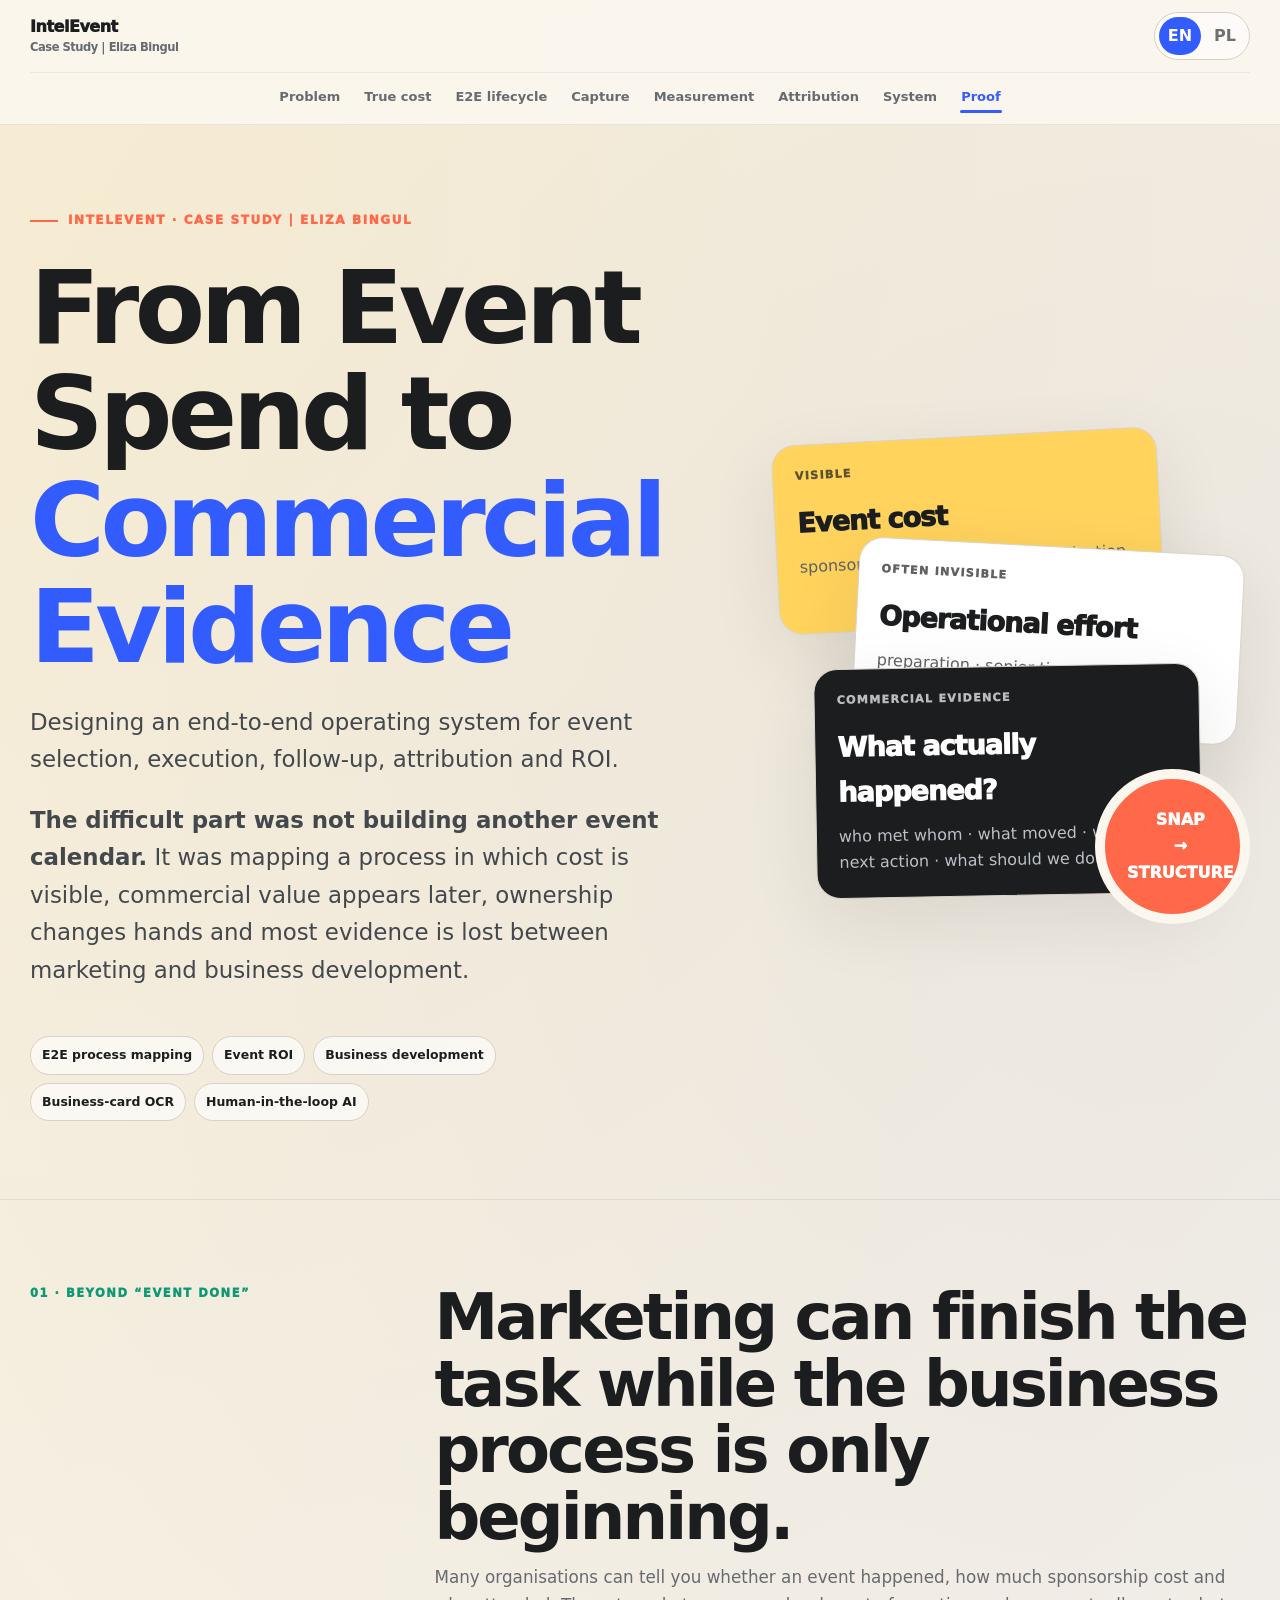
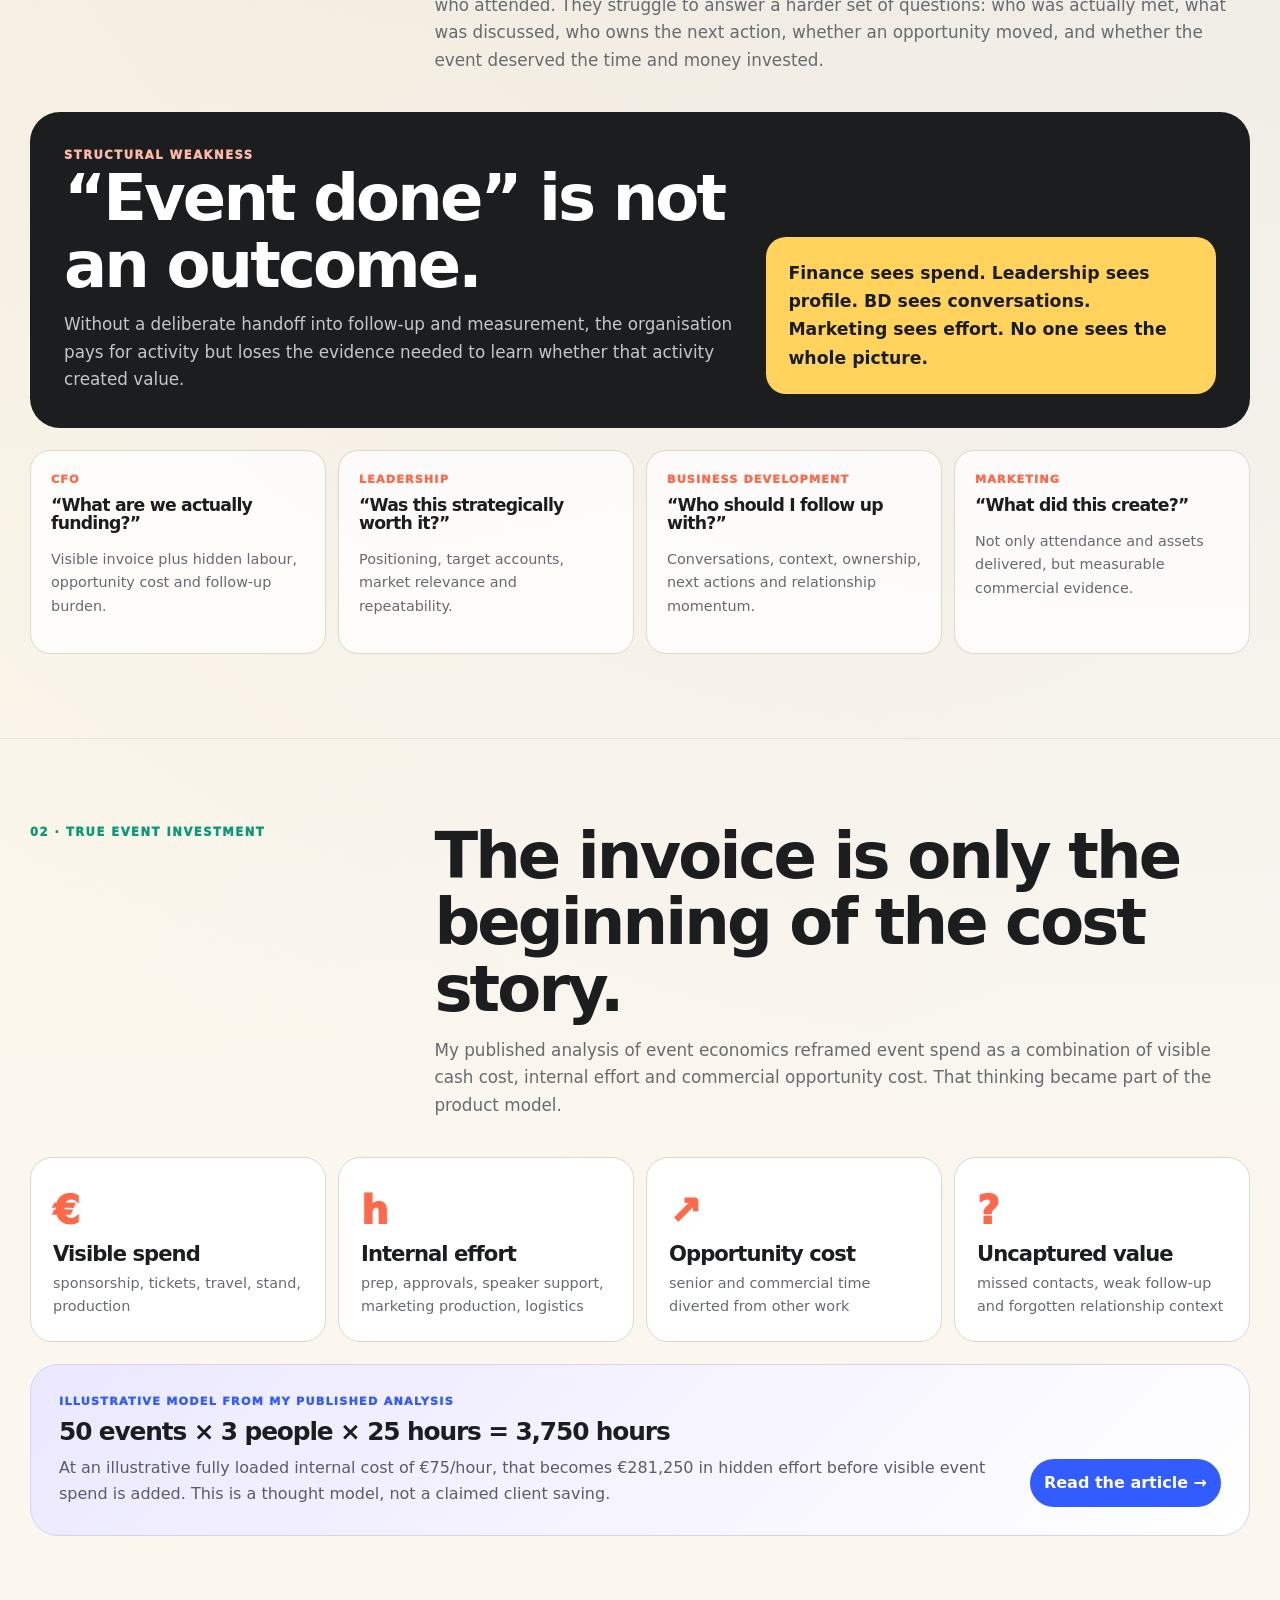
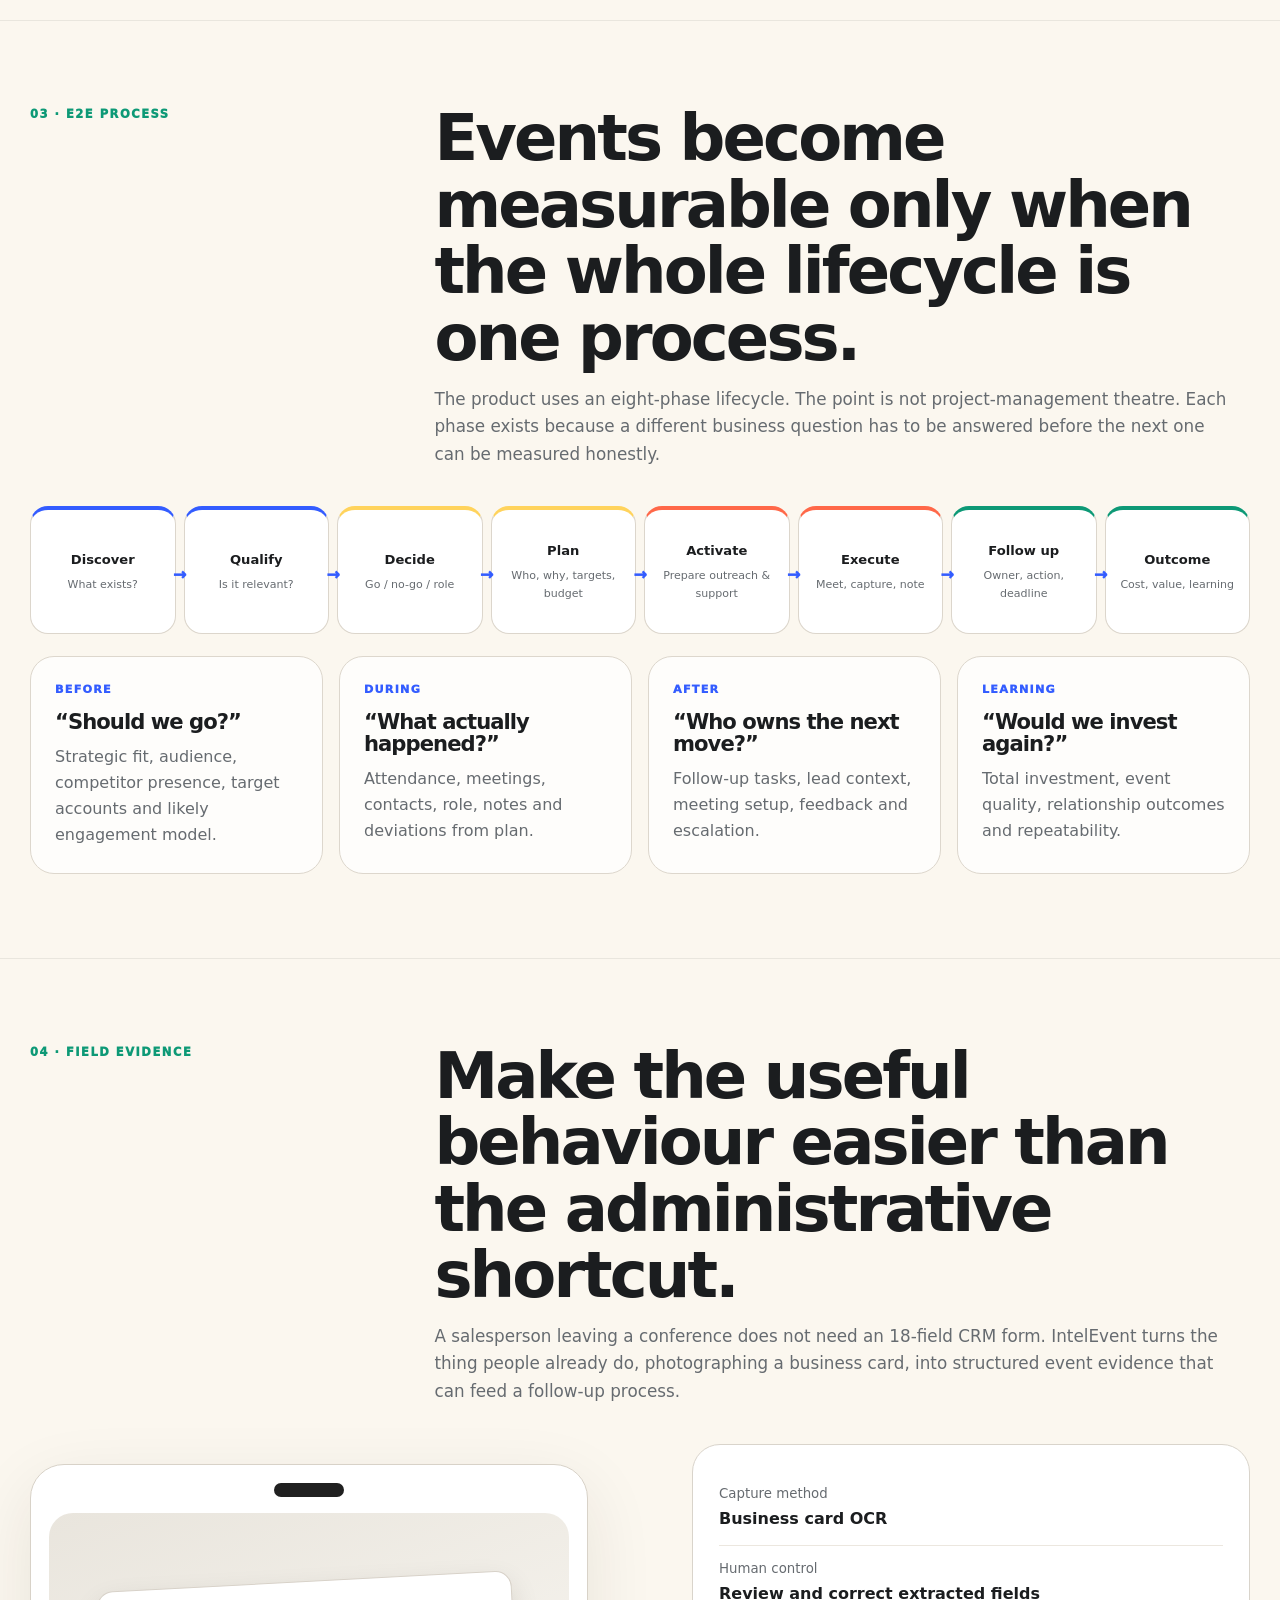
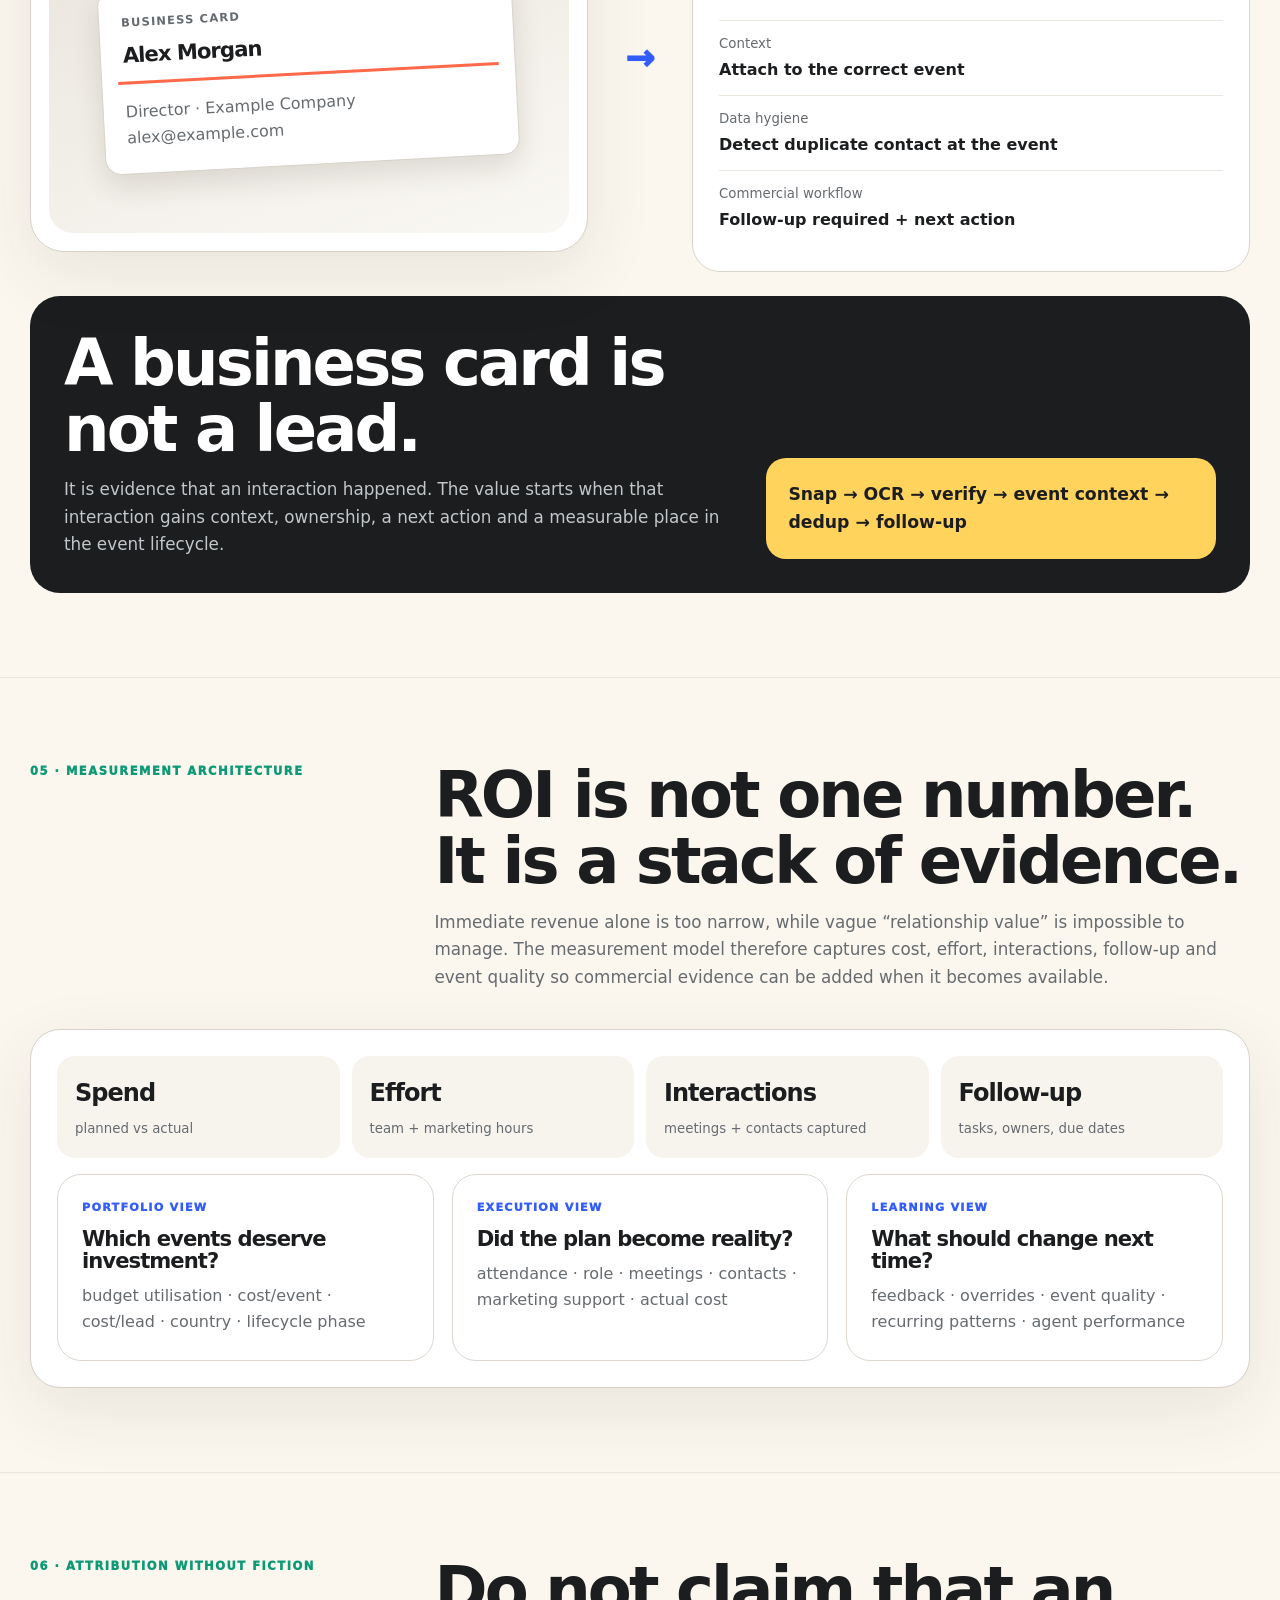
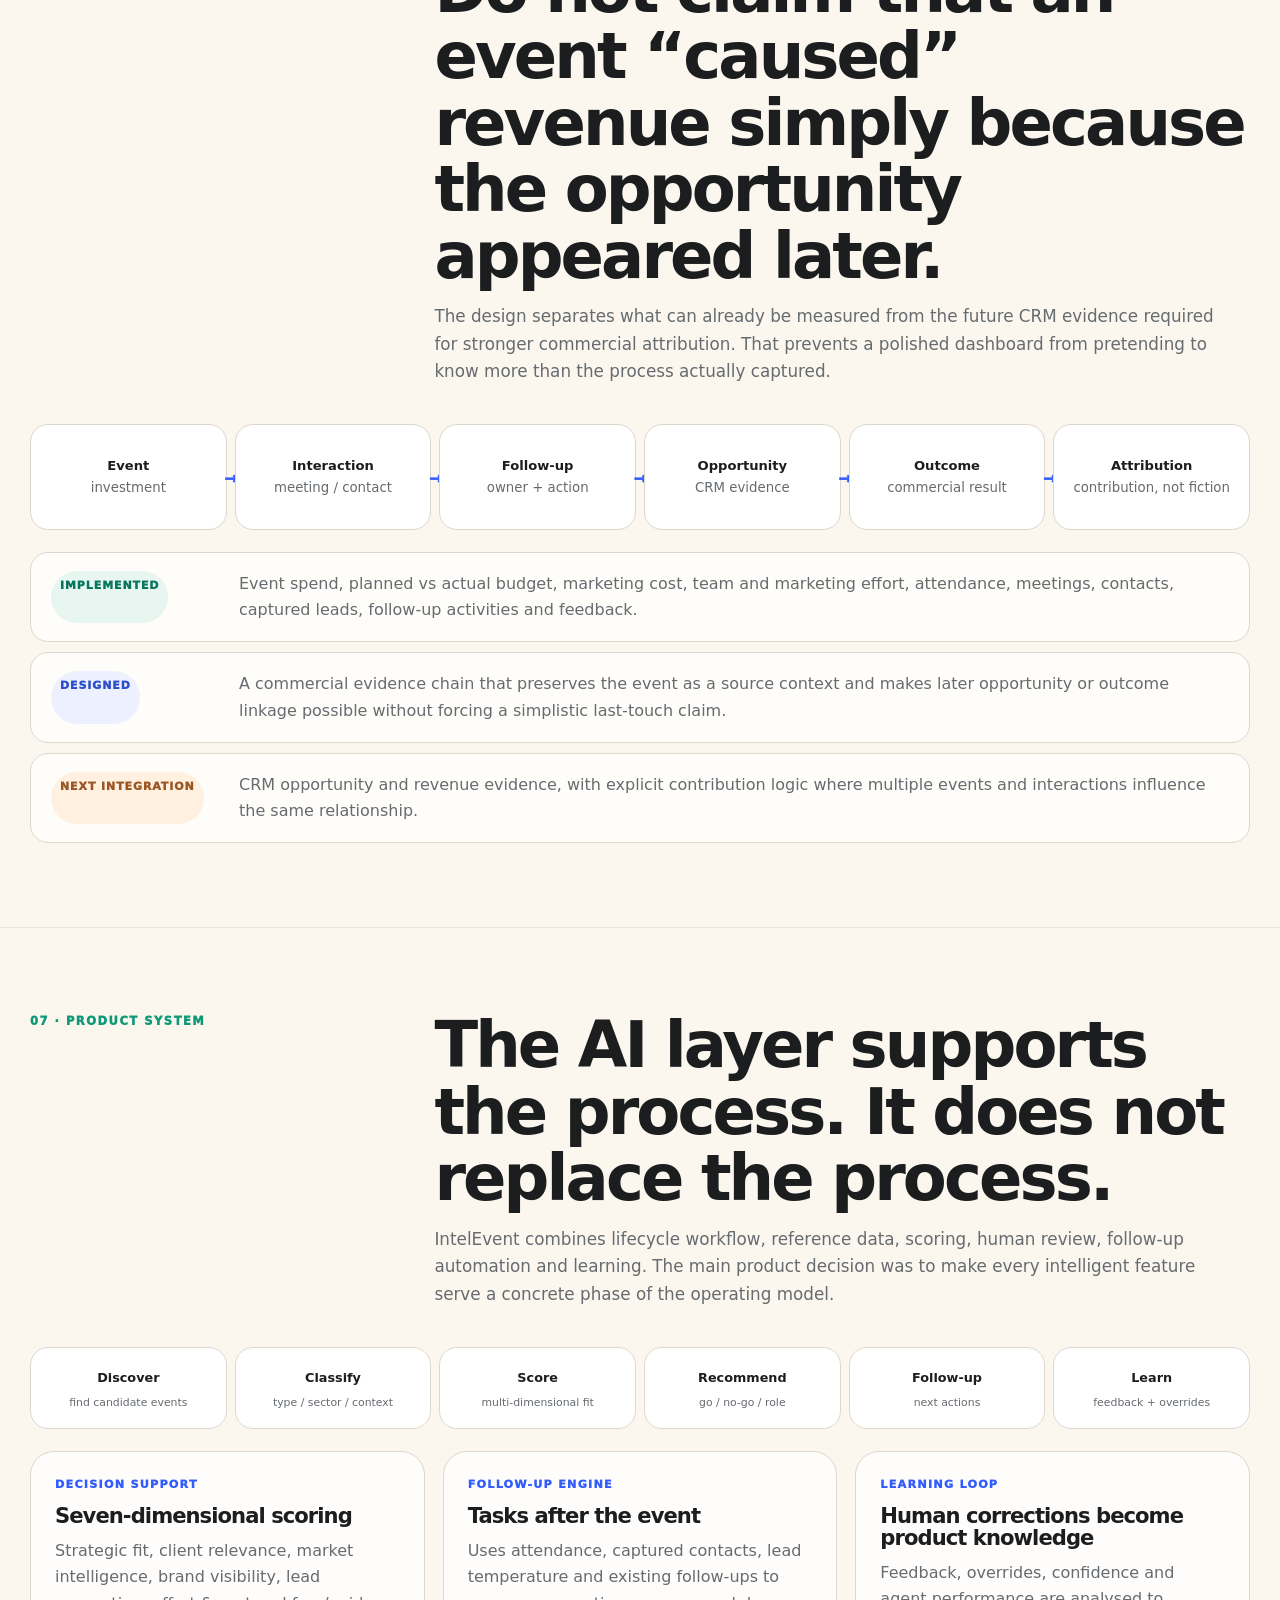
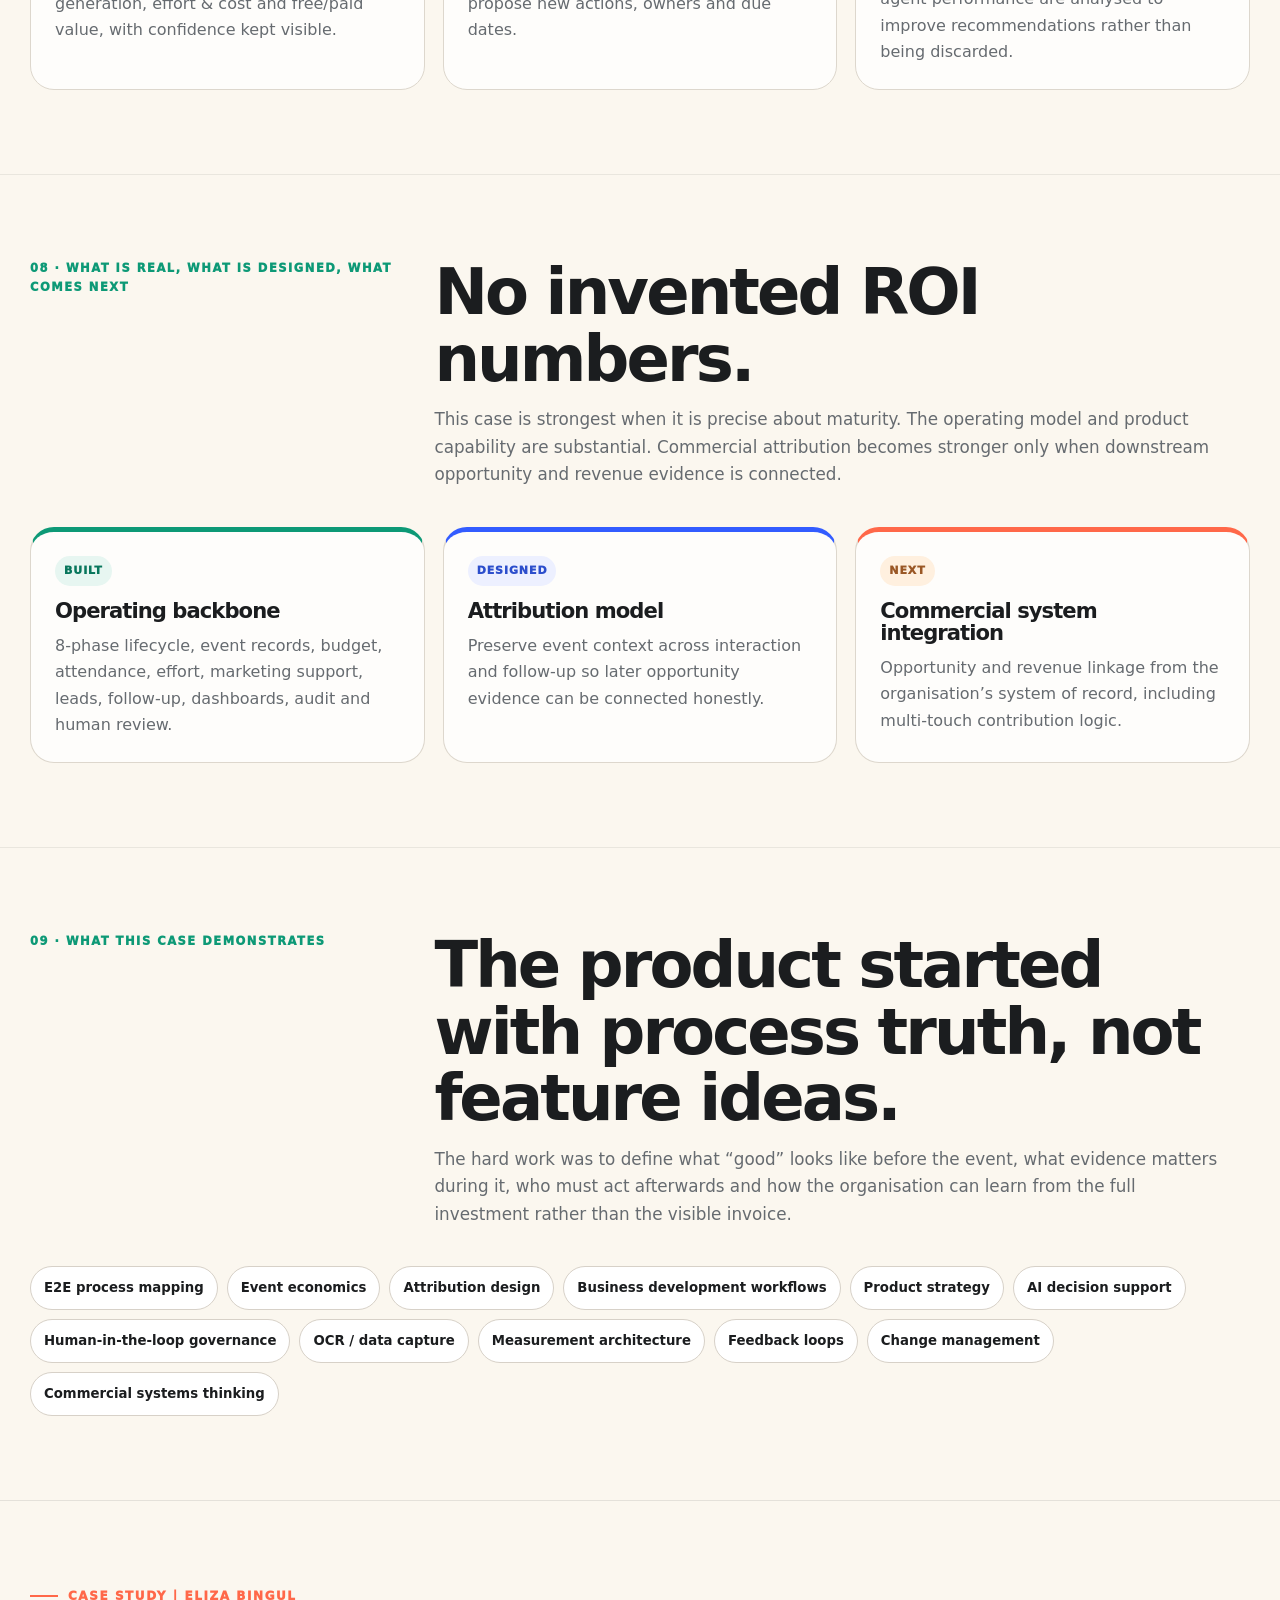
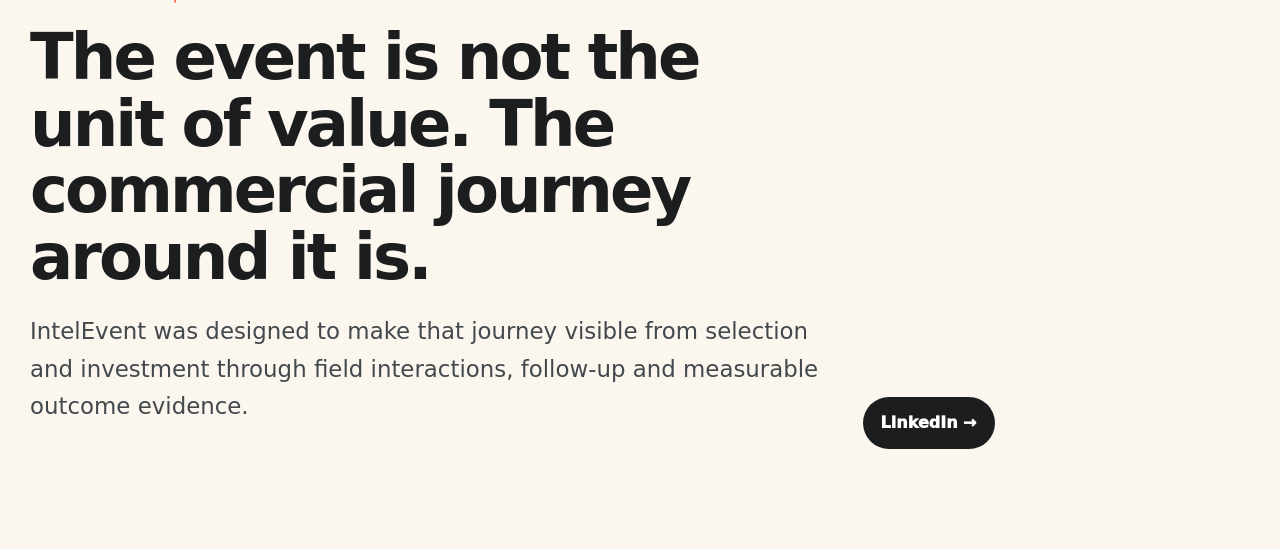
==== commit bbea3aef: "fix: align IntelEvent and Mission Control navigation" ====
--- a/intelevent/index.html
+++ b/intelevent/index.html
@@ -40,4 +40,118 @@
   .articleBox a{justify-self:stretch;text-align:center}
   .footer{padding:56px 0 72px}
 }
-</style></head><body data-lang="en"><div class="progress" id="progress"></div><header class="top"><div class="wrap topbar"><div class="brand">IntelEvent<small>Case Study | Eliza Bingul</small></div><nav class="nav"><a href="#problem" data-section="problem"><span class="en inline">Problem</span><span class="pl inline">Problem</span></a><a href="#cost" data-section="cost"><span class="en inline">True cost</span><span class="pl inline">Pełny koszt</span></a><a href="#lifecycle" data-section="lifecycle"><span class="en inline">E2E lifecycle</span><span class="pl inline">E2E lifecycle</span></a><a href="#capture" data-section="capture"><span class="en inline">Capture</span><span class="pl inline">Capture</span></a><a href="#measurement" data-section="measurement"><span class="en inline">Measurement</span><span class="pl inline">Pomiar</span></a><a href="#attribution" data-section="attribution"><span class="en inline">Attribution</span><span class="pl inline">Atrybucja</span></a><a href="#system" data-section="system"><span class="en inline">System</span><span class="pl inline">System</span></a><a href="#proof" data-section="proof"><span class="en inline">Proof</span><span class="pl inline">Dowód</span></a></nav><div class="lang"><button id="enBtn" class="active" aria-pressed="true">EN</button><button id="plBtn" aria-pressed="false">PL</button></div></div></header><main><section class="hero"><div class="wrap heroGrid"><div class="heroCopy"><div class="eyebrow">IntelEvent · Case Study | Eliza Bingul</div><div class="en"><h1>From Event Spend to <span style="color:var(--blue)">Commercial Evidence</span></h1><p class="lead">Designing an end-to-end operating system for event selection, execution, follow-up, attribution and ROI.</p><p class="lead"><strong>The difficult part was not building another event calendar.</strong> It was mapping a process in which cost is visible, commercial value appears later, ownership changes hands and most evidence is lost between marketing and business development.</p></div><div class="pl"><h1>Od kosztu eventu do <span style="color:var(--blue)">dowodu biznesowego</span></h1><p class="lead">Projekt end-to-end operating system dla wyboru eventów, realizacji, follow-upu, atrybucji i ROI.</p><p class="lead"><strong>Najtrudniejsze nie było zbudowanie kolejnego kalendarza eventowego.</strong> Trudne było zmapowanie procesu, w którym koszt jest widoczny, wartość biznesowa pojawia się później, odpowiedzialność przechodzi między zespołami, a większość dowodów ginie między marketingiem i business developmentem.</p></div><div class="meta"><span class="pill">E2E process mapping</span><span class="pill">Event ROI</span><span class="pill">Business development</span><span class="pill">Business-card OCR</span><span class="pill">Human-in-the-loop AI</span></div></div><div class="heroVisual" aria-hidden="true"><div class="cardStack"><div class="vcard one"><div class="cap">Visible</div><div class="name">Event cost</div><div class="line">sponsorship · tickets · travel · production</div></div><div class="vcard two"><div class="cap">Often invisible</div><div class="name">Operational effort</div><div class="line">preparation · senior time · marketing support · follow-up</div></div><div class="vcard three"><div class="cap">Commercial evidence</div><div class="name">What actually happened?</div><div class="line">who met whom · what moved · who owns next action · what should we do next time</div></div></div><div class="snap">SNAP<br>→<br>STRUCTURE</div></div></div></section><section class="section" id="problem"><div class="wrap"><div class="head"><div><div class="kicker">01 · Beyond “event done”</div></div><div class="en"><h2>Marketing can finish the task while the business process is only beginning.</h2><p>Many organisations can tell you whether an event happened, how much sponsorship cost and who attended. They struggle to answer a harder set of questions: who was actually met, what was discussed, who owns the next action, whether an opportunity moved, and whether the event deserved the time and money invested.</p></div><div class="pl"><h2>Marketing może zakończyć task, podczas gdy proces biznesowy dopiero się zaczyna.</h2><p>Wiele organizacji potrafi powiedzieć, czy event się odbył, ile kosztował sponsorship i kto uczestniczył. Trudniej odpowiedzieć: z kim faktycznie rozmawiano, o czym, kto ma wykonać kolejny krok, czy przesunęła się szansa sprzedażowa i czy event był wart zainwestowanego czasu i pieniędzy.</p></div></div><div class="callout"><div><div class="kicker" style="color:#ffb7a8">Structural weakness</div><div class="en"><h2>“Event done” is not an outcome.</h2><p>Without a deliberate handoff into follow-up and measurement, the organisation pays for activity but loses the evidence needed to learn whether that activity created value.</p></div><div class="pl"><h2>„Event done” nie jest rezultatem.</h2><p>Bez zaprojektowanego handoffu do follow-upu i pomiaru organizacja płaci za aktywność, ale traci dowody potrzebne do oceny, czy ta aktywność rzeczywiście stworzyła wartość.</p></div></div><div class="quote en">Finance sees spend. Leadership sees profile. BD sees conversations. Marketing sees effort. No one sees the whole picture.</div><div class="quote pl">Finanse widzą koszt. Leadership widzi widoczność. BD widzi rozmowy. Marketing widzi wysiłek. Nikt nie widzi całości.</div></div><div class="stakeholders" style="margin-top:22px"><article class="stake"><div class="role">CFO</div><h3>“What are we actually funding?”</h3><p>Visible invoice plus hidden labour, opportunity cost and follow-up burden.</p></article><article class="stake"><div class="role">Leadership</div><h3>“Was this strategically worth it?”</h3><p>Positioning, target accounts, market relevance and repeatability.</p></article><article class="stake"><div class="role">Business development</div><h3>“Who should I follow up with?”</h3><p>Conversations, context, ownership, next actions and relationship momentum.</p></article><article class="stake"><div class="role">Marketing</div><h3>“What did this create?”</h3><p>Not only attendance and assets delivered, but measurable commercial evidence.</p></article></div></div></section><section class="section" id="cost"><div class="wrap"><div class="head"><div><div class="kicker">02 · True event investment</div></div><div class="en"><h2>The invoice is only the beginning of the cost story.</h2><p>My published analysis of event economics reframed event spend as a combination of visible cash cost, internal effort and commercial opportunity cost. That thinking became part of the product model.</p></div><div class="pl"><h2>Faktura jest dopiero początkiem historii kosztu.</h2><p>W opublikowanej analizie ekonomiki eventów ujęłam koszt jako połączenie widocznego wydatku, wewnętrznego nakładu pracy i kosztu alternatywnego. Ten sposób myślenia stał się częścią modelu produktu.</p></div></div><div class="costGrid"><div class="cost"><div class="n">€</div><h3 class="en">Visible spend</h3><h3 class="pl">Widoczny koszt</h3><p>sponsorship, tickets, travel, stand, production</p></div><div class="cost"><div class="n">h</div><h3 class="en">Internal effort</h3><h3 class="pl">Nakład pracy</h3><p>prep, approvals, speaker support, marketing production, logistics</p></div><div class="cost"><div class="n">↗</div><h3 class="en">Opportunity cost</h3><h3 class="pl">Koszt alternatywny</h3><p>senior and commercial time diverted from other work</p></div><div class="cost"><div class="n">?</div><h3 class="en">Uncaptured value</h3><h3 class="pl">Utracona wartość</h3><p>missed contacts, weak follow-up and forgotten relationship context</p></div></div><div class="articleBox" style="margin-top:22px"><div><div class="mini" style="font-size:.7rem;font-weight:950;letter-spacing:.11em;text-transform:uppercase;color:var(--blue)">Illustrative model from my published analysis</div><h3 style="font-size:1.55rem;margin-top:8px">50 events × 3 people × 25 hours = 3,750 hours</h3><p class="en">At an illustrative fully loaded internal cost of €75/hour, that becomes €281,250 in hidden effort before visible event spend is added. This is a thought model, not a claimed client saving.</p><p class="pl">Przy ilustracyjnym pełnym koszcie €75/godz. daje to €281 250 ukrytego nakładu, zanim dodamy widoczne wydatki eventowe. To model myślowy, nie deklarowany wynik klienta.</p></div><a href="https://www.linkedin.com/pulse/hidden-cost-events-eliza-bingul-g6vuf" target="_blank" rel="noopener noreferrer">Read the article →</a></div></div></section><section class="section" id="lifecycle"><div class="wrap"><div class="head"><div><div class="kicker">03 · E2E process</div></div><div class="en"><h2>Events become measurable only when the whole lifecycle is one process.</h2><p>The product uses an eight-phase lifecycle. The point is not project-management theatre. Each phase exists because a different business question has to be answered before the next one can be measured honestly.</p></div><div class="pl"><h2>Event staje się mierzalny dopiero wtedy, gdy cały lifecycle jest jednym procesem.</h2><p>Produkt wykorzystuje ośmiofazowy lifecycle. Nie chodzi o dodatkową warstwę project managementu. Każda faza istnieje dlatego, że przed przejściem dalej trzeba odpowiedzieć na inne pytanie biznesowe.</p></div></div><div class="lifecycle"><div class="phase"><b>Discover</b><small>What exists?</small></div><div class="phase"><b>Qualify</b><small>Is it relevant?</small></div><div class="phase"><b>Decide</b><small>Go / no-go / role</small></div><div class="phase"><b>Plan</b><small>Who, why, targets, budget</small></div><div class="phase"><b>Activate</b><small>Prepare outreach & support</small></div><div class="phase"><b>Execute</b><small>Meet, capture, note</small></div><div class="phase"><b>Follow up</b><small>Owner, action, deadline</small></div><div class="phase"><b>Outcome</b><small>Cost, value, learning</small></div></div><div class="g4" style="margin-top:22px"><article class="card"><div class="mini">Before</div><h3 class="en">“Should we go?”</h3><h3 class="pl">„Czy jedziemy?”</h3><p class="en">Strategic fit, audience, competitor presence, target accounts and likely engagement model.</p><p class="pl">Strategic fit, audience, obecność konkurencji, target accounts i możliwy model uczestnictwa.</p></article><article class="card"><div class="mini">During</div><h3 class="en">“What actually happened?”</h3><h3 class="pl">„Co się faktycznie wydarzyło?”</h3><p class="en">Attendance, meetings, contacts, role, notes and deviations from plan.</p><p class="pl">Uczestnictwo, spotkania, kontakty, rola, notatki i odchylenia od planu.</p></article><article class="card"><div class="mini">After</div><h3 class="en">“Who owns the next move?”</h3><h3 class="pl">„Kto robi kolejny krok?”</h3><p class="en">Follow-up tasks, lead context, meeting setup, feedback and escalation.</p><p class="pl">Follow-up tasks, kontekst kontaktu, kolejne spotkania, feedback i eskalacja.</p></article><article class="card"><div class="mini">Learning</div><h3 class="en">“Would we invest again?”</h3><h3 class="pl">„Czy zainwestujemy ponownie?”</h3><p class="en">Total investment, event quality, relationship outcomes and repeatability.</p><p class="pl">Całkowita inwestycja, jakość eventu, rezultaty relacyjne i powtarzalność.</p></article></div></div></section><section class="section" id="capture"><div class="wrap"><div class="head"><div><div class="kicker">04 · Field evidence</div></div><div class="en"><h2>Make the useful behaviour easier than the administrative shortcut.</h2><p>A salesperson leaving a conference does not need an 18-field CRM form. IntelEvent turns the thing people already do, photographing a business card, into structured event evidence that can feed a follow-up process.</p></div><div class="pl"><h2>Użyteczne zachowanie musi być łatwiejsze niż administracyjny skrót.</h2><p>Sprzedawca wychodzący z konferencji nie potrzebuje formularza CRM z 18 polami. IntelEvent zamienia coś, co ludzie i tak robią, zdjęcie wizytówki, w ustrukturyzowany dowód interakcji, który może zasilić follow-up.</p></div></div><div class="capture"><div class="phone"><div class="phoneTop"></div><div class="camera"><div class="businesscard"><div style="font-size:.72rem;text-transform:uppercase;letter-spacing:.1em;color:var(--muted);font-weight:900">Business card</div><h3 style="margin-top:12px">Alex Morgan</h3><div class="scanline"></div><div style="color:var(--muted)">Director · Example Company<br>alex@example.com</div></div></div></div><div class="arrow">→</div><div class="result"><div class="row"><small>Capture method</small><b>Business card OCR</b></div><div class="row"><small>Human control</small><b>Review and correct extracted fields</b></div><div class="row"><small>Context</small><b>Attach to the correct event</b></div><div class="row"><small>Data hygiene</small><b>Detect duplicate contact at the event</b></div><div class="row"><small>Commercial workflow</small><b>Follow-up required + next action</b></div></div></div><div class="callout" style="margin-top:24px"><div><div class="en"><h2>A business card is not a lead.</h2><p>It is evidence that an interaction happened. The value starts when that interaction gains context, ownership, a next action and a measurable place in the event lifecycle.</p></div><div class="pl"><h2>Wizytówka nie jest leadem.</h2><p>Jest dowodem, że interakcja się wydarzyła. Wartość zaczyna się wtedy, gdy interakcja otrzymuje kontekst, właściciela, kolejny krok i mierzalne miejsce w lifecycle eventu.</p></div></div><div class="quote">Snap → OCR → verify → event context → dedup → follow-up</div></div></div></section><section class="section" id="measurement"><div class="wrap"><div class="head"><div><div class="kicker">05 · Measurement architecture</div></div><div class="en"><h2>ROI is not one number. It is a stack of evidence.</h2><p>Immediate revenue alone is too narrow, while vague “relationship value” is impossible to manage. The measurement model therefore captures cost, effort, interactions, follow-up and event quality so commercial evidence can be added when it becomes available.</p></div><div class="pl"><h2>ROI nie jest jedną liczbą. To stos dowodów.</h2><p>Natychmiastowy przychód jest zbyt wąską miarą, ale ogólna „wartość relacji” jest niemożliwa do zarządzania. Model pomiarowy łączy więc koszt, nakład pracy, interakcje, follow-up i jakość eventu, a dowód biznesowy może zostać dołączony później.</p></div></div><div class="metricBoard"><div class="metricTop"><div class="metric"><b>Spend</b><small>planned vs actual</small></div><div class="metric"><b>Effort</b><small>team + marketing hours</small></div><div class="metric"><b>Interactions</b><small>meetings + contacts captured</small></div><div class="metric"><b>Follow-up</b><small>tasks, owners, due dates</small></div></div><div class="g3" style="margin-top:16px"><article class="card"><div class="mini">Portfolio view</div><h3 class="en">Which events deserve investment?</h3><h3 class="pl">Które eventy zasługują na inwestycję?</h3><p>budget utilisation · cost/event · cost/lead · country · lifecycle phase</p></article><article class="card"><div class="mini">Execution view</div><h3 class="en">Did the plan become reality?</h3><h3 class="pl">Czy plan stał się rzeczywistością?</h3><p>attendance · role · meetings · contacts · marketing support · actual cost</p></article><article class="card"><div class="mini">Learning view</div><h3 class="en">What should change next time?</h3><h3 class="pl">Co zmienić następnym razem?</h3><p>feedback · overrides · event quality · recurring patterns · agent performance</p></article></div></div></div></section><section class="section" id="attribution"><div class="wrap"><div class="head"><div><div class="kicker">06 · Attribution without fiction</div></div><div class="en"><h2>Do not claim that an event “caused” revenue simply because the opportunity appeared later.</h2><p>The design separates what can already be measured from the future CRM evidence required for stronger commercial attribution. That prevents a polished dashboard from pretending to know more than the process actually captured.</p></div><div class="pl"><h2>Nie można uznać, że event „spowodował” przychód tylko dlatego, że opportunity pojawiło się później.</h2><p>Projekt oddziela to, co można już zmierzyć, od dowodów CRM potrzebnych do silniejszej atrybucji biznesowej. Dzięki temu dashboard nie udaje, że wie więcej niż faktycznie zarejestrował proces.</p></div></div><div class="pipeline"><div class="node"><b>Event</b><small>investment</small></div><div class="node"><b>Interaction</b><small>meeting / contact</small></div><div class="node"><b>Follow-up</b><small>owner + action</small></div><div class="node"><b>Opportunity</b><small>CRM evidence</small></div><div class="node"><b>Outcome</b><small>commercial result</small></div><div class="node"><b>Attribution</b><small>contribution, not fiction</small></div></div><div style="margin-top:22px"><div class="evidence"><span class="status built">Implemented</span><p class="en">Event spend, planned vs actual budget, marketing cost, team and marketing effort, attendance, meetings, contacts, captured leads, follow-up activities and feedback.</p><p class="pl">Koszt eventu, budżet planowany vs actual, koszt marketingu, czas zespołu i marketingu, uczestnictwo, spotkania, kontakty, captured leads, follow-up activities i feedback.</p></div><div class="evidence"><span class="status design">Designed</span><p class="en">A commercial evidence chain that preserves the event as a source context and makes later opportunity or outcome linkage possible without forcing a simplistic last-touch claim.</p><p class="pl">Łańcuch dowodowy, który zachowuje event jako kontekst źródłowy i pozwala później połączyć opportunity lub outcome bez upraszczającej last-touch attribution.</p></div><div class="evidence"><span class="status next">Next integration</span><p class="en">CRM opportunity and revenue evidence, with explicit contribution logic where multiple events and interactions influence the same relationship.</p><p class="pl">Dowody opportunity i revenue z CRM, z jawną logiką contribution tam, gdzie na tę samą relację wpływa wiele eventów i interakcji.</p></div></div></div></section><section class="section" id="system"><div class="wrap"><div class="head"><div><div class="kicker">07 · Product system</div></div><div class="en"><h2>The AI layer supports the process. It does not replace the process.</h2><p>IntelEvent combines lifecycle workflow, reference data, scoring, human review, follow-up automation and learning. The main product decision was to make every intelligent feature serve a concrete phase of the operating model.</p></div><div class="pl"><h2>Warstwa AI wspiera proces. Nie zastępuje procesu.</h2><p>IntelEvent łączy lifecycle workflow, reference data, scoring, human review, follow-up automation i learning. Kluczową decyzją produktową było przypisanie każdej inteligentnej funkcji do konkretnej fazy modelu działania.</p></div></div><div class="agentStrip"><div class="agent"><b>Discover</b><small>find candidate events</small></div><div class="agent"><b>Classify</b><small>type / sector / context</small></div><div class="agent"><b>Score</b><small>multi-dimensional fit</small></div><div class="agent"><b>Recommend</b><small>go / no-go / role</small></div><div class="agent"><b>Follow-up</b><small>next actions</small></div><div class="agent"><b>Learn</b><small>feedback + overrides</small></div></div><div class="g3" style="margin-top:22px"><article class="card"><div class="mini">Decision support</div><h3 class="en">Seven-dimensional scoring</h3><h3 class="pl">Wielowymiarowy scoring</h3><p class="en">Strategic fit, client relevance, market intelligence, brand visibility, lead generation, effort & cost and free/paid value, with confidence kept visible.</p><p class="pl">Strategic fit, client relevance, market intelligence, brand visibility, lead generation, effort & cost i free/paid value, z widocznym confidence.</p></article><article class="card"><div class="mini">Follow-up engine</div><h3 class="en">Tasks after the event</h3><h3 class="pl">Taski po evencie</h3><p class="en">Uses attendance, captured contacts, lead temperature and existing follow-ups to propose new actions, owners and due dates.</p><p class="pl">Wykorzystuje uczestnictwo, captured contacts, temperaturę leada i istniejące follow-upy do proponowania nowych działań, właścicieli i terminów.</p></article><article class="card"><div class="mini">Learning loop</div><h3 class="en">Human corrections become product knowledge</h3><h3 class="pl">Korekty ludzi stają się wiedzą produktu</h3><p class="en">Feedback, overrides, confidence and agent performance are analysed to improve recommendations rather than being discarded.</p><p class="pl">Feedback, overrides, confidence i wydajność agentów są analizowane, aby ulepszać rekomendacje zamiast znikać po pojedynczej decyzji.</p></article></div></div></section><section class="section" id="proof"><div class="wrap"><div class="head"><div><div class="kicker">08 · What is real, what is designed, what comes next</div></div><div class="en"><h2>No invented ROI numbers.</h2><p>This case is strongest when it is precise about maturity. The operating model and product capability are substantial. Commercial attribution becomes stronger only when downstream opportunity and revenue evidence is connected.</p></div><div class="pl"><h2>Bez wymyślonych liczb ROI.</h2><p>To case study jest najmocniejsze wtedy, gdy precyzyjnie pokazuje poziom dojrzałości. Model działania i produkt są rozbudowane. Atrybucja biznesowa staje się silniejsza dopiero po podłączeniu downstream opportunity i revenue evidence.</p></div></div><div class="g3"><article class="card" style="border-top:5px solid var(--green)"><span class="status built">Built</span><h3 style="margin-top:14px">Operating backbone</h3><p>8-phase lifecycle, event records, budget, attendance, effort, marketing support, leads, follow-up, dashboards, audit and human review.</p></article><article class="card" style="border-top:5px solid var(--blue)"><span class="status design">Designed</span><h3 style="margin-top:14px">Attribution model</h3><p>Preserve event context across interaction and follow-up so later opportunity evidence can be connected honestly.</p></article><article class="card" style="border-top:5px solid var(--coral)"><span class="status next">Next</span><h3 style="margin-top:14px">Commercial system integration</h3><p>Opportunity and revenue linkage from the organisation’s system of record, including multi-touch contribution logic.</p></article></div></div></section><section class="section" id="learn"><div class="wrap"><div class="head"><div><div class="kicker">09 · What this case demonstrates</div></div><div class="en"><h2>The product started with process truth, not feature ideas.</h2><p>The hard work was to define what “good” looks like before the event, what evidence matters during it, who must act afterwards and how the organisation can learn from the full investment rather than the visible invoice.</p></div><div class="pl"><h2>Produkt zaczął się od prawdy o procesie, nie od listy feature’ów.</h2><p>Najtrudniejsze było określenie, co znaczy „dobrze” przed eventem, jakie dowody mają znaczenie w trakcie, kto ma działać po nim i jak organizacja może uczyć się na podstawie całej inwestycji, a nie tylko widocznej faktury.</p></div></div><div class="skills"><span class="skill">E2E process mapping</span><span class="skill">Event economics</span><span class="skill">Attribution design</span><span class="skill">Business development workflows</span><span class="skill">Product strategy</span><span class="skill">AI decision support</span><span class="skill">Human-in-the-loop governance</span><span class="skill">OCR / data capture</span><span class="skill">Measurement architecture</span><span class="skill">Feedback loops</span><span class="skill">Change management</span><span class="skill">Commercial systems thinking</span></div></div></section></main><footer class="footer"><div class="wrap foot"><div><div class="eyebrow">Case Study | Eliza Bingul</div><div class="en"><h2 style="margin-top:18px">The event is not the unit of value. The commercial journey around it is.</h2><p class="lead">IntelEvent was designed to make that journey visible from selection and investment through field interactions, follow-up and measurable outcome evidence.</p></div><div class="pl"><h2 style="margin-top:18px">Jednostką wartości nie jest sam event. Jest nią cała ścieżka biznesowa wokół niego.</h2><p class="lead">IntelEvent został zaprojektowany tak, aby pokazać tę ścieżkę od wyboru i inwestycji, przez interakcje w terenie i follow-up, aż po mierzalny dowód rezultatu.</p></div></div><div><a class="cta" href="https://www.linkedin.com/in/elizabingul/" target="_blank" rel="noopener noreferrer">LinkedIn →</a></div></div></footer><script>(()=>{const body=document.body,en=document.getElementById('enBtn'),pl=document.getElementById('plBtn');const setLang=lang=>{body.dataset.lang=lang;document.documentElement.lang=lang;en.classList.toggle('active',lang==='en');pl.classList.toggle('active',lang==='pl');en.setAttribute('aria-pressed',String(lang==='en'));pl.setAttribute('aria-pressed',String(lang==='pl'));localStorage.setItem('intelevent-lang',lang)};en.addEventListener('click',()=>setLang('en'));pl.addEventListener('click',()=>setLang('pl'));const saved=localStorage.getItem('intelevent-lang');if(saved==='pl')setLang('pl');const nav=[...document.querySelectorAll('[data-section]')],sections=nav.map(a=>document.getElementById(a.dataset.section)).filter(Boolean);if('IntersectionObserver'in window){const io=new IntersectionObserver(entries=>{const top=entries.filter(e=>e.isIntersecting).sort((a,b)=>b.intersectionRatio-a.intersectionRatio)[0];if(top)nav.forEach(a=>a.classList.toggle('active',a.dataset.section===top.target.id))},{rootMargin:'-24% 0px -62% 0px',threshold:[0,.2,.5]});sections.forEach(s=>io.observe(s))}const progress=document.getElementById('progress');const update=()=>{const max=document.documentElement.scrollHeight-innerHeight;progress.style.width=(max>0?Math.min(100,scrollY/max*100):0)+'%'};addEventListener('scroll',update,{passive:true});update()})();</script></body></html>+</style>
+<style id="shared-case-nav-2026-09-15">
+/* Shared two-row case-study navigation, aligned with the DietoLab case-study pattern. */
+.shared-case-topbar{
+  display:grid!important;
+  grid-template-columns:minmax(0,1fr) auto!important;
+  grid-template-rows:auto auto!important;
+  column-gap:18px!important;
+  row-gap:0!important;
+  align-items:center!important;
+  min-height:0!important;
+  padding:12px 0 0!important;
+}
+.shared-case-topbar>.brand{
+  grid-column:1!important;
+  grid-row:1!important;
+  align-self:center!important;
+  padding:0 0 12px!important;
+  white-space:normal!important;
+  line-height:1.12!important;
+}
+.shared-case-topbar>.brand small{
+  display:block!important;
+  margin-top:5px!important;
+  font-size:.72rem!important;
+  line-height:1.2!important;
+}
+.shared-case-lang{
+  grid-column:2!important;
+  grid-row:1!important;
+  justify-self:end!important;
+  align-self:center!important;
+  margin:0 0 12px!important;
+}
+.shared-case-nav{
+  grid-column:1/-1!important;
+  grid-row:2!important;
+  width:100%!important;
+  min-height:52px!important;
+  display:flex!important;
+  align-items:center!important;
+  justify-content:center!important;
+  gap:2px!important;
+  padding:6px 0!important;
+  margin:0!important;
+  border-top:1px solid rgba(90,100,105,.10)!important;
+  overflow-x:auto!important;
+  overflow-y:hidden!important;
+  white-space:nowrap!important;
+  scrollbar-width:none!important;
+  -webkit-overflow-scrolling:touch!important;
+  overscroll-behavior-x:contain!important;
+}
+.shared-case-nav::-webkit-scrollbar{display:none!important}
+.shared-case-nav a{
+  position:relative!important;
+  display:inline-flex!important;
+  align-items:center!important;
+  justify-content:center!important;
+  flex:0 0 auto!important;
+  padding:9px 11px 11px!important;
+  border-radius:8px!important;
+  background:transparent!important;
+  color:var(--muted)!important;
+  font-size:13px!important;
+  font-weight:750!important;
+  line-height:1.15!important;
+  text-decoration:none!important;
+  box-shadow:none!important;
+  transition:color .16s ease,background-color .16s ease!important;
+}
+.shared-case-nav a:hover{
+  color:var(--blue)!important;
+  background:rgba(36,93,255,.07)!important;
+}
+.shared-case-nav a.active{
+  color:var(--blue)!important;
+  background:transparent!important;
+  font-weight:900!important;
+  box-shadow:none!important;
+}
+.shared-case-nav a.active:after{
+  content:""!important;
+  position:absolute!important;
+  left:16%!important;
+  right:16%!important;
+  bottom:3px!important;
+  height:3px!important;
+  border-radius:999px!important;
+  background:var(--blue)!important;
+}
+@media(max-width:1060px){
+  .shared-case-topbar{padding-top:10px!important}
+  .shared-case-nav{justify-content:flex-start!important}
+}
+@media(max-width:760px){
+  .shared-case-topbar{
+    grid-template-columns:minmax(0,1fr) auto!important;
+    gap:0 10px!important;
+    padding:10px 0 0!important;
+  }
+  .shared-case-topbar>.brand{padding-bottom:10px!important;font-size:1.05rem!important}
+  .shared-case-topbar>.brand small{font-size:.68rem!important}
+  .shared-case-lang{margin-bottom:10px!important}
+  .shared-case-nav{
+    min-height:50px!important;
+    justify-content:flex-start!important;
+    padding:5px 0!important;
+  }
+  .shared-case-nav a{font-size:12.25px!important;padding:8px 10px 10px!important}
+}
+</style>
+
+</head><body data-lang="en"><div class="progress" id="progress"></div><header class="top"><div class="wrap topbar shared-case-topbar"><div class="brand">IntelEvent<small>Case Study | Eliza Bingul</small></div><nav class="nav shared-case-nav"><a href="#problem" data-section="problem"><span class="en inline">Problem</span><span class="pl inline">Problem</span></a><a href="#cost" data-section="cost"><span class="en inline">True cost</span><span class="pl inline">Pełny koszt</span></a><a href="#lifecycle" data-section="lifecycle"><span class="en inline">E2E lifecycle</span><span class="pl inline">E2E lifecycle</span></a><a href="#capture" data-section="capture"><span class="en inline">Capture</span><span class="pl inline">Capture</span></a><a href="#measurement" data-section="measurement"><span class="en inline">Measurement</span><span class="pl inline">Pomiar</span></a><a href="#attribution" data-section="attribution"><span class="en inline">Attribution</span><span class="pl inline">Atrybucja</span></a><a href="#system" data-section="system"><span class="en inline">System</span><span class="pl inline">System</span></a><a href="#proof" data-section="proof"><span class="en inline">Proof</span><span class="pl inline">Dowód</span></a></nav><div class="lang shared-case-lang"><button id="enBtn" class="active" aria-pressed="true">EN</button><button id="plBtn" aria-pressed="false">PL</button></div></div></header><main><section class="hero"><div class="wrap heroGrid"><div class="heroCopy"><div class="eyebrow">IntelEvent · Case Study | Eliza Bingul</div><div class="en"><h1>From Event Spend to <span style="color:var(--blue)">Commercial Evidence</span></h1><p class="lead">Designing an end-to-end operating system for event selection, execution, follow-up, attribution and ROI.</p><p class="lead"><strong>The difficult part was not building another event calendar.</strong> It was mapping a process in which cost is visible, commercial value appears later, ownership changes hands and most evidence is lost between marketing and business development.</p></div><div class="pl"><h1>Od kosztu eventu do <span style="color:var(--blue)">dowodu biznesowego</span></h1><p class="lead">Projekt end-to-end operating system dla wyboru eventów, realizacji, follow-upu, atrybucji i ROI.</p><p class="lead"><strong>Najtrudniejsze nie było zbudowanie kolejnego kalendarza eventowego.</strong> Trudne było zmapowanie procesu, w którym koszt jest widoczny, wartość biznesowa pojawia się później, odpowiedzialność przechodzi między zespołami, a większość dowodów ginie między marketingiem i business developmentem.</p></div><div class="meta"><span class="pill">E2E process mapping</span><span class="pill">Event ROI</span><span class="pill">Business development</span><span class="pill">Business-card OCR</span><span class="pill">Human-in-the-loop AI</span></div></div><div class="heroVisual" aria-hidden="true"><div class="cardStack"><div class="vcard one"><div class="cap">Visible</div><div class="name">Event cost</div><div class="line">sponsorship · tickets · travel · production</div></div><div class="vcard two"><div class="cap">Often invisible</div><div class="name">Operational effort</div><div class="line">preparation · senior time · marketing support · follow-up</div></div><div class="vcard three"><div class="cap">Commercial evidence</div><div class="name">What actually happened?</div><div class="line">who met whom · what moved · who owns next action · what should we do next time</div></div></div><div class="snap">SNAP<br>→<br>STRUCTURE</div></div></div></section><section class="section" id="problem"><div class="wrap"><div class="head"><div><div class="kicker">01 · Beyond “event done”</div></div><div class="en"><h2>Marketing can finish the task while the business process is only beginning.</h2><p>Many organisations can tell you whether an event happened, how much sponsorship cost and who attended. They struggle to answer a harder set of questions: who was actually met, what was discussed, who owns the next action, whether an opportunity moved, and whether the event deserved the time and money invested.</p></div><div class="pl"><h2>Marketing może zakończyć task, podczas gdy proces biznesowy dopiero się zaczyna.</h2><p>Wiele organizacji potrafi powiedzieć, czy event się odbył, ile kosztował sponsorship i kto uczestniczył. Trudniej odpowiedzieć: z kim faktycznie rozmawiano, o czym, kto ma wykonać kolejny krok, czy przesunęła się szansa sprzedażowa i czy event był wart zainwestowanego czasu i pieniędzy.</p></div></div><div class="callout"><div><div class="kicker" style="color:#ffb7a8">Structural weakness</div><div class="en"><h2>“Event done” is not an outcome.</h2><p>Without a deliberate handoff into follow-up and measurement, the organisation pays for activity but loses the evidence needed to learn whether that activity created value.</p></div><div class="pl"><h2>„Event done” nie jest rezultatem.</h2><p>Bez zaprojektowanego handoffu do follow-upu i pomiaru organizacja płaci za aktywność, ale traci dowody potrzebne do oceny, czy ta aktywność rzeczywiście stworzyła wartość.</p></div></div><div class="quote en">Finance sees spend. Leadership sees profile. BD sees conversations. Marketing sees effort. No one sees the whole picture.</div><div class="quote pl">Finanse widzą koszt. Leadership widzi widoczność. BD widzi rozmowy. Marketing widzi wysiłek. Nikt nie widzi całości.</div></div><div class="stakeholders" style="margin-top:22px"><article class="stake"><div class="role">CFO</div><h3>“What are we actually funding?”</h3><p>Visible invoice plus hidden labour, opportunity cost and follow-up burden.</p></article><article class="stake"><div class="role">Leadership</div><h3>“Was this strategically worth it?”</h3><p>Positioning, target accounts, market relevance and repeatability.</p></article><article class="stake"><div class="role">Business development</div><h3>“Who should I follow up with?”</h3><p>Conversations, context, ownership, next actions and relationship momentum.</p></article><article class="stake"><div class="role">Marketing</div><h3>“What did this create?”</h3><p>Not only attendance and assets delivered, but measurable commercial evidence.</p></article></div></div></section><section class="section" id="cost"><div class="wrap"><div class="head"><div><div class="kicker">02 · True event investment</div></div><div class="en"><h2>The invoice is only the beginning of the cost story.</h2><p>My published analysis of event economics reframed event spend as a combination of visible cash cost, internal effort and commercial opportunity cost. That thinking became part of the product model.</p></div><div class="pl"><h2>Faktura jest dopiero początkiem historii kosztu.</h2><p>W opublikowanej analizie ekonomiki eventów ujęłam koszt jako połączenie widocznego wydatku, wewnętrznego nakładu pracy i kosztu alternatywnego. Ten sposób myślenia stał się częścią modelu produktu.</p></div></div><div class="costGrid"><div class="cost"><div class="n">€</div><h3 class="en">Visible spend</h3><h3 class="pl">Widoczny koszt</h3><p>sponsorship, tickets, travel, stand, production</p></div><div class="cost"><div class="n">h</div><h3 class="en">Internal effort</h3><h3 class="pl">Nakład pracy</h3><p>prep, approvals, speaker support, marketing production, logistics</p></div><div class="cost"><div class="n">↗</div><h3 class="en">Opportunity cost</h3><h3 class="pl">Koszt alternatywny</h3><p>senior and commercial time diverted from other work</p></div><div class="cost"><div class="n">?</div><h3 class="en">Uncaptured value</h3><h3 class="pl">Utracona wartość</h3><p>missed contacts, weak follow-up and forgotten relationship context</p></div></div><div class="articleBox" style="margin-top:22px"><div><div class="mini" style="font-size:.7rem;font-weight:950;letter-spacing:.11em;text-transform:uppercase;color:var(--blue)">Illustrative model from my published analysis</div><h3 style="font-size:1.55rem;margin-top:8px">50 events × 3 people × 25 hours = 3,750 hours</h3><p class="en">At an illustrative fully loaded internal cost of €75/hour, that becomes €281,250 in hidden effort before visible event spend is added. This is a thought model, not a claimed client saving.</p><p class="pl">Przy ilustracyjnym pełnym koszcie €75/godz. daje to €281 250 ukrytego nakładu, zanim dodamy widoczne wydatki eventowe. To model myślowy, nie deklarowany wynik klienta.</p></div><a href="https://www.linkedin.com/pulse/hidden-cost-events-eliza-bingul-g6vuf" target="_blank" rel="noopener noreferrer">Read the article →</a></div></div></section><section class="section" id="lifecycle"><div class="wrap"><div class="head"><div><div class="kicker">03 · E2E process</div></div><div class="en"><h2>Events become measurable only when the whole lifecycle is one process.</h2><p>The product uses an eight-phase lifecycle. The point is not project-management theatre. Each phase exists because a different business question has to be answered before the next one can be measured honestly.</p></div><div class="pl"><h2>Event staje się mierzalny dopiero wtedy, gdy cały lifecycle jest jednym procesem.</h2><p>Produkt wykorzystuje ośmiofazowy lifecycle. Nie chodzi o dodatkową warstwę project managementu. Każda faza istnieje dlatego, że przed przejściem dalej trzeba odpowiedzieć na inne pytanie biznesowe.</p></div></div><div class="lifecycle"><div class="phase"><b>Discover</b><small>What exists?</small></div><div class="phase"><b>Qualify</b><small>Is it relevant?</small></div><div class="phase"><b>Decide</b><small>Go / no-go / role</small></div><div class="phase"><b>Plan</b><small>Who, why, targets, budget</small></div><div class="phase"><b>Activate</b><small>Prepare outreach & support</small></div><div class="phase"><b>Execute</b><small>Meet, capture, note</small></div><div class="phase"><b>Follow up</b><small>Owner, action, deadline</small></div><div class="phase"><b>Outcome</b><small>Cost, value, learning</small></div></div><div class="g4" style="margin-top:22px"><article class="card"><div class="mini">Before</div><h3 class="en">“Should we go?”</h3><h3 class="pl">„Czy jedziemy?”</h3><p class="en">Strategic fit, audience, competitor presence, target accounts and likely engagement model.</p><p class="pl">Strategic fit, audience, obecność konkurencji, target accounts i możliwy model uczestnictwa.</p></article><article class="card"><div class="mini">During</div><h3 class="en">“What actually happened?”</h3><h3 class="pl">„Co się faktycznie wydarzyło?”</h3><p class="en">Attendance, meetings, contacts, role, notes and deviations from plan.</p><p class="pl">Uczestnictwo, spotkania, kontakty, rola, notatki i odchylenia od planu.</p></article><article class="card"><div class="mini">After</div><h3 class="en">“Who owns the next move?”</h3><h3 class="pl">„Kto robi kolejny krok?”</h3><p class="en">Follow-up tasks, lead context, meeting setup, feedback and escalation.</p><p class="pl">Follow-up tasks, kontekst kontaktu, kolejne spotkania, feedback i eskalacja.</p></article><article class="card"><div class="mini">Learning</div><h3 class="en">“Would we invest again?”</h3><h3 class="pl">„Czy zainwestujemy ponownie?”</h3><p class="en">Total investment, event quality, relationship outcomes and repeatability.</p><p class="pl">Całkowita inwestycja, jakość eventu, rezultaty relacyjne i powtarzalność.</p></article></div></div></section><section class="section" id="capture"><div class="wrap"><div class="head"><div><div class="kicker">04 · Field evidence</div></div><div class="en"><h2>Make the useful behaviour easier than the administrative shortcut.</h2><p>A salesperson leaving a conference does not need an 18-field CRM form. IntelEvent turns the thing people already do, photographing a business card, into structured event evidence that can feed a follow-up process.</p></div><div class="pl"><h2>Użyteczne zachowanie musi być łatwiejsze niż administracyjny skrót.</h2><p>Sprzedawca wychodzący z konferencji nie potrzebuje formularza CRM z 18 polami. IntelEvent zamienia coś, co ludzie i tak robią, zdjęcie wizytówki, w ustrukturyzowany dowód interakcji, który może zasilić follow-up.</p></div></div><div class="capture"><div class="phone"><div class="phoneTop"></div><div class="camera"><div class="businesscard"><div style="font-size:.72rem;text-transform:uppercase;letter-spacing:.1em;color:var(--muted);font-weight:900">Business card</div><h3 style="margin-top:12px">Alex Morgan</h3><div class="scanline"></div><div style="color:var(--muted)">Director · Example Company<br>alex@example.com</div></div></div></div><div class="arrow">→</div><div class="result"><div class="row"><small>Capture method</small><b>Business card OCR</b></div><div class="row"><small>Human control</small><b>Review and correct extracted fields</b></div><div class="row"><small>Context</small><b>Attach to the correct event</b></div><div class="row"><small>Data hygiene</small><b>Detect duplicate contact at the event</b></div><div class="row"><small>Commercial workflow</small><b>Follow-up required + next action</b></div></div></div><div class="callout" style="margin-top:24px"><div><div class="en"><h2>A business card is not a lead.</h2><p>It is evidence that an interaction happened. The value starts when that interaction gains context, ownership, a next action and a measurable place in the event lifecycle.</p></div><div class="pl"><h2>Wizytówka nie jest leadem.</h2><p>Jest dowodem, że interakcja się wydarzyła. Wartość zaczyna się wtedy, gdy interakcja otrzymuje kontekst, właściciela, kolejny krok i mierzalne miejsce w lifecycle eventu.</p></div></div><div class="quote">Snap → OCR → verify → event context → dedup → follow-up</div></div></div></section><section class="section" id="measurement"><div class="wrap"><div class="head"><div><div class="kicker">05 · Measurement architecture</div></div><div class="en"><h2>ROI is not one number. It is a stack of evidence.</h2><p>Immediate revenue alone is too narrow, while vague “relationship value” is impossible to manage. The measurement model therefore captures cost, effort, interactions, follow-up and event quality so commercial evidence can be added when it becomes available.</p></div><div class="pl"><h2>ROI nie jest jedną liczbą. To stos dowodów.</h2><p>Natychmiastowy przychód jest zbyt wąską miarą, ale ogólna „wartość relacji” jest niemożliwa do zarządzania. Model pomiarowy łączy więc koszt, nakład pracy, interakcje, follow-up i jakość eventu, a dowód biznesowy może zostać dołączony później.</p></div></div><div class="metricBoard"><div class="metricTop"><div class="metric"><b>Spend</b><small>planned vs actual</small></div><div class="metric"><b>Effort</b><small>team + marketing hours</small></div><div class="metric"><b>Interactions</b><small>meetings + contacts captured</small></div><div class="metric"><b>Follow-up</b><small>tasks, owners, due dates</small></div></div><div class="g3" style="margin-top:16px"><article class="card"><div class="mini">Portfolio view</div><h3 class="en">Which events deserve investment?</h3><h3 class="pl">Które eventy zasługują na inwestycję?</h3><p>budget utilisation · cost/event · cost/lead · country · lifecycle phase</p></article><article class="card"><div class="mini">Execution view</div><h3 class="en">Did the plan become reality?</h3><h3 class="pl">Czy plan stał się rzeczywistością?</h3><p>attendance · role · meetings · contacts · marketing support · actual cost</p></article><article class="card"><div class="mini">Learning view</div><h3 class="en">What should change next time?</h3><h3 class="pl">Co zmienić następnym razem?</h3><p>feedback · overrides · event quality · recurring patterns · agent performance</p></article></div></div></div></section><section class="section" id="attribution"><div class="wrap"><div class="head"><div><div class="kicker">06 · Attribution without fiction</div></div><div class="en"><h2>Do not claim that an event “caused” revenue simply because the opportunity appeared later.</h2><p>The design separates what can already be measured from the future CRM evidence required for stronger commercial attribution. That prevents a polished dashboard from pretending to know more than the process actually captured.</p></div><div class="pl"><h2>Nie można uznać, że event „spowodował” przychód tylko dlatego, że opportunity pojawiło się później.</h2><p>Projekt oddziela to, co można już zmierzyć, od dowodów CRM potrzebnych do silniejszej atrybucji biznesowej. Dzięki temu dashboard nie udaje, że wie więcej niż faktycznie zarejestrował proces.</p></div></div><div class="pipeline"><div class="node"><b>Event</b><small>investment</small></div><div class="node"><b>Interaction</b><small>meeting / contact</small></div><div class="node"><b>Follow-up</b><small>owner + action</small></div><div class="node"><b>Opportunity</b><small>CRM evidence</small></div><div class="node"><b>Outcome</b><small>commercial result</small></div><div class="node"><b>Attribution</b><small>contribution, not fiction</small></div></div><div style="margin-top:22px"><div class="evidence"><span class="status built">Implemented</span><p class="en">Event spend, planned vs actual budget, marketing cost, team and marketing effort, attendance, meetings, contacts, captured leads, follow-up activities and feedback.</p><p class="pl">Koszt eventu, budżet planowany vs actual, koszt marketingu, czas zespołu i marketingu, uczestnictwo, spotkania, kontakty, captured leads, follow-up activities i feedback.</p></div><div class="evidence"><span class="status design">Designed</span><p class="en">A commercial evidence chain that preserves the event as a source context and makes later opportunity or outcome linkage possible without forcing a simplistic last-touch claim.</p><p class="pl">Łańcuch dowodowy, który zachowuje event jako kontekst źródłowy i pozwala później połączyć opportunity lub outcome bez upraszczającej last-touch attribution.</p></div><div class="evidence"><span class="status next">Next integration</span><p class="en">CRM opportunity and revenue evidence, with explicit contribution logic where multiple events and interactions influence the same relationship.</p><p class="pl">Dowody opportunity i revenue z CRM, z jawną logiką contribution tam, gdzie na tę samą relację wpływa wiele eventów i interakcji.</p></div></div></div></section><section class="section" id="system"><div class="wrap"><div class="head"><div><div class="kicker">07 · Product system</div></div><div class="en"><h2>The AI layer supports the process. It does not replace the process.</h2><p>IntelEvent combines lifecycle workflow, reference data, scoring, human review, follow-up automation and learning. The main product decision was to make every intelligent feature serve a concrete phase of the operating model.</p></div><div class="pl"><h2>Warstwa AI wspiera proces. Nie zastępuje procesu.</h2><p>IntelEvent łączy lifecycle workflow, reference data, scoring, human review, follow-up automation i learning. Kluczową decyzją produktową było przypisanie każdej inteligentnej funkcji do konkretnej fazy modelu działania.</p></div></div><div class="agentStrip"><div class="agent"><b>Discover</b><small>find candidate events</small></div><div class="agent"><b>Classify</b><small>type / sector / context</small></div><div class="agent"><b>Score</b><small>multi-dimensional fit</small></div><div class="agent"><b>Recommend</b><small>go / no-go / role</small></div><div class="agent"><b>Follow-up</b><small>next actions</small></div><div class="agent"><b>Learn</b><small>feedback + overrides</small></div></div><div class="g3" style="margin-top:22px"><article class="card"><div class="mini">Decision support</div><h3 class="en">Seven-dimensional scoring</h3><h3 class="pl">Wielowymiarowy scoring</h3><p class="en">Strategic fit, client relevance, market intelligence, brand visibility, lead generation, effort & cost and free/paid value, with confidence kept visible.</p><p class="pl">Strategic fit, client relevance, market intelligence, brand visibility, lead generation, effort & cost i free/paid value, z widocznym confidence.</p></article><article class="card"><div class="mini">Follow-up engine</div><h3 class="en">Tasks after the event</h3><h3 class="pl">Taski po evencie</h3><p class="en">Uses attendance, captured contacts, lead temperature and existing follow-ups to propose new actions, owners and due dates.</p><p class="pl">Wykorzystuje uczestnictwo, captured contacts, temperaturę leada i istniejące follow-upy do proponowania nowych działań, właścicieli i terminów.</p></article><article class="card"><div class="mini">Learning loop</div><h3 class="en">Human corrections become product knowledge</h3><h3 class="pl">Korekty ludzi stają się wiedzą produktu</h3><p class="en">Feedback, overrides, confidence and agent performance are analysed to improve recommendations rather than being discarded.</p><p class="pl">Feedback, overrides, confidence i wydajność agentów są analizowane, aby ulepszać rekomendacje zamiast znikać po pojedynczej decyzji.</p></article></div></div></section><section class="section" id="proof"><div class="wrap"><div class="head"><div><div class="kicker">08 · What is real, what is designed, what comes next</div></div><div class="en"><h2>No invented ROI numbers.</h2><p>This case is strongest when it is precise about maturity. The operating model and product capability are substantial. Commercial attribution becomes stronger only when downstream opportunity and revenue evidence is connected.</p></div><div class="pl"><h2>Bez wymyślonych liczb ROI.</h2><p>To case study jest najmocniejsze wtedy, gdy precyzyjnie pokazuje poziom dojrzałości. Model działania i produkt są rozbudowane. Atrybucja biznesowa staje się silniejsza dopiero po podłączeniu downstream opportunity i revenue evidence.</p></div></div><div class="g3"><article class="card" style="border-top:5px solid var(--green)"><span class="status built">Built</span><h3 style="margin-top:14px">Operating backbone</h3><p>8-phase lifecycle, event records, budget, attendance, effort, marketing support, leads, follow-up, dashboards, audit and human review.</p></article><article class="card" style="border-top:5px solid var(--blue)"><span class="status design">Designed</span><h3 style="margin-top:14px">Attribution model</h3><p>Preserve event context across interaction and follow-up so later opportunity evidence can be connected honestly.</p></article><article class="card" style="border-top:5px solid var(--coral)"><span class="status next">Next</span><h3 style="margin-top:14px">Commercial system integration</h3><p>Opportunity and revenue linkage from the organisation’s system of record, including multi-touch contribution logic.</p></article></div></div></section><section class="section" id="learn"><div class="wrap"><div class="head"><div><div class="kicker">09 · What this case demonstrates</div></div><div class="en"><h2>The product started with process truth, not feature ideas.</h2><p>The hard work was to define what “good” looks like before the event, what evidence matters during it, who must act afterwards and how the organisation can learn from the full investment rather than the visible invoice.</p></div><div class="pl"><h2>Produkt zaczął się od prawdy o procesie, nie od listy feature’ów.</h2><p>Najtrudniejsze było określenie, co znaczy „dobrze” przed eventem, jakie dowody mają znaczenie w trakcie, kto ma działać po nim i jak organizacja może uczyć się na podstawie całej inwestycji, a nie tylko widocznej faktury.</p></div></div><div class="skills"><span class="skill">E2E process mapping</span><span class="skill">Event economics</span><span class="skill">Attribution design</span><span class="skill">Business development workflows</span><span class="skill">Product strategy</span><span class="skill">AI decision support</span><span class="skill">Human-in-the-loop governance</span><span class="skill">OCR / data capture</span><span class="skill">Measurement architecture</span><span class="skill">Feedback loops</span><span class="skill">Change management</span><span class="skill">Commercial systems thinking</span></div></div></section></main><footer class="footer"><div class="wrap foot"><div><div class="eyebrow">Case Study | Eliza Bingul</div><div class="en"><h2 style="margin-top:18px">The event is not the unit of value. The commercial journey around it is.</h2><p class="lead">IntelEvent was designed to make that journey visible from selection and investment through field interactions, follow-up and measurable outcome evidence.</p></div><div class="pl"><h2 style="margin-top:18px">Jednostką wartości nie jest sam event. Jest nią cała ścieżka biznesowa wokół niego.</h2><p class="lead">IntelEvent został zaprojektowany tak, aby pokazać tę ścieżkę od wyboru i inwestycji, przez interakcje w terenie i follow-up, aż po mierzalny dowód rezultatu.</p></div></div><div><a class="cta" href="https://www.linkedin.com/in/elizabingul/" target="_blank" rel="noopener noreferrer">LinkedIn →</a></div></div></footer><script>(()=>{const body=document.body,en=document.getElementById('enBtn'),pl=document.getElementById('plBtn');const setLang=lang=>{body.dataset.lang=lang;document.documentElement.lang=lang;en.classList.toggle('active',lang==='en');pl.classList.toggle('active',lang==='pl');en.setAttribute('aria-pressed',String(lang==='en'));pl.setAttribute('aria-pressed',String(lang==='pl'));localStorage.setItem('intelevent-lang',lang)};en.addEventListener('click',()=>setLang('en'));pl.addEventListener('click',()=>setLang('pl'));const saved=localStorage.getItem('intelevent-lang');if(saved==='pl')setLang('pl');const nav=[...document.querySelectorAll('[data-section]')],sections=nav.map(a=>document.getElementById(a.dataset.section)).filter(Boolean);if('IntersectionObserver'in window){const io=new IntersectionObserver(entries=>{const top=entries.filter(e=>e.isIntersecting).sort((a,b)=>b.intersectionRatio-a.intersectionRatio)[0];if(top)nav.forEach(a=>a.classList.toggle('active',a.dataset.section===top.target.id))},{rootMargin:'-24% 0px -62% 0px',threshold:[0,.2,.5]});sections.forEach(s=>io.observe(s))}const progress=document.getElementById('progress');const update=()=>{const max=document.documentElement.scrollHeight-innerHeight;progress.style.width=(max>0?Math.min(100,scrollY/max*100):0)+'%'};addEventListener('scroll',update,{passive:true});update()})();</script></body></html>
+<!-- responsive-production-publish-2026-09-15 -->
